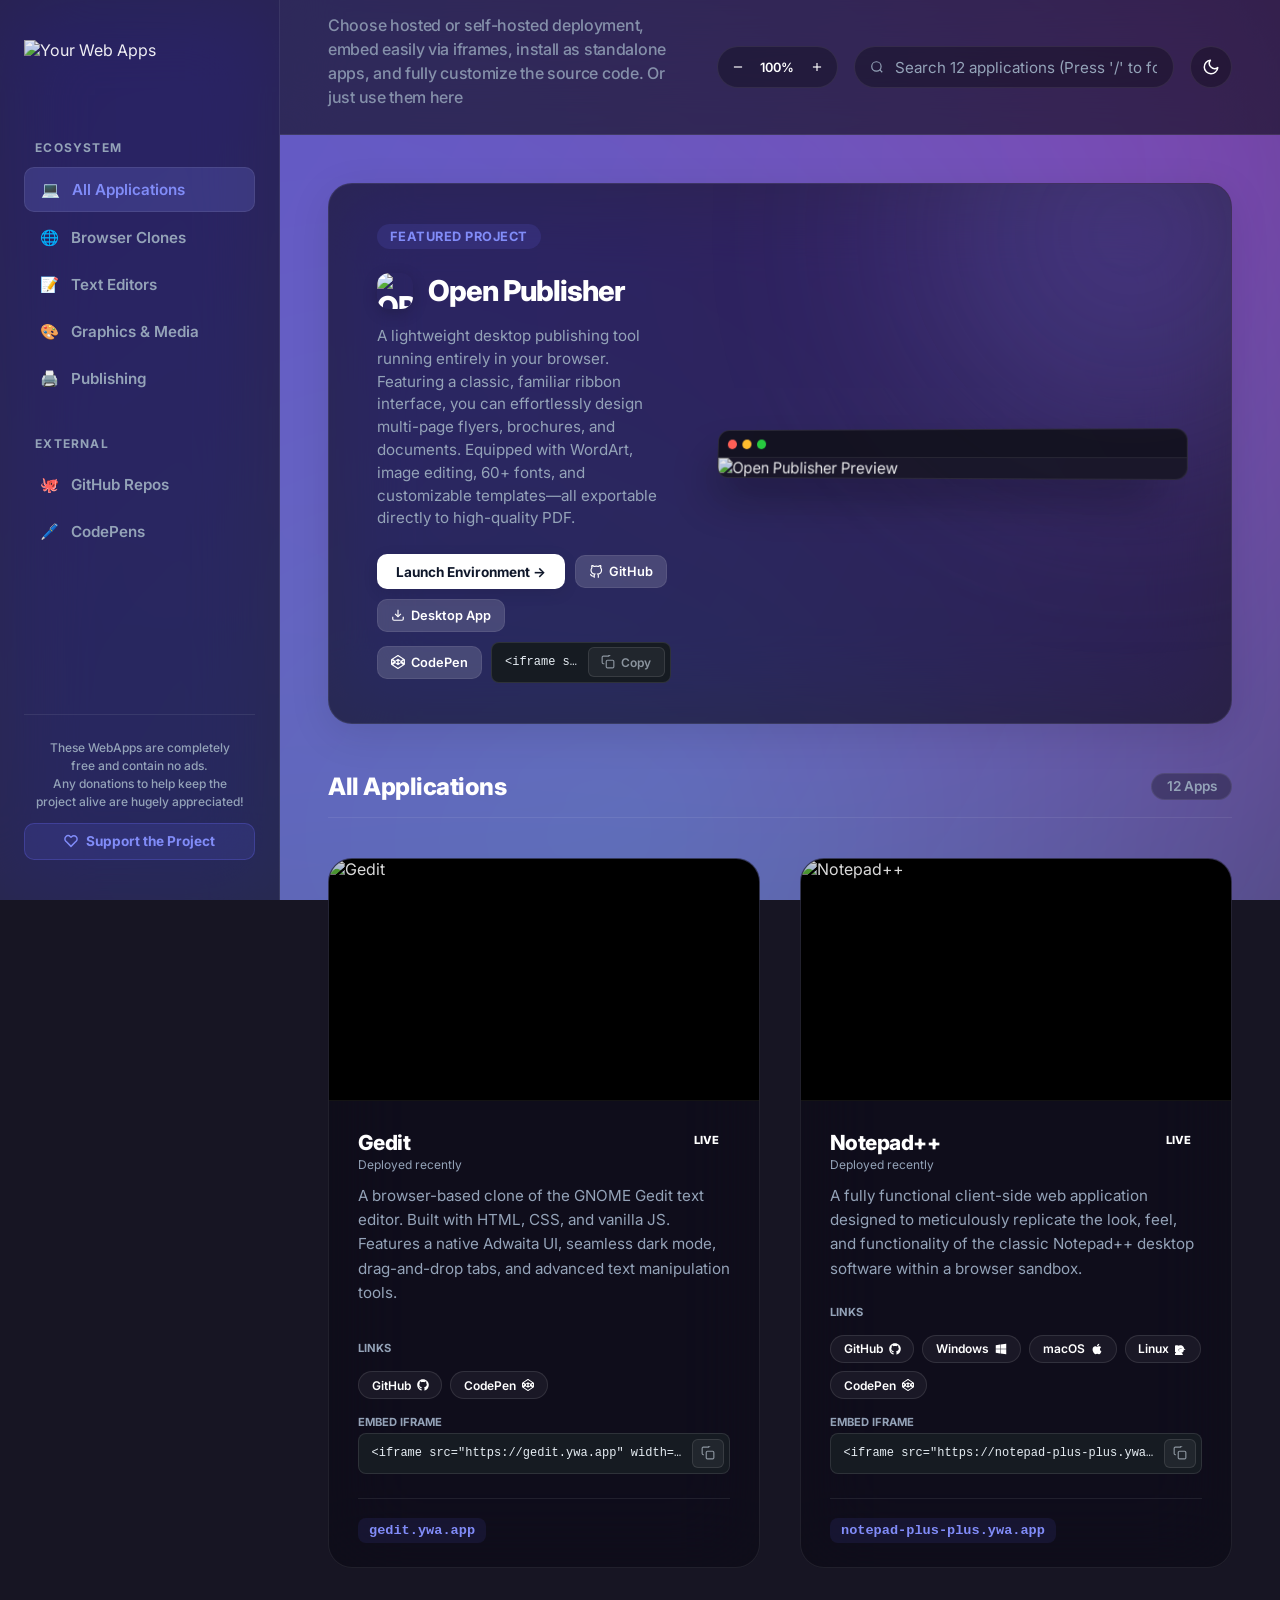
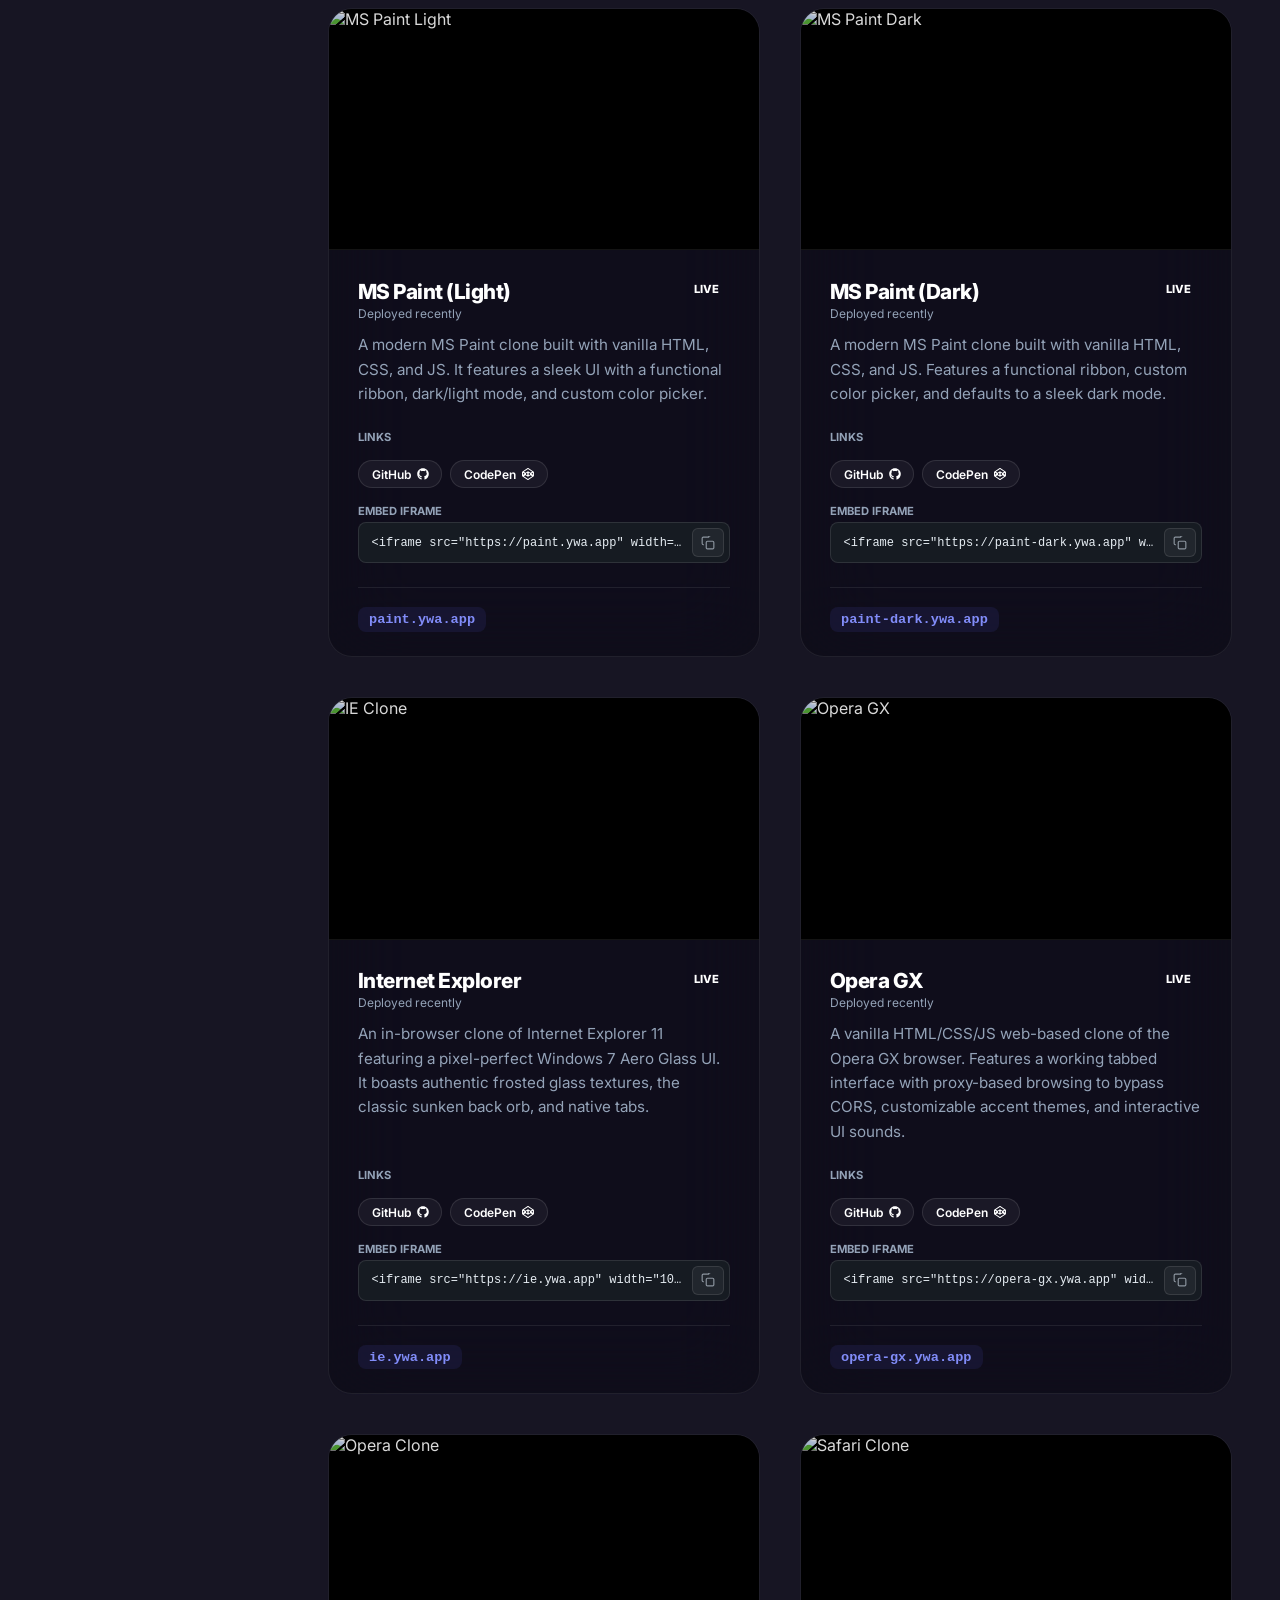
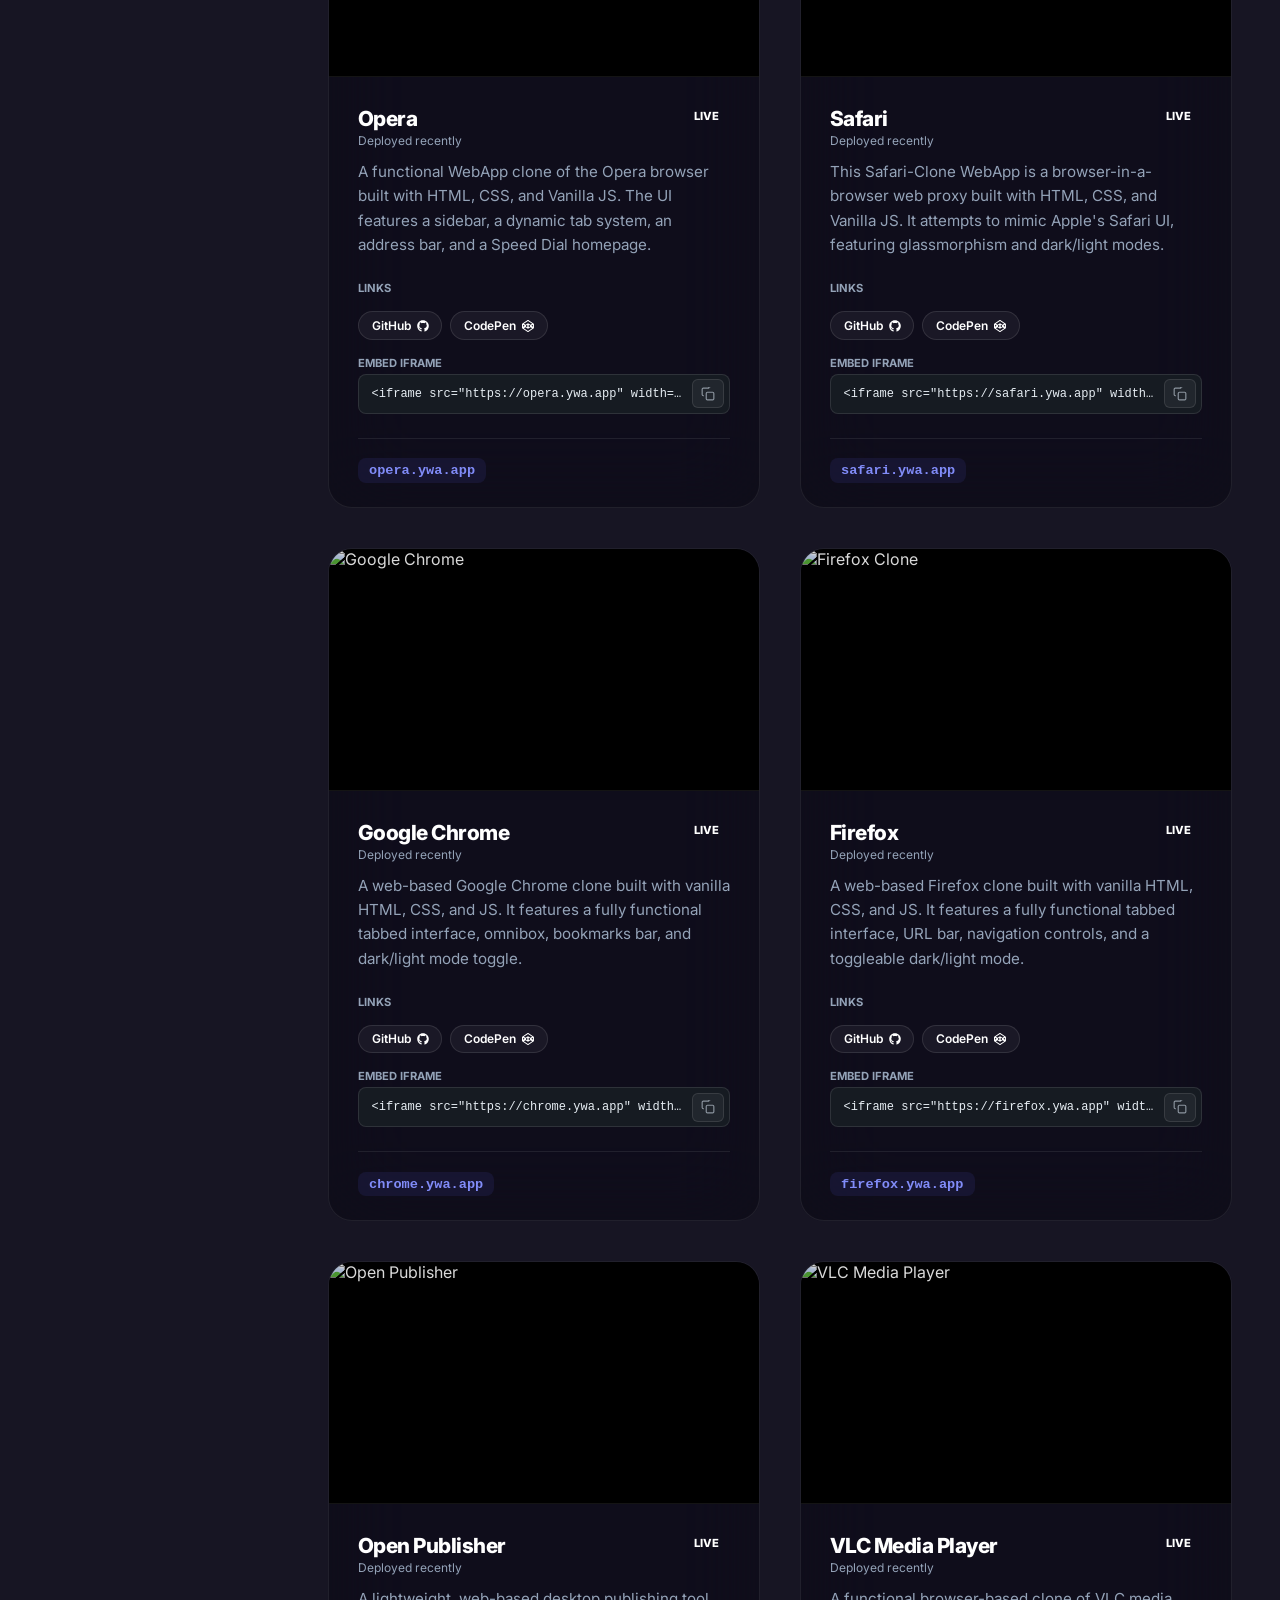
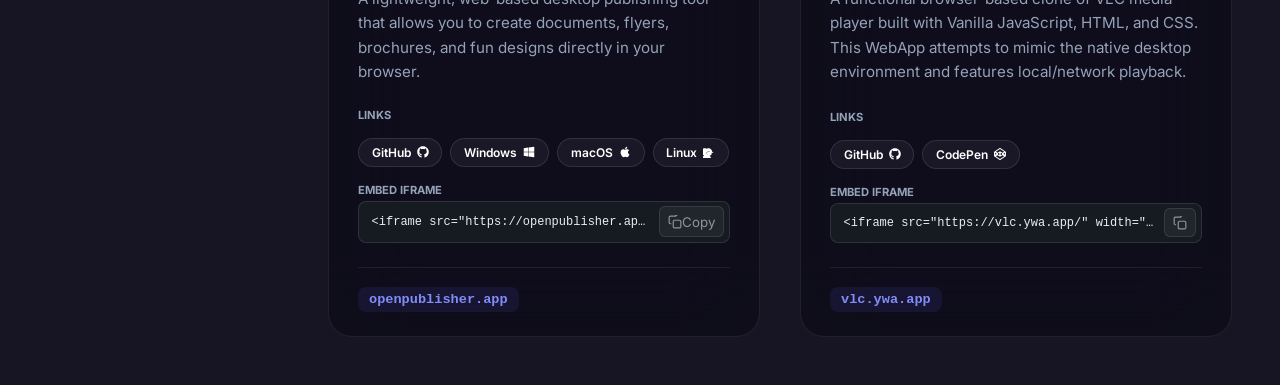
==== index.html @ dc5de3ef "added VLC Added VLC (VideoLAN) Clone and reworded descriptions" ====
<!DOCTYPE html>
<html lang="en">
<head>
    <meta charset="UTF-8">
    <meta name="viewport" content="width=device-width, initial-scale=1.0">
    <meta name="description" content="Free access a ecosystem of browser-based web applications including Open Publisher, Notepad++, text editors, graphics tools, and proxy browsers. Run desktop-grade apps natively in your browser. You can also embed with iframes.">
    
    <title>Your Web Apps | ywa.app</title>
    <meta property="og:image" content="https://ywa.app/og-image.jpg">
    <meta property="og:image:width" content="1200">
    <meta property="og:image:height" content="630">
    <meta property="og:image:alt" content="Free access a ecosystem of browser-based web applications including Open Publisher, Notepad++, text editors, graphics tools, and proxy browsers. Run desktop-grade apps natively in your browser. You can also embed with iframes.">
	
    <link rel="preload" href="https://proxy.duckduckgo.com/iu/?u=https://i.imgur.com/DP6sSZn.png" as="image">
    <link rel="stylesheet" href="style.css">
    <link href="https://fonts.googleapis.com/css2?family=Inter:wght@400;500;600;700;800&display=swap" rel="stylesheet">
	<link rel="icon" type="image/png" href="/favicon-96x96.png" sizes="96x96" />
	<link rel="icon" type="image/svg+xml" href="/favicon.svg" />
	<link rel="shortcut icon" href="/favicon.ico" />
	<link rel="apple-touch-icon" sizes="180x180" href="/apple-touch-icon.png" />
	<meta name="apple-mobile-web-app-title" content="ywa.app" />
	<link rel="manifest" href="/site.webmanifest" />
</head>
<body>
    <div class="mesh-background">
        <div class="mesh-canvas"></div>
    </div>

    <div id="zoomWrapper">
        
        <aside class="sidebar">
            <div class="brand">
                <img id="sidebarLogo" src="https://proxy.duckduckgo.com/iu/?u=https://i.imgur.com/hUjqV40.png" alt="Your Web Apps" class="brand-image" draggable="false" style="max-width: 100%; height: auto; display: block; opacity: 0.92;">
            </div>
            
            <nav class="side-nav" id="sidebarNav">
                <div class="nav-label">Ecosystem</div>
                <a href="#" class="nav-item active" data-filter="all" data-title="All Applications"><span class="icon">💻</span> All Applications</a>
                <a href="#" class="nav-item" data-filter="browser" data-title="Browser Clones"><span class="icon">🌐</span> Browser Clones</a>
                <a href="#" class="nav-item" data-filter="editor" data-title="Text Editors"><span class="icon">📝</span> Text Editors</a>
                <a href="#" class="nav-item" data-filter="graphics" data-title="Graphics & Media"><span class="icon">🎨</span> Graphics & Media</a>
                <a href="#" class="nav-item" data-filter="publishing" data-title="Publishing"><span class="icon">🖨️</span> Publishing</a>
                
                <div class="nav-label">External</div>
                <a href="https://github.com/rmellis?tab=repositories" target="_blank" class="nav-item external"><span class="icon">🐙</span> GitHub Repos</a>
                <a href="https://codepen.io/Mikey-Ellis" target="_blank" class="nav-item external"><span class="icon">🖊️</span> CodePens</a>
            </nav>

            <div class="sidebar-footer">
                <div class="donation-block">
                    <p class="donation-text">These WebApps are completely<br>free and contain no ads.<br>Any donations to help keep the<br>project alive are hugely appreciated!</p>
                    <a href="https://www.paypal.com/cgi-bin/webscr?cmd=_xclick&business=ltait95@yahoo.co.uk&item_name=Support+Your+Web+Apps" target="_blank" class="btn-donate" title="Donate via PayPal">
                        <svg viewBox="0 0 24 24" width="14" height="14" fill="none" stroke="currentColor" stroke-width="2.5" stroke-linecap="round" stroke-linejoin="round"><path d="M20.84 4.61a5.5 5.5 0 0 0-7.78 0L12 5.67l-1.06-1.06a5.5 5.5 0 0 0-7.78 7.78l1.06 1.06L12 21.23l7.78-7.78 1.06-1.06a5.5 5.5 0 0 0 0-7.78z"></path></svg>
                        Support the Project
                    </a>
                </div>
            </div>
        </aside>

        <main class="main-content">
            <header class="topbar">
                
                <div class="topbar-intro">
                    <h2 id="greeting" style="font-size: 1rem; font-weight: 500; line-height: 1.5; color: var(--text-muted); opacity: 0.85; transform: translateY(-6px);">Choose hosted or self-hosted deployment, embed easily via iframes, install as standalone apps, and fully customize the source code. Or just use them here</h2>
                </div>

                <div class="top-controls">
                    
                    <div class="zoom-controls">
                        <button id="zoomOutBtn" title="Zoom Dashboard Out">
                            <svg width="14" height="14" viewBox="0 0 24 24" fill="none" stroke="currentColor" stroke-width="2"><line x1="5" y1="12" x2="19" y2="12"></line></svg>
                        </button>
                        <span id="zoomLevelDisplay" title="Reset Dashboard Zoom">100%</span>
                        <button id="zoomInBtn" title="Zoom Dashboard In">
                            <svg width="14" height="14" viewBox="0 0 24 24" fill="none" stroke="currentColor" stroke-width="2"><line x1="12" y1="5" x2="12" y2="19"></line><line x1="5" y1="12" x2="19" y2="12"></line></svg>
                        </button>
                    </div>

                    <div class="search-container">
                        <span class="search-icon">
                            <svg width="14" height="14" viewBox="0 0 24 24" fill="none" stroke="currentColor" stroke-width="2"><circle cx="11" cy="11" r="8"></circle><line x1="21" y1="21" x2="16.65" y2="16.65"></line></svg>
                        </span>
                        <input type="text" id="searchInput" placeholder="Search 12 applications (Press '/' to focus)...">
                    </div>

                    <button id="themeToggle" class="theme-btn" title="Toggle Theme">
                        <svg id="moonIcon" width="18" height="18" viewBox="0 0 24 24" fill="none" stroke="currentColor" stroke-width="2" stroke-linecap="round" stroke-linejoin="round"><path d="M21 12.79A9 9 0 1 1 11.21 3 7 7 0 0 0 21 12.79z"></path></svg>
                        <svg id="sunIcon" class="hidden" width="18" height="18" viewBox="0 0 24 24" fill="none" stroke="currentColor" stroke-width="2" stroke-linecap="round" stroke-linejoin="round"><circle cx="12" cy="12" r="5"></circle><line x1="12" y1="1" x2="12" y2="3"></line><line x1="12" y1="21" x2="12" y2="23"></line><line x1="4.22" y1="4.22" x2="5.64" y2="5.64"></line><line x1="18.36" y1="18.36" x2="19.78" y2="19.78"></line><line x1="1" y1="12" x2="3" y2="12"></line><line x1="21" y1="12" x2="23" y2="12"></line><line x1="4.22" y1="19.78" x2="5.64" y2="18.36"></line><line x1="18.36" y1="5.64" x2="19.78" y2="4.22"></line></svg>
                    </button>
                </div>
            </header>

            <div class="content-padding">
                
                <section class="hero-section">
                    <div class="hero-glow"></div>
                    <div class="hero-content">
                        
                        <div class="hero-text">
                            <span class="badge">Featured Project</span>
                            <h1 class="hero-title">
                                <img src="https://proxy.duckduckgo.com/iu/?u=https://i.imgur.com/IHlwr0B.png" alt="OP Logo" class="hero-icon">
                                Open Publisher
                            </h1>
                            <p class="hero-desc">A lightweight desktop publishing tool running entirely in your browser. Featuring a classic, familiar ribbon interface, you can effortlessly design multi-page flyers, brochures, and documents. Equipped with WordArt, image editing, 60+ fonts, and customizable templates—all exportable directly to high-quality PDF.</p>
                            
                            <div class="hero-actions">
                                <div class="hero-actions-row">
                                    <a href="https://openpublisher.app" class="btn-primary launch-modal-btn">Launch Environment &rarr;</a>
                                    
                                    <a href="https://github.com/rmellis/open-publisher" target="_blank" class="btn-secondary" title="GitHub Repository">
                                        <svg viewBox="0 0 24 24" width="14" height="14" stroke="currentColor" stroke-width="2" fill="none"><path d="M9 19c-5 1.5-5-2.5-7-3m14 6v-3.87a3.37 3.37 0 0 0-.94-2.61c3.14-.35 6.44-1.54 6.44-7A5.44 5.44 0 0 0 20 4.77 5.07 5.07 0 0 0 19.91 1S18.73.65 16 2.48a13.38 13.38 0 0 0-7 0C6.27.65 5.09 1 5.09 1A5.07 5.07 0 0 0 5 4.77a5.44 5.44 0 0 0-1.5 3.78c0 5.42 3.3 6.61 6.44 7A3.37 3.37 0 0 0 9 18.13V22"></path></svg>
                                        GitHub
                                    </a>
                                    
                                    <a href="https://github.com/rmellis/open-publisher/releases" target="_blank" class="btn-secondary" title="Download Desktop App (Win/Mac/Linux)">
                                        <svg viewBox="0 0 24 24" width="14" height="14" stroke="currentColor" stroke-width="2" fill="none"><path d="M21 15v4a2 2 0 0 1-2 2H5a2 2 0 0 1-2-2v-4"></path><polyline points="7 10 12 15 17 10"></polyline><line x1="12" y1="15" x2="12" y2="3"></line></svg>
                                        Desktop App
                                    </a>
                                </div>

                                <div class="hero-actions-row">
                                    <a href="https://codepen.io/rmellis/pen/bNexPwL" target="_blank" class="btn-secondary" title="View Source on CodePen">
                                        <svg viewBox="0 0 512 512" width="14" height="14" fill="currentColor"><path d="M502.285 159.704l-234-156c-7.987-5.325-18.583-5.325-26.57 0l-234 156C3.014 162.836 0 168.469 0 174.66v162.68c0 6.191 3.014 11.824 7.715 14.956l234 156c3.994 2.663 8.639 3.994 13.285 3.994s9.291-1.331 13.285-3.994l234-156c4.701-3.132 7.715-8.765 7.715-14.956V174.66c0-6.191-3.014-11.824-7.715-14.956zM256 41.666L433.006 159.67 363.31 206.13 256 134.587 148.69 206.13l-69.696-46.46L256 41.666zM46.16 200.74l63.076 42.05-63.076 42.05V200.74zm209.84 269.594L78.994 352.33l69.696-46.46L256 377.413l107.31-71.543 69.696 46.46L256 470.334zm83.234-162.587L256 256.204l-83.234 51.543V204.253L256 255.796l83.234-51.543v103.494zM465.84 284.84l-63.076-42.05 63.076-42.05v84.1z"/></svg>
                                        CodePen
                                    </a>

                                    <div class="code-snippet hero-inline-snippet">
                                        <code>&lt;iframe src="https://openpublisher.app" width="100%" height="600px"&gt;&lt;/iframe&gt;</code>
                                        <button class="btn-copy with-text" onclick="copySnippet('&lt;iframe src=\'https://openpublisher.app\' width=\'100%\' height=\'600px\' frameborder=\'0\' allowfullscreen&gt;&lt;/iframe&gt;', this)" title="Copy Iframe Embed">
                                            <svg width="14" height="14" viewBox="0 0 24 24" fill="none" stroke="currentColor" stroke-width="2" stroke-linecap="round" stroke-linejoin="round"><rect x="9" y="9" width="13" height="13" rx="2" ry="2"></rect><path d="M5 15H4a2 2 0 0 1-2-2V4a2 2 0 0 1 2-2h9a2 2 0 0 1 2-2v1"></path></svg>
                                            <span class="copy-text-span">Copy</span>
                                        </button>
                                    </div>
                                </div>
                            </div>
                        </div>

                        <div class="hero-visual">
                            <div class="hero-browser-frame">
                                <div class="hero-browser-header">
                                    <span></span><span></span><span></span>
                                </div>
                                <img src="https://proxy.duckduckgo.com/iu/?u=https://i.imgur.com/UIVzCFq.png" alt="Open Publisher Preview" class="hero-image">
                                <a href="https://openpublisher.app" class="hero-image-link launch-modal-btn"></a>
                            </div>
                        </div>

                    </div>
                </section>

                <div class="section-header">
                    <h3 id="categoryTitle">All Applications</h3>
                    <span class="app-count">12 Apps</span>
                </div>

                <div class="app-grid" id="appGrid">
                    
                    <article class="app-card" data-category="editor" data-tags="gedit linux editor text clone code" data-icon="https://proxy.duckduckgo.com/iu/?u=https://i.imgur.com/2GCgEVI.png">
                        <div class="card-image-wrapper">
                            <img src="https://proxy.duckduckgo.com/iu/?u=https://i.imgur.com/nvcIiqu.png" alt="Gedit" class="card-image" loading="lazy">
                            <div class="card-overlay"><a href="https://gedit.ywa.app" class="btn-glass launch-modal-btn">Open WebApp</a></div>
                        </div>
                        <div class="card-info">
                            <div class="card-header">
                                <div><h3 class="card-title">Gedit</h3><span class="deploy-time">Deployed recently</span></div>
                                <span class="status-pill">Live</span>
                            </div>
                            <p class="card-desc">A browser-based clone of the GNOME Gedit text editor. Built with HTML, CSS, and vanilla JS. Features a native Adwaita UI, seamless dark mode, drag-and-drop tabs, and advanced text manipulation tools.</p>
                            <div class="distribution-row">
                                <span class="dist-label">Links</span>
                                <div class="dist-icons">
                                    <a href="https://github.com/rmellis/gedit-WebClone" target="_blank" class="dist-btn" title="GitHub Repository">
                                        <span>GitHub</span>
                                        <svg viewBox="0 0 496 512"><path d="M165.9 397.4c0 2-2.3 3.6-5.2 3.6-3.3.3-5.6-1.3-5.6-3.6 0-2 2.3-3.6 5.2-3.6 3-.3 5.6 1.3 5.6 3.6zm-31.1-4.5c-.7 2 1.3 4.3 4.3 4.9 2.6 1 5.6 0 6.2-2s-1.3-4.3-4.3-5.2c-2.6-.7-5.5.3-6.2 2.3zm44.2-1.7c-2.9.7-4.9 2.6-4.6 4.9.3 2 2.9 3.3 5.9 2.6 2.9-.7 4.9-2.6 4.6-4.6-.3-1.9-3-3.2-5.9-2.9zM244.8 8C106.1 8 0 113.3 0 252c0 110.9 69.8 205.8 169.5 239.2 12.8 2.3 17.3-5.6 17.3-12.1 0-6.2-.3-40.4-.3-61.4 0 0-70 15-84.7-29.8 0 0-11.4-29.1-27.8-36.6 0 0-22.9-15.7 1.6-15.4 0 0 24.9 2 38.6 25.8 21.9 38.6 58.6 27.5 72.9 20.9 2.3-16 8.8-27.1 16-33.7-55.9-6.2-112.3-14.3-112.3-110.5 0-27.5 7.6-41.3 23.6-58.9-2.6-6.5-11.1-33.3 2.6-67.9 20.9-6.5 69 27 69 27 20-5.6 41.5-8.5 62.8-8.5s42.8 2.9 62.8 8.5c0 0 48.1-33.6 69-27 13.7 34.7 5.2 61.4 2.6 67.9 16 17.7 25.8 31.5 25.8 58.9 0 96.5-58.9 104.2-114.8 110.5 9.2 7.9 17 22.9 17 46.4 0 33.7-.3 75.4-.3 83.6 0 6.5 4.6 14.4 17.3 12.1C428.2 457.8 496 362.9 496 252 496 113.3 383.5 8 244.8 8zM97.2 352.9c-1.3 1-1 3.3.7 5.2 1.6 1.6 3.9 2.3 5.2 1 1.3-1 1-3.3-.7-5.2-1.6-1.6-3.9-2.3-5.2-1zm-10.8-8.1c-.7 1.3.3 2.9 2.3 3.9 1.6 1 3.6.7 4.3-.7.7-1.3-.3-2.9-2.3-3.9-2-.6-3.6-.3-4.3.7zm32.4 35.6c-1.6 1.3-1 4.3 1.3 6.2 2.3 2.3 5.2 2.6 6.5 1 1.3-1.3.7-4.3-1.3-6.2-2.2-2.3-5.2-2.6-6.5-1zm-11.4-14.7c-1.6 1-1.6 3.6 0 5.9 1.6 2.3 4.3 3.3 5.6 2.3 1.6-1.3 1.6-3.9 0-6.2-1.4-2.3-4-3.3-5.6-2z"/></svg>
                                    </a>
                                    <a href="https://codepen.io/rmellis/pen/WbGvVYK" target="_blank" class="dist-btn" title="View Source on CodePen">
                                        <span>CodePen</span>
                                        <svg viewBox="0 0 512 512"><path d="M502.285 159.704l-234-156c-7.987-5.325-18.583-5.325-26.57 0l-234 156C3.014 162.836 0 168.469 0 174.66v162.68c0 6.191 3.014 11.824 7.715 14.956l234 156c3.994 2.663 8.639 3.994 13.285 3.994s9.291-1.331 13.285-3.994l234-156c4.701-3.132 7.715-8.765 7.715-14.956V174.66c0-6.191-3.014-11.824-7.715-14.956zM256 41.666L433.006 159.67 363.31 206.13 256 134.587 148.69 206.13l-69.696-46.46L256 41.666zM46.16 200.74l63.076 42.05-63.076 42.05V200.74zm209.84 269.594L78.994 352.33l69.696-46.46L256 377.413l107.31-71.543 69.696 46.46L256 470.334zm83.234-162.587L256 256.204l-83.234 51.543V204.253L256 255.796l83.234-51.543v103.494zM465.84 284.84l-63.076-42.05 63.076-42.05v84.1z"/></svg>
                                    </a>
                                </div>
                            </div>
                            <div class="embed-block">
                                <span class="dist-label">Embed Iframe</span>
                                <div class="code-snippet">
                                    <code>&lt;iframe src="https://gedit.ywa.app" width="100%" height="600px"&gt;&lt;/iframe&gt;</code>
                                    <button class="btn-copy" onclick="copySnippet('&lt;iframe src=\'https://gedit.ywa.app\' width=\'100%\' height=\'600px\' frameborder=\'0\' allowfullscreen&gt;&lt;/iframe&gt;', this)" title="Copy to clipboard"><svg width="14" height="14" viewBox="0 0 24 24" fill="none" stroke="currentColor" stroke-width="2"><rect x="9" y="9" width="13" height="13" rx="2" ry="2"></rect><path d="M5 15H4a2 2 0 0 1-2-2V4a2 2 0 0 1 2-2h9a2 2 0 0 1 2-2v1"></path></svg></button>
                                </div>
                            </div>
                            <div class="card-footer"><span class="domain-tag">gedit.ywa.app</span></div>
                        </div>
                    </article>

                    <article class="app-card" data-category="editor" data-tags="notepad++ editor text clone code windows" data-icon="https://proxy.duckduckgo.com/iu/?u=https://i.imgur.com/YRmQM2Q.png">
                        <div class="card-image-wrapper">
                            <img src="https://proxy.duckduckgo.com/iu/?u=https://i.imgur.com/8VPwNBU.png" alt="Notepad++" class="card-image" loading="lazy">
                            <div class="card-overlay"><a href="https://notepad-plus-plus.ywa.app" class="btn-glass launch-modal-btn">Open WebApp</a></div>
                        </div>
                        <div class="card-info">
                            <div class="card-header">
                                <div><h3 class="card-title">Notepad++</h3><span class="deploy-time">Deployed recently</span></div>
                                <span class="status-pill">Live</span>
                            </div>
                            <p class="card-desc">A fully functional client-side web application designed to meticulously replicate the look, feel, and functionality of the classic Notepad++ desktop software within a browser sandbox.</p>
                            <div class="distribution-row">
                                <span class="dist-label">Links</span>
                                <div class="dist-icons">
                                    <a href="https://github.com/rmellis/NotepadPlusPlus-WebClone" target="_blank" class="dist-btn" title="GitHub Repository">
                                        <span>GitHub</span>
                                        <svg viewBox="0 0 496 512"><path d="M165.9 397.4c0 2-2.3 3.6-5.2 3.6-3.3.3-5.6-1.3-5.6-3.6 0-2 2.3-3.6 5.2-3.6 3-.3 5.6 1.3 5.6 3.6zm-31.1-4.5c-.7 2 1.3 4.3 4.3 4.9 2.6 1 5.6 0 6.2-2s-1.3-4.3-4.3-5.2c-2.6-.7-5.5.3-6.2 2.3zm44.2-1.7c-2.9.7-4.9 2.6-4.6 4.9.3 2 2.9 3.3 5.9 2.6 2.9-.7 4.9-2.6 4.6-4.6-.3-1.9-3-3.2-5.9-2.9zM244.8 8C106.1 8 0 113.3 0 252c0 110.9 69.8 205.8 169.5 239.2 12.8 2.3 17.3-5.6 17.3-12.1 0-6.2-.3-40.4-.3-61.4 0 0-70 15-84.7-29.8 0 0-11.4-29.1-27.8-36.6 0 0-22.9-15.7 1.6-15.4 0 0 24.9 2 38.6 25.8 21.9 38.6 58.6 27.5 72.9 20.9 2.3-16 8.8-27.1 16-33.7-55.9-6.2-112.3-14.3-112.3-110.5 0-27.5 7.6-41.3 23.6-58.9-2.6-6.5-11.1-33.3 2.6-67.9 20.9-6.5 69 27 69 27 20-5.6 41.5-8.5 62.8-8.5s42.8 2.9 62.8 8.5c0 0 48.1-33.6 69-27 13.7 34.7 5.2 61.4 2.6 67.9 16 17.7 25.8 31.5 25.8 58.9 0 96.5-58.9 104.2-114.8 110.5 9.2 7.9 17 22.9 17 46.4 0 33.7-.3 75.4-.3 83.6 0 6.5 4.6 14.4 17.3 12.1C428.2 457.8 496 362.9 496 252 496 113.3 383.5 8 244.8 8zM97.2 352.9c-1.3 1-1 3.3.7 5.2 1.6 1.6 3.9 2.3 5.2 1 1.3-1 1-3.3-.7-5.2-1.6-1.6-3.9-2.3-5.2-1zm-10.8-8.1c-.7 1.3.3 2.9 2.3 3.9 1.6 1 3.6.7 4.3-.7.7-1.3-.3-2.9-2.3-3.9-2-.6-3.6-.3-4.3.7zm32.4 35.6c-1.6 1.3-1 4.3 1.3 6.2 2.3 2.3 5.2 2.6 6.5 1 1.3-1.3.7-4.3-1.3-6.2-2.2-2.3-5.2-2.6-6.5-1zm-11.4-14.7c-1.6 1-1.6 3.6 0 5.9 1.6 2.3 4.3 3.3 5.6 2.3 1.6-1.3 1.6-3.9 0-6.2-1.4-2.3-4-3.3-5.6-2z"/></svg>
                                    </a>
                                    
                                    <a href="https://github.com/rmellis/NotepadPlusPlus-WebClone/releases" target="_blank" class="dist-btn" title="Windows Download">
                                        <span>Windows</span>
                                        <svg viewBox="0 0 448 512"><path d="M0 93.7l183.6-25.3v177.4H0V93.7zm0 324.6l183.6 25.3V268.4H0v149.9zm203.8 28L448 480V268.4H203.8v177.9zm0-380.6v180.1H448V32L203.8 65.7z"/></svg>
                                    </a>
                                    <a href="https://github.com/rmellis/NotepadPlusPlus-WebClone/releases" target="_blank" class="dist-btn" title="macOS Download">
                                        <span>macOS</span>
                                        <svg viewBox="0 0 384 512"><path d="M318.7 268.7c-.2-36.7 16.4-64.4 50-84.8-18.8-26.9-47.2-41.7-84.7-44.6-35.5-2.8-74.3 20.7-88.5 20.7-15 0-49.4-19.7-76.4-19.7C63.3 141.2 4 184.8 4 273.5q0 39.3 14.4 81.2c12.8 36.7 59 126.7 107.2 125.2 25.2-.6 43-17.9 75.8-17.9 31.8 0 48.3 17.9 76.4 17.9 48.6-.7 90.4-82.5 102.6-119.3-65.2-30.7-61.7-90-61.7-91.9zm-56.6-164.2c27.3-32.4 24.8-61.9 24-72.5-24.1 1.4-52 16.4-67.9 34.9-17.5 19.8-27.8 44.3-25.6 71.9 26.1 2 49.9-11.4 69.5-34.3z"/></svg>
                                    </a>
                                    <a href="https://github.com/rmellis/NotepadPlusPlus-WebClone/releases" target="_blank" class="dist-btn" title="Linux Download">
                                        <span>Linux</span>
                                        <svg viewBox="0 0 448 512"><path d="M220.8 123.3c1 .5 1.8 1.7 3 1.7 1.1 0 2.8-.4 2.9-1.5.2-1.4-1.9-2.3-3.2-2.9-1.7-.7-3.9-1-5.5-.1-.4.2-.8.7-.6 1.1.3 1.3 2.3 1.1 3.4 1.7zm-21.9 1.7c1.2 0 2-1.2 3-1.7 1.1-.6 3.1-.4 3.5-1.7.3-.9-.4-1.4-1-1.7-1.4-.8-3.9-1-5.3 0-1 .6-.9 1.9-.9 2.9-.2 1.2 1 2.2 2.2 2.2zM421.4 300.5c-4-5.6-12.4-7.4-18.7-10.3-27.6-12.7-36.9-39.2-46.7-65.5-8.2-22.1-16-43.9-30-61.5-19.1-24.1-41.9-40.4-65-51.4-38.3-18.2-76.3-15-112.5-4.4-23.7 6.9-46.6 18.5-66.2 35.8-21 18.6-36.5 41.5-48.4 66.8-13 27.6-19.8 56.4-18.9 86.8.5 17.5 5 34.8 10.9 51.5-1.5 4.5-3.3 8.9-5.1 13.2-4.1 10.3-8.8 20.2-13.8 29.8-10.8 20.8-24.3 40.2-39.7 58.2-7.2 8.3-13.4 18-18.3 28.2-3.1 6.5-6.1 13.5-6 20.9 0 7.5 2.4 14.5 6.2 20.9 9.3 15.6 24.5 25.6 42.6 28 17.6 2.3 35.1-.3 52-4.5 16.5-4.1 32.3-10.4 47.5-17.6 10.7-5.1 21.2-10.6 31.9-15.6 10.7 5 21.2 10.5 31.9 15.6 15.2 7.2 31 13.5 47.5 17.6 16.9 4.2 34.4 6.8 52 4.5 18.1-2.4 33.3-12.4 42.6-28 3.8-6.4 6.2-13.4 6.2-20.9.1-7.4-2.9-14.4-6-20.9-4.9-10.2-11.1-19.9-18.3-28.2-15.4-18-28.9-37.4-39.7-58.2-5-9.6-9.7-19.5-13.8-29.8-1.8-4.3-3.6-8.7-5.1-13.2 5.9-16.7 10.4-34 10.9-51.5.9-30.4-5.9-59.2-18.9-86.8-11.9-25.3-27.4-48.2-48.4-66.8-19.6-17.3-42.5-28.9-66.2-35.8-36.2-10.6-74.2-13.8-112.5-4.4-23.1 11-45.9 27.3-65 51.4-14 17.6-21.8 39.4-30 61.5-9.8 26.3-19.1 52.8-46.7 65.5-6.3 2.9-14.7 4.7-18.7 10.3-4.1 5.8-3.4 13.6-2 20.3 2.1 10.4 8.7 19.3 16.1 26.7 16.8 17 38.6 28 61.4 35.7 21.6 7.3 44 11.2 66.8 12.3 22.1 1 44.5-.4 66.1-4.7 20.7-4.1 40.6-10.8 59-20.2 16.3-8.3 31.4-18.9 44.6-31.8 7.4-7.4 14-16.3 16.1-26.7 1.4-6.7 2.1-14.5-2-20.3zM250 359.8c-10.1 2-20.5 2.5-30.8 1.9-10.4-.5-20.7-2-30.8-4.5-9.7-2.4-19-5.9-27.6-10.2-8.3-4.2-15.9-9.5-22.5-15.6-6.6-6-12-13.1-15.8-21.1-3.6-7.8-5.3-16.4-5-25 .3-8.7 2.6-17.2 6.6-24.9 4-7.6 9.4-14.4 15.9-20.1 6.5-5.7 14-10.3 22-13.8 8.2-3.6 16.9-6 25.8-7.3 9.1-1.3 18.3-1.6 27.5-1 9.1.6 18.2 2.2 27 4.7 8.7 2.5 17 6 24.6 10.4 7.5 4.3 14.3 9.7 20 16 5.7 6.3 10.2 13.5 13.4 21.4 3.2 7.9 4.9 16.5 4.9 25.2 0 8.7-1.7 17.3-4.9 25.2-3.2 7.9-7.7 15.1-13.4 21.4-5.7 6.3-12.5 11.7-20 16-7.6 4.4-15.9 7.9-24.6 10.4-8.8 2.5-17.9 4.1-27 4.7-9.2.6-18.4.3-27.5-1-8.9-1.3-17.6-3.7-25.8-7.3-8-3.5-15.5-8.1-22-13.8-6.5-5.7-11.9-12.5-15.9-20.1-4-7.7-6.3-16.2-6.6-24.9-.3-8.6 1.4-17.2 5-25 3.8-8 9.2-15.1 15.8-21.1 6.6-6.1 14.2-11.4 22.5-15.6 8.6-4.3 17.9-7.8 27.6-10.2 10.1-2.5 20.4-4 30.8-4.5 10.3-.6 20.7-.1 30.8 1.9 10.1 2 19.9 4.9 29.2 8.7 9.1 3.8 17.6 8.7 25.2 14.5 7.6 5.8 14.2 12.6 19.6 20.3 5.4 7.6 9.4 16 11.9 24.9 2.5 8.9 3.5 18.2 2.8 27.4-.7 9.2-2.9 18.2-6.6 26.6-3.8 8.4-9 16-15.4 22.5-6.4 6.5-14 11.9-22.3 16.1-8.4 4.2-17.3 7.3-26.6 9.3-9.3 2-18.9 2.9-28.5 2.6-9.6-.3-19.1-1.7-28.3-4-9.1-2.3-17.9-5.7-26-10.1-8.1-4.3-15.6-9.7-22.1-15.9-6.5-6.2-11.9-13.3-15.9-21.2-4.1-7.8-6.6-16.3-7.4-25-.8-8.8-.1-17.7 2.1-26.2 2.2-8.5 5.9-16.6 10.9-23.8 5-7.3 11.3-13.7 18.6-19 7.3-5.3 15.4-9.6 24-12.7 8.7-3.1 17.8-5.1 27.1-5.9 9.3-.8 18.7-.4 27.9 1 9.1 1.4 18 3.9 26.3 7.4 8.3 3.5 16 8.1 22.9 13.6 6.8 5.5 12.8 11.9 17.7 19.2 4.9 7.2 8.7 15.1 11.1 23.6 2.4 8.4 3.4 17.3 2.9 26-.5 8.8-2.5 17.4-6 25.4-3.6 8-8.5 15.3-14.6 21.6-6 6.2-13.2 11.4-21 15.5-8 4.1-16.5 7-25.3 8.8-8.9 1.8-18 2.5-27.1 2-9-.4-18-2-26.6-4.5-8.5-2.5-16.7-6.1-24.1-10.7-7.4-4.6-14.2-10.1-20.1-16.4-5.9-6.3-10.7-13.5-14.2-21.3-3.6-7.8-5.8-16.2-6.5-24.8-.8-8.7-.1-17.5 2.1-26 2.2-8.4 5.9-16.4 10.9-23.6 5-7.1 11.2-13.5 18.3-18.7 7.2-5.2 15.2-9.4 23.7-12.4 8.5-3 17.4-4.9 26.5-5.6 9-.6 18.2-.1 27.1 1.4 8.9 1.5 17.6 4.1 25.8 7.7 8.1 3.6 15.7 8.4 22.4 14 6.7 5.6 12.5 12.2 17.2 19.6 4.7 7.3 8.3 15.4 10.5 23.9 2.2 8.5 3 17.4 2.3 26.1-.7 8.7-2.9 17.2-6.5 25.1-3.6 7.9-8.7 15-14.8 21.2-6.2 6.1-13.5 11.2-21.5 15.2-8.1 4-16.7 6.8-25.5 8.4-8.9 1.6-18 2-27.1 1.2-9.1-.8-18-2.6-26.6-5.4z"/></svg>
                                    </a>

                                    <a href="https://codepen.io/rmellis/pen/GgqVQpR" target="_blank" class="dist-btn" title="View Source on CodePen">
                                        <span>CodePen</span>
                                        <svg viewBox="0 0 512 512"><path d="M502.285 159.704l-234-156c-7.987-5.325-18.583-5.325-26.57 0l-234 156C3.014 162.836 0 168.469 0 174.66v162.68c0 6.191 3.014 11.824 7.715 14.956l234 156c3.994 2.663 8.639 3.994 13.285 3.994s9.291-1.331 13.285-3.994l234-156c4.701-3.132 7.715-8.765 7.715-14.956V174.66c0-6.191-3.014-11.824-7.715-14.956zM256 41.666L433.006 159.67 363.31 206.13 256 134.587 148.69 206.13l-69.696-46.46L256 41.666zM46.16 200.74l63.076 42.05-63.076 42.05V200.74zm209.84 269.594L78.994 352.33l69.696-46.46L256 377.413l107.31-71.543 69.696 46.46L256 470.334zm83.234-162.587L256 256.204l-83.234 51.543V204.253L256 255.796l83.234-51.543v103.494zM465.84 284.84l-63.076-42.05 63.076-42.05v84.1z"/></svg>
                                    </a>
                                </div>
                            </div>
                            <div class="embed-block">
                                <span class="dist-label">Embed Iframe</span>
                                <div class="code-snippet">
                                    <code>&lt;iframe src="https://notepad-plus-plus.ywa.app" width="100%" height="600px"&gt;&lt;/iframe&gt;</code>
                                    <button class="btn-copy" onclick="copySnippet('&lt;iframe src=\'https://notepad-plus-plus.ywa.app\' width=\'100%\' height=\'600px\' frameborder=\'0\' allowfullscreen&gt;&lt;/iframe&gt;', this)" title="Copy to clipboard"><svg width="14" height="14" viewBox="0 0 24 24" fill="none" stroke="currentColor" stroke-width="2"><rect x="9" y="9" width="13" height="13" rx="2" ry="2"></rect><path d="M5 15H4a2 2 0 0 1-2-2V4a2 2 0 0 1 2-2h9a2 2 0 0 1 2-2v1"></path></svg></button>
                                </div>
                            </div>
                            <div class="card-footer"><span class="domain-tag">notepad-plus-plus.ywa.app</span></div>
                        </div>
                    </article>

                    <article class="app-card" data-category="graphics" data-tags="paint microsoft clone drawing image light" data-icon="https://proxy.duckduckgo.com/iu/?u=https://i.imgur.com/2QIJ2GV.png">
                        <div class="card-image-wrapper">
                            <img src="https://proxy.duckduckgo.com/iu/?u=https://i.imgur.com/E6zUkbG.png" alt="MS Paint Light" class="card-image" loading="lazy">
                            <div class="card-overlay"><a href="https://paint.ywa.app" class="btn-glass launch-modal-btn">Open WebApp</a></div>
                        </div>
                        <div class="card-info">
                            <div class="card-header">
                                <div><h3 class="card-title">MS Paint (Light)</h3><span class="deploy-time">Deployed recently</span></div>
                                <span class="status-pill">Live</span>
                            </div>
                            <p class="card-desc">A modern MS Paint clone built with vanilla HTML, CSS, and JS. It features a sleek UI with a functional ribbon, dark/light mode, and custom color picker.</p>
                            <div class="distribution-row">
                                <span class="dist-label">Links</span>
                                <div class="dist-icons">
                                    <a href="https://github.com/rmellis/MSPaint-WebApp-Clone-light" target="_blank" class="dist-btn" title="GitHub Repository">
                                        <span>GitHub</span>
                                        <svg viewBox="0 0 496 512"><path d="M165.9 397.4c0 2-2.3 3.6-5.2 3.6-3.3.3-5.6-1.3-5.6-3.6 0-2 2.3-3.6 5.2-3.6 3-.3 5.6 1.3 5.6 3.6zm-31.1-4.5c-.7 2 1.3 4.3 4.3 4.9 2.6 1 5.6 0 6.2-2s-1.3-4.3-4.3-5.2c-2.6-.7-5.5.3-6.2 2.3zm44.2-1.7c-2.9.7-4.9 2.6-4.6 4.9.3 2 2.9 3.3 5.9 2.6 2.9-.7 4.9-2.6 4.6-4.6-.3-1.9-3-3.2-5.9-2.9zM244.8 8C106.1 8 0 113.3 0 252c0 110.9 69.8 205.8 169.5 239.2 12.8 2.3 17.3-5.6 17.3-12.1 0-6.2-.3-40.4-.3-61.4 0 0-70 15-84.7-29.8 0 0-11.4-29.1-27.8-36.6 0 0-22.9-15.7 1.6-15.4 0 0 24.9 2 38.6 25.8 21.9 38.6 58.6 27.5 72.9 20.9 2.3-16 8.8-27.1 16-33.7-55.9-6.2-112.3-14.3-112.3-110.5 0-27.5 7.6-41.3 23.6-58.9-2.6-6.5-11.1-33.3 2.6-67.9 20.9-6.5 69 27 69 27 20-5.6 41.5-8.5 62.8-8.5s42.8 2.9 62.8 8.5c0 0 48.1-33.6 69-27 13.7 34.7 5.2 61.4 2.6 67.9 16 17.7 25.8 31.5 25.8 58.9 0 96.5-58.9 104.2-114.8 110.5 9.2 7.9 17 22.9 17 46.4 0 33.7-.3 75.4-.3 83.6 0 6.5 4.6 14.4 17.3 12.1C428.2 457.8 496 362.9 496 252 496 113.3 383.5 8 244.8 8zM97.2 352.9c-1.3 1-1 3.3.7 5.2 1.6 1.6 3.9 2.3 5.2 1 1.3-1 1-3.3-.7-5.2-1.6-1.6-3.9-2.3-5.2-1zm-10.8-8.1c-.7 1.3.3 2.9 2.3 3.9 1.6 1 3.6.7 4.3-.7.7-1.3-.3-2.9-2.3-3.9-2-.6-3.6-.3-4.3.7zm32.4 35.6c-1.6 1.3-1 4.3 1.3 6.2 2.3 2.3 5.2 2.6 6.5 1 1.3-1.3.7-4.3-1.3-6.2-2.2-2.3-5.2-2.6-6.5-1zm-11.4-14.7c-1.6 1-1.6 3.6 0 5.9 1.6 2.3 4.3 3.3 5.6 2.3 1.6-1.3 1.6-3.9 0-6.2-1.4-2.3-4-3.3-5.6-2z"/></svg>
                                    </a>
                                    <a href="https://codepen.io/rmellis/pen/YPWMgRR" target="_blank" class="dist-btn" title="View Source on CodePen">
                                        <span>CodePen</span>
                                        <svg viewBox="0 0 512 512"><path d="M502.285 159.704l-234-156c-7.987-5.325-18.583-5.325-26.57 0l-234 156C3.014 162.836 0 168.469 0 174.66v162.68c0 6.191 3.014 11.824 7.715 14.956l234 156c3.994 2.663 8.639 3.994 13.285 3.994s9.291-1.331 13.285-3.994l234-156c4.701-3.132 7.715-8.765 7.715-14.956V174.66c0-6.191-3.014-11.824-7.715-14.956zM256 41.666L433.006 159.67 363.31 206.13 256 134.587 148.69 206.13l-69.696-46.46L256 41.666zM46.16 200.74l63.076 42.05-63.076 42.05V200.74zm209.84 269.594L78.994 352.33l69.696-46.46L256 377.413l107.31-71.543 69.696 46.46L256 470.334zm83.234-162.587L256 256.204l-83.234 51.543V204.253L256 255.796l83.234-51.543v103.494zM465.84 284.84l-63.076-42.05 63.076-42.05v84.1z"/></svg>
                                    </a>
                                </div>
                            </div>
                            <div class="embed-block">
                                <span class="dist-label">Embed Iframe</span>
                                <div class="code-snippet">
                                    <code>&lt;iframe src="https://paint.ywa.app" width="100%" height="600px"&gt;&lt;/iframe&gt;</code>
                                    <button class="btn-copy" onclick="copySnippet('&lt;iframe src=\'https://paint.ywa.app\' width=\'100%\' height=\'600px\' frameborder=\'0\' allowfullscreen&gt;&lt;/iframe&gt;', this)" title="Copy to clipboard"><svg width="14" height="14" viewBox="0 0 24 24" fill="none" stroke="currentColor" stroke-width="2"><rect x="9" y="9" width="13" height="13" rx="2" ry="2"></rect><path d="M5 15H4a2 2 0 0 1-2-2V4a2 2 0 0 1 2-2h9a2 2 0 0 1 2-2v1"></path></svg></button>
                                </div>
                            </div>
                            <div class="card-footer"><span class="domain-tag">paint.ywa.app</span></div>
                        </div>
                    </article>

                    <article class="app-card" data-category="graphics" data-tags="paint microsoft clone drawing image dark" data-icon="https://proxy.duckduckgo.com/iu/?u=https://i.imgur.com/2QIJ2GV.png">
                        <div class="card-image-wrapper">
                            <img src="https://proxy.duckduckgo.com/iu/?u=https://i.imgur.com/KNzI7PD.png" alt="MS Paint Dark" class="card-image" loading="lazy">
                            <div class="card-overlay"><a href="https://paint-dark.ywa.app" class="btn-glass launch-modal-btn">Open WebApp</a></div>
                        </div>
                        <div class="card-info">
                            <div class="card-header">
                                <div><h3 class="card-title">MS Paint (Dark)</h3><span class="deploy-time">Deployed recently</span></div>
                                <span class="status-pill">Live</span>
                            </div>
                            <p class="card-desc">A modern MS Paint clone built with vanilla HTML, CSS, and JS. Features a functional ribbon, custom color picker, and defaults to a sleek dark mode.</p>
                            <div class="distribution-row">
                                <span class="dist-label">Links</span>
                                <div class="dist-icons">
                                    <a href="https://github.com/rmellis/MSPaint-WebApp-Clone-light" target="_blank" class="dist-btn" title="GitHub Repository">
                                        <span>GitHub</span>
                                        <svg viewBox="0 0 496 512"><path d="M165.9 397.4c0 2-2.3 3.6-5.2 3.6-3.3.3-5.6-1.3-5.6-3.6 0-2 2.3-3.6 5.2-3.6 3-.3 5.6 1.3 5.6 3.6zm-31.1-4.5c-.7 2 1.3 4.3 4.3 4.9 2.6 1 5.6 0 6.2-2s-1.3-4.3-4.3-5.2c-2.6-.7-5.5.3-6.2 2.3zm44.2-1.7c-2.9.7-4.9 2.6-4.6 4.9.3 2 2.9 3.3 5.9 2.6 2.9-.7 4.9-2.6 4.6-4.6-.3-1.9-3-3.2-5.9-2.9zM244.8 8C106.1 8 0 113.3 0 252c0 110.9 69.8 205.8 169.5 239.2 12.8 2.3 17.3-5.6 17.3-12.1 0-6.2-.3-40.4-.3-61.4 0 0-70 15-84.7-29.8 0 0-11.4-29.1-27.8-36.6 0 0-22.9-15.7 1.6-15.4 0 0 24.9 2 38.6 25.8 21.9 38.6 58.6 27.5 72.9 20.9 2.3-16 8.8-27.1 16-33.7-55.9-6.2-112.3-14.3-112.3-110.5 0-27.5 7.6-41.3 23.6-58.9-2.6-6.5-11.1-33.3 2.6-67.9 20.9-6.5 69 27 69 27 20-5.6 41.5-8.5 62.8-8.5s42.8 2.9 62.8 8.5c0 0 48.1-33.6 69-27 13.7 34.7 5.2 61.4 2.6 67.9 16 17.7 25.8 31.5 25.8 58.9 0 96.5-58.9 104.2-114.8 110.5 9.2 7.9 17 22.9 17 46.4 0 33.7-.3 75.4-.3 83.6 0 6.5 4.6 14.4 17.3 12.1C428.2 457.8 496 362.9 496 252 496 113.3 383.5 8 244.8 8zM97.2 352.9c-1.3 1-1 3.3.7 5.2 1.6 1.6 3.9 2.3 5.2 1 1.3-1 1-3.3-.7-5.2-1.6-1.6-3.9-2.3-5.2-1zm-10.8-8.1c-.7 1.3.3 2.9 2.3 3.9 1.6 1 3.6.7 4.3-.7.7-1.3-.3-2.9-2.3-3.9-2-.6-3.6-.3-4.3.7zm32.4 35.6c-1.6 1.3-1 4.3 1.3 6.2 2.3 2.3 5.2 2.6 6.5 1 1.3-1.3.7-4.3-1.3-6.2-2.2-2.3-5.2-2.6-6.5-1zm-11.4-14.7c-1.6 1-1.6 3.6 0 5.9 1.6 2.3 4.3 3.3 5.6 2.3 1.6-1.3 1.6-3.9 0-6.2-1.4-2.3-4-3.3-5.6-2z"/></svg>
                                    </a>
                                    <a href="https://codepen.io/rmellis/pen/WbxWmzb" target="_blank" class="dist-btn" title="View Source on CodePen">
                                        <span>CodePen</span>
                                        <svg viewBox="0 0 512 512"><path d="M502.285 159.704l-234-156c-7.987-5.325-18.583-5.325-26.57 0l-234 156C3.014 162.836 0 168.469 0 174.66v162.68c0 6.191 3.014 11.824 7.715 14.956l234 156c3.994 2.663 8.639 3.994 13.285 3.994s9.291-1.331 13.285-3.994l234-156c4.701-3.132 7.715-8.765 7.715-14.956V174.66c0-6.191-3.014-11.824-7.715-14.956zM256 41.666L433.006 159.67 363.31 206.13 256 134.587 148.69 206.13l-69.696-46.46L256 41.666zM46.16 200.74l63.076 42.05-63.076 42.05V200.74zm209.84 269.594L78.994 352.33l69.696-46.46L256 377.413l107.31-71.543 69.696 46.46L256 470.334zm83.234-162.587L256 256.204l-83.234 51.543V204.253L256 255.796l83.234-51.543v103.494zM465.84 284.84l-63.076-42.05 63.076-42.05v84.1z"/></svg>
                                    </a>
                                </div>
                            </div>
                            <div class="embed-block">
                                <span class="dist-label">Embed Iframe</span>
                                <div class="code-snippet">
                                    <code>&lt;iframe src="https://paint-dark.ywa.app" width="100%" height="600px"&gt;&lt;/iframe&gt;</code>
                                    <button class="btn-copy" onclick="copySnippet('&lt;iframe src=\'https://paint-dark.ywa.app\' width=\'100%\' height=\'600px\' frameborder=\'0\' allowfullscreen&gt;&lt;/iframe&gt;', this)" title="Copy to clipboard"><svg width="14" height="14" viewBox="0 0 24 24" fill="none" stroke="currentColor" stroke-width="2"><rect x="9" y="9" width="13" height="13" rx="2" ry="2"></rect><path d="M5 15H4a2 2 0 0 1-2-2V4a2 2 0 0 1 2-2h9a2 2 0 0 1 2-2v1"></path></svg></button>
                                </div>
                            </div>
                            <div class="card-footer"><span class="domain-tag">paint-dark.ywa.app</span></div>
                        </div>
                    </article>

                    <article class="app-card" data-category="browser" data-tags="internet explorer ie browser clone proxy" data-icon="https://proxy.duckduckgo.com/iu/?u=https://i.imgur.com/QuyVuEb.png">
                        <div class="card-image-wrapper">
                            <img src="https://proxy.duckduckgo.com/iu/?u=https://i.imgur.com/qZCO2os.png" alt="IE Clone" class="card-image" loading="lazy">
                            <div class="card-overlay"><a href="https://ie.ywa.app" class="btn-glass launch-modal-btn">Open WebApp</a></div>
                        </div>
                        <div class="card-info">
                            <div class="card-header">
                                <div><h3 class="card-title">Internet Explorer</h3><span class="deploy-time">Deployed recently</span></div>
                                <span class="status-pill">Live</span>
                            </div>
                            <p class="card-desc">An in-browser clone of Internet Explorer 11 featuring a pixel-perfect Windows 7 Aero Glass UI. It boasts authentic frosted glass textures, the classic sunken back orb, and native tabs.</p>
                            <div class="distribution-row">
                                <span class="dist-label">Links</span>
                                <div class="dist-icons">
                                    <a href="https://github.com/rmellis/InternetExplorer-Proxy-WebClone" target="_blank" class="dist-btn" title="GitHub Repository">
                                        <span>GitHub</span>
                                        <svg viewBox="0 0 496 512"><path d="M165.9 397.4c0 2-2.3 3.6-5.2 3.6-3.3.3-5.6-1.3-5.6-3.6 0-2 2.3-3.6 5.2-3.6 3-.3 5.6 1.3 5.6 3.6zm-31.1-4.5c-.7 2 1.3 4.3 4.3 4.9 2.6 1 5.6 0 6.2-2s-1.3-4.3-4.3-5.2c-2.6-.7-5.5.3-6.2 2.3zm44.2-1.7c-2.9.7-4.9 2.6-4.6 4.9.3 2 2.9 3.3 5.9 2.6 2.9-.7 4.9-2.6 4.6-4.6-.3-1.9-3-3.2-5.9-2.9zM244.8 8C106.1 8 0 113.3 0 252c0 110.9 69.8 205.8 169.5 239.2 12.8 2.3 17.3-5.6 17.3-12.1 0-6.2-.3-40.4-.3-61.4 0 0-70 15-84.7-29.8 0 0-11.4-29.1-27.8-36.6 0 0-22.9-15.7 1.6-15.4 0 0 24.9 2 38.6 25.8 21.9 38.6 58.6 27.5 72.9 20.9 2.3-16 8.8-27.1 16-33.7-55.9-6.2-112.3-14.3-112.3-110.5 0-27.5 7.6-41.3 23.6-58.9-2.6-6.5-11.1-33.3 2.6-67.9 20.9-6.5 69 27 69 27 20-5.6 41.5-8.5 62.8-8.5s42.8 2.9 62.8 8.5c0 0 48.1-33.6 69-27 13.7 34.7 5.2 61.4 2.6 67.9 16 17.7 25.8 31.5 25.8 58.9 0 96.5-58.9 104.2-114.8 110.5 9.2 7.9 17 22.9 17 46.4 0 33.7-.3 75.4-.3 83.6 0 6.5 4.6 14.4 17.3 12.1C428.2 457.8 496 362.9 496 252 496 113.3 383.5 8 244.8 8zM97.2 352.9c-1.3 1-1 3.3.7 5.2 1.6 1.6 3.9 2.3 5.2 1 1.3-1 1-3.3-.7-5.2-1.6-1.6-3.9-2.3-5.2-1zm-10.8-8.1c-.7 1.3.3 2.9 2.3 3.9 1.6 1 3.6.7 4.3-.7.7-1.3-.3-2.9-2.3-3.9-2-.6-3.6-.3-4.3.7zm32.4 35.6c-1.6 1.3-1 4.3 1.3 6.2 2.3 2.3 5.2 2.6 6.5 1 1.3-1.3.7-4.3-1.3-6.2-2.2-2.3-5.2-2.6-6.5-1zm-11.4-14.7c-1.6 1-1.6 3.6 0 5.9 1.6 2.3 4.3 3.3 5.6 2.3 1.6-1.3 1.6-3.9 0-6.2-1.4-2.3-4-3.3-5.6-2z"/></svg>
                                    </a>
                                    <a href="https://codepen.io/rmellis/pen/raLEzem" target="_blank" class="dist-btn" title="View Source on CodePen">
                                        <span>CodePen</span>
                                        <svg viewBox="0 0 512 512"><path d="M502.285 159.704l-234-156c-7.987-5.325-18.583-5.325-26.57 0l-234 156C3.014 162.836 0 168.469 0 174.66v162.68c0 6.191 3.014 11.824 7.715 14.956l234 156c3.994 2.663 8.639 3.994 13.285 3.994s9.291-1.331 13.285-3.994l234-156c4.701-3.132 7.715-8.765 7.715-14.956V174.66c0-6.191-3.014-11.824-7.715-14.956zM256 41.666L433.006 159.67 363.31 206.13 256 134.587 148.69 206.13l-69.696-46.46L256 41.666zM46.16 200.74l63.076 42.05-63.076 42.05V200.74zm209.84 269.594L78.994 352.33l69.696-46.46L256 377.413l107.31-71.543 69.696 46.46L256 470.334zm83.234-162.587L256 256.204l-83.234 51.543V204.253L256 255.796l83.234-51.543v103.494zM465.84 284.84l-63.076-42.05 63.076-42.05v84.1z"/></svg>
                                    </a>
                                </div>
                            </div>
                            <div class="embed-block">
                                <span class="dist-label">Embed Iframe</span>
                                <div class="code-snippet">
                                    <code>&lt;iframe src="https://ie.ywa.app" width="100%" height="600px"&gt;&lt;/iframe&gt;</code>
                                    <button class="btn-copy" onclick="copySnippet('&lt;iframe src=\'https://ie.ywa.app\' width=\'100%\' height=\'600px\' frameborder=\'0\' allowfullscreen&gt;&lt;/iframe&gt;', this)" title="Copy to clipboard"><svg width="14" height="14" viewBox="0 0 24 24" fill="none" stroke="currentColor" stroke-width="2"><rect x="9" y="9" width="13" height="13" rx="2" ry="2"></rect><path d="M5 15H4a2 2 0 0 1-2-2V4a2 2 0 0 1 2-2h9a2 2 0 0 1 2-2v1"></path></svg></button>
                                </div>
                            </div>
                            <div class="card-footer"><span class="domain-tag">ie.ywa.app</span></div>
                        </div>
                    </article>

                    <article class="app-card" data-category="browser" data-tags="opera gx gaming browser clone proxy" data-icon="https://proxy.duckduckgo.com/iu/?u=https://i.imgur.com/Yfq2LLA.png">
                        <div class="card-image-wrapper">
                            <img src="https://proxy.duckduckgo.com/iu/?u=https://i.imgur.com/LQ1LfNf.png" alt="Opera GX" class="card-image" loading="lazy">
                            <div class="card-overlay"><a href="https://opera-gx.ywa.app" class="btn-glass launch-modal-btn">Open WebApp</a></div>
                        </div>
                        <div class="card-info">
                            <div class="card-header">
                                <div><h3 class="card-title">Opera GX</h3><span class="deploy-time">Deployed recently</span></div>
                                <span class="status-pill">Live</span>
                            </div>
                            <p class="card-desc">A vanilla HTML/CSS/JS web-based clone of the Opera GX browser. Features a working tabbed interface with proxy-based browsing to bypass CORS, customizable accent themes, and interactive UI sounds.</p>
                            <div class="distribution-row">
                                <span class="dist-label">Links</span>
                                <div class="dist-icons">
                                    <a href="https://github.com/rmellis/Opera-GX-Proxy-WebClone" target="_blank" class="dist-btn" title="GitHub Repository">
                                        <span>GitHub</span>
                                        <svg viewBox="0 0 496 512"><path d="M165.9 397.4c0 2-2.3 3.6-5.2 3.6-3.3.3-5.6-1.3-5.6-3.6 0-2 2.3-3.6 5.2-3.6 3-.3 5.6 1.3 5.6 3.6zm-31.1-4.5c-.7 2 1.3 4.3 4.3 4.9 2.6 1 5.6 0 6.2-2s-1.3-4.3-4.3-5.2c-2.6-.7-5.5.3-6.2 2.3zm44.2-1.7c-2.9.7-4.9 2.6-4.6 4.9.3 2 2.9 3.3 5.9 2.6 2.9-.7 4.9-2.6 4.6-4.6-.3-1.9-3-3.2-5.9-2.9zM244.8 8C106.1 8 0 113.3 0 252c0 110.9 69.8 205.8 169.5 239.2 12.8 2.3 17.3-5.6 17.3-12.1 0-6.2-.3-40.4-.3-61.4 0 0-70 15-84.7-29.8 0 0-11.4-29.1-27.8-36.6 0 0-22.9-15.7 1.6-15.4 0 0 24.9 2 38.6 25.8 21.9 38.6 58.6 27.5 72.9 20.9 2.3-16 8.8-27.1 16-33.7-55.9-6.2-112.3-14.3-112.3-110.5 0-27.5 7.6-41.3 23.6-58.9-2.6-6.5-11.1-33.3 2.6-67.9 20.9-6.5 69 27 69 27 20-5.6 41.5-8.5 62.8-8.5s42.8 2.9 62.8 8.5c0 0 48.1-33.6 69-27 13.7 34.7 5.2 61.4 2.6 67.9 16 17.7 25.8 31.5 25.8 58.9 0 96.5-58.9 104.2-114.8 110.5 9.2 7.9 17 22.9 17 46.4 0 33.7-.3 75.4-.3 83.6 0 6.5 4.6 14.4 17.3 12.1C428.2 457.8 496 362.9 496 252 496 113.3 383.5 8 244.8 8zM97.2 352.9c-1.3 1-1 3.3.7 5.2 1.6 1.6 3.9 2.3 5.2 1 1.3-1 1-3.3-.7-5.2-1.6-1.6-3.9-2.3-5.2-1zm-10.8-8.1c-.7 1.3.3 2.9 2.3 3.9 1.6 1 3.6.7 4.3-.7.7-1.3-.3-2.9-2.3-3.9-2-.6-3.6-.3-4.3.7zm32.4 35.6c-1.6 1.3-1 4.3 1.3 6.2 2.3 2.3 5.2 2.6 6.5 1 1.3-1.3.7-4.3-1.3-6.2-2.2-2.3-5.2-2.6-6.5-1zm-11.4-14.7c-1.6 1-1.6 3.6 0 5.9 1.6 2.3 4.3 3.3 5.6 2.3 1.6-1.3 1.6-3.9 0-6.2-1.4-2.3-4-3.3-5.6-2z"/></svg>
                                    </a>
                                    <a href="https://codepen.io/rmellis/pen/yyJrZZm" target="_blank" class="dist-btn" title="View Source on CodePen">
                                        <span>CodePen</span>
                                        <svg viewBox="0 0 512 512"><path d="M502.285 159.704l-234-156c-7.987-5.325-18.583-5.325-26.57 0l-234 156C3.014 162.836 0 168.469 0 174.66v162.68c0 6.191 3.014 11.824 7.715 14.956l234 156c3.994 2.663 8.639 3.994 13.285 3.994s9.291-1.331 13.285-3.994l234-156c4.701-3.132 7.715-8.765 7.715-14.956V174.66c0-6.191-3.014-11.824-7.715-14.956zM256 41.666L433.006 159.67 363.31 206.13 256 134.587 148.69 206.13l-69.696-46.46L256 41.666zM46.16 200.74l63.076 42.05-63.076 42.05V200.74zm209.84 269.594L78.994 352.33l69.696-46.46L256 377.413l107.31-71.543 69.696 46.46L256 470.334zm83.234-162.587L256 256.204l-83.234 51.543V204.253L256 255.796l83.234-51.543v103.494zM465.84 284.84l-63.076-42.05 63.076-42.05v84.1z"/></svg>
                                    </a>
                                </div>
                            </div>
                            <div class="embed-block">
                                <span class="dist-label">Embed Iframe</span>
                                <div class="code-snippet">
                                    <code>&lt;iframe src="https://opera-gx.ywa.app" width="100%" height="600px"&gt;&lt;/iframe&gt;</code>
                                    <button class="btn-copy" onclick="copySnippet('&lt;iframe src=\'https://opera-gx.ywa.app\' width=\'100%\' height=\'600px\' frameborder=\'0\' allowfullscreen&gt;&lt;/iframe&gt;', this)" title="Copy to clipboard"><svg width="14" height="14" viewBox="0 0 24 24" fill="none" stroke="currentColor" stroke-width="2"><rect x="9" y="9" width="13" height="13" rx="2" ry="2"></rect><path d="M5 15H4a2 2 0 0 1-2-2V4a2 2 0 0 1 2-2h9a2 2 0 0 1 2-2v1"></path></svg></button>
                                </div>
                            </div>
                            <div class="card-footer"><span class="domain-tag">opera-gx.ywa.app</span></div>
                        </div>
                    </article>

                    <article class="app-card" data-category="browser" data-tags="opera browser clone proxy" data-icon="https://proxy.duckduckgo.com/iu/?u=https://i.imgur.com/S9EEVVz.png">
                        <div class="card-image-wrapper">
                            <img src="https://proxy.duckduckgo.com/iu/?u=https://i.imgur.com/ISwVC1q.png" alt="Opera Clone" class="card-image" loading="lazy">
                            <div class="card-overlay"><a href="https://opera.ywa.app" class="btn-glass launch-modal-btn">Open WebApp</a></div>
                        </div>
                        <div class="card-info">
                            <div class="card-header">
                                <div><h3 class="card-title">Opera</h3><span class="deploy-time">Deployed recently</span></div>
                                <span class="status-pill">Live</span>
                            </div>
                            <p class="card-desc">A functional WebApp clone of the Opera browser built with HTML, CSS, and Vanilla JS. The UI features a sidebar, a dynamic tab system, an address bar, and a Speed Dial homepage.</p>
                            <div class="distribution-row">
                                <span class="dist-label">Links</span>
                                <div class="dist-icons">
                                    <a href="https://github.com/rmellis/Opera-Proxy-WebClone" target="_blank" class="dist-btn" title="GitHub Repository">
                                        <span>GitHub</span>
                                        <svg viewBox="0 0 496 512"><path d="M165.9 397.4c0 2-2.3 3.6-5.2 3.6-3.3.3-5.6-1.3-5.6-3.6 0-2 2.3-3.6 5.2-3.6 3-.3 5.6 1.3 5.6 3.6zm-31.1-4.5c-.7 2 1.3 4.3 4.3 4.9 2.6 1 5.6 0 6.2-2s-1.3-4.3-4.3-5.2c-2.6-.7-5.5.3-6.2 2.3zm44.2-1.7c-2.9.7-4.9 2.6-4.6 4.9.3 2 2.9 3.3 5.9 2.6 2.9-.7 4.9-2.6 4.6-4.6-.3-1.9-3-3.2-5.9-2.9zM244.8 8C106.1 8 0 113.3 0 252c0 110.9 69.8 205.8 169.5 239.2 12.8 2.3 17.3-5.6 17.3-12.1 0-6.2-.3-40.4-.3-61.4 0 0-70 15-84.7-29.8 0 0-11.4-29.1-27.8-36.6 0 0-22.9-15.7 1.6-15.4 0 0 24.9 2 38.6 25.8 21.9 38.6 58.6 27.5 72.9 20.9 2.3-16 8.8-27.1 16-33.7-55.9-6.2-112.3-14.3-112.3-110.5 0-27.5 7.6-41.3 23.6-58.9-2.6-6.5-11.1-33.3 2.6-67.9 20.9-6.5 69 27 69 27 20-5.6 41.5-8.5 62.8-8.5s42.8 2.9 62.8 8.5c0 0 48.1-33.6 69-27 13.7 34.7 5.2 61.4 2.6 67.9 16 17.7 25.8 31.5 25.8 58.9 0 96.5-58.9 104.2-114.8 110.5 9.2 7.9 17 22.9 17 46.4 0 33.7-.3 75.4-.3 83.6 0 6.5 4.6 14.4 17.3 12.1C428.2 457.8 496 362.9 496 252 496 113.3 383.5 8 244.8 8zM97.2 352.9c-1.3 1-1 3.3.7 5.2 1.6 1.6 3.9 2.3 5.2 1 1.3-1 1-3.3-.7-5.2-1.6-1.6-3.9-2.3-5.2-1zm-10.8-8.1c-.7 1.3.3 2.9 2.3 3.9 1.6 1 3.6.7 4.3-.7.7-1.3-.3-2.9-2.3-3.9-2-.6-3.6-.3-4.3.7zm32.4 35.6c-1.6 1.3-1 4.3 1.3 6.2 2.3 2.3 5.2 2.6 6.5 1 1.3-1.3.7-4.3-1.3-6.2-2.2-2.3-5.2-2.6-6.5-1zm-11.4-14.7c-1.6 1-1.6 3.6 0 5.9 1.6 2.3 4.3 3.3 5.6 2.3 1.6-1.3 1.6-3.9 0-6.2-1.4-2.3-4-3.3-5.6-2z"/></svg>
                                    </a>
                                    <a href="https://codepen.io/rmellis/pen/vEKMQoM" target="_blank" class="dist-btn" title="View Source on CodePen">
                                        <span>CodePen</span>
                                        <svg viewBox="0 0 512 512"><path d="M502.285 159.704l-234-156c-7.987-5.325-18.583-5.325-26.57 0l-234 156C3.014 162.836 0 168.469 0 174.66v162.68c0 6.191 3.014 11.824 7.715 14.956l234 156c3.994 2.663 8.639 3.994 13.285 3.994s9.291-1.331 13.285-3.994l234-156c4.701-3.132 7.715-8.765 7.715-14.956V174.66c0-6.191-3.014-11.824-7.715-14.956zM256 41.666L433.006 159.67 363.31 206.13 256 134.587 148.69 206.13l-69.696-46.46L256 41.666zM46.16 200.74l63.076 42.05-63.076 42.05V200.74zm209.84 269.594L78.994 352.33l69.696-46.46L256 377.413l107.31-71.543 69.696 46.46L256 470.334zm83.234-162.587L256 256.204l-83.234 51.543V204.253L256 255.796l83.234-51.543v103.494zM465.84 284.84l-63.076-42.05 63.076-42.05v84.1z"/></svg>
                                    </a>
                                </div>
                            </div>
                            <div class="embed-block">
                                <span class="dist-label">Embed Iframe</span>
                                <div class="code-snippet">
                                    <code>&lt;iframe src="https://opera.ywa.app" width="100%" height="600px"&gt;&lt;/iframe&gt;</code>
                                    <button class="btn-copy" onclick="copySnippet('&lt;iframe src=\'https://opera.ywa.app\' width=\'100%\' height=\'600px\' frameborder=\'0\' allowfullscreen&gt;&lt;/iframe&gt;', this)" title="Copy to clipboard"><svg width="14" height="14" viewBox="0 0 24 24" fill="none" stroke="currentColor" stroke-width="2"><rect x="9" y="9" width="13" height="13" rx="2" ry="2"></rect><path d="M5 15H4a2 2 0 0 1-2-2V4a2 2 0 0 1 2-2h9a2 2 0 0 1 2-2v1"></path></svg></button>
                                </div>
                            </div>
                            <div class="card-footer"><span class="domain-tag">opera.ywa.app</span></div>
                        </div>
                    </article>

                    <article class="app-card" data-category="browser" data-tags="safari apple macos browser clone proxy" data-icon="https://proxy.duckduckgo.com/iu/?u=https://i.imgur.com/k9VKDVZ.png">
                        <div class="card-image-wrapper">
                            <img src="https://proxy.duckduckgo.com/iu/?u=https://i.imgur.com/9OmBQRF.png" alt="Safari Clone" class="card-image" loading="lazy">
                            <div class="card-overlay"><a href="https://safari.ywa.app" class="btn-glass launch-modal-btn">Open WebApp</a></div>
                        </div>
                        <div class="card-info">
                            <div class="card-header">
                                <div><h3 class="card-title">Safari</h3><span class="deploy-time">Deployed recently</span></div>
                                <span class="status-pill">Live</span>
                            </div>
                            <p class="card-desc">This Safari-Clone WebApp is a browser-in-a-browser web proxy built with HTML, CSS, and Vanilla JS. It attempts to mimic Apple's Safari UI, featuring glassmorphism and dark/light modes.</p>
                            <div class="distribution-row">
                                <span class="dist-label">Links</span>
                                <div class="dist-icons">
                                    <a href="https://github.com/rmellis/Safari-Proxy-WebClone" target="_blank" class="dist-btn" title="GitHub Repository">
                                        <span>GitHub</span>
                                        <svg viewBox="0 0 496 512"><path d="M165.9 397.4c0 2-2.3 3.6-5.2 3.6-3.3.3-5.6-1.3-5.6-3.6 0-2 2.3-3.6 5.2-3.6 3-.3 5.6 1.3 5.6 3.6zm-31.1-4.5c-.7 2 1.3 4.3 4.3 4.9 2.6 1 5.6 0 6.2-2s-1.3-4.3-4.3-5.2c-2.6-.7-5.5.3-6.2 2.3zm44.2-1.7c-2.9.7-4.9 2.6-4.6 4.9.3 2 2.9 3.3 5.9 2.6 2.9-.7 4.9-2.6 4.6-4.6-.3-1.9-3-3.2-5.9-2.9zM244.8 8C106.1 8 0 113.3 0 252c0 110.9 69.8 205.8 169.5 239.2 12.8 2.3 17.3-5.6 17.3-12.1 0-6.2-.3-40.4-.3-61.4 0 0-70 15-84.7-29.8 0 0-11.4-29.1-27.8-36.6 0 0-22.9-15.7 1.6-15.4 0 0 24.9 2 38.6 25.8 21.9 38.6 58.6 27.5 72.9 20.9 2.3-16 8.8-27.1 16-33.7-55.9-6.2-112.3-14.3-112.3-110.5 0-27.5 7.6-41.3 23.6-58.9-2.6-6.5-11.1-33.3 2.6-67.9 20.9-6.5 69 27 69 27 20-5.6 41.5-8.5 62.8-8.5s42.8 2.9 62.8 8.5c0 0 48.1-33.6 69-27 13.7 34.7 5.2 61.4 2.6 67.9 16 17.7 25.8 31.5 25.8 58.9 0 96.5-58.9 104.2-114.8 110.5 9.2 7.9 17 22.9 17 46.4 0 33.7-.3 75.4-.3 83.6 0 6.5 4.6 14.4 17.3 12.1C428.2 457.8 496 362.9 496 252 496 113.3 383.5 8 244.8 8zM97.2 352.9c-1.3 1-1 3.3.7 5.2 1.6 1.6 3.9 2.3 5.2 1 1.3-1 1-3.3-.7-5.2-1.6-1.6-3.9-2.3-5.2-1zm-10.8-8.1c-.7 1.3.3 2.9 2.3 3.9 1.6 1 3.6.7 4.3-.7.7-1.3-.3-2.9-2.3-3.9-2-.6-3.6-.3-4.3.7zm32.4 35.6c-1.6 1.3-1 4.3 1.3 6.2 2.3 2.3 5.2 2.6 6.5 1 1.3-1.3.7-4.3-1.3-6.2-2.2-2.3-5.2-2.6-6.5-1zm-11.4-14.7c-1.6 1-1.6 3.6 0 5.9 1.6 2.3 4.3 3.3 5.6 2.3 1.6-1.3 1.6-3.9 0-6.2-1.4-2.3-4-3.3-5.6-2z"/></svg>
                                    </a>
                                    <a href="https://codepen.io/rmellis/pen/dPXLgmN" target="_blank" class="dist-btn" title="View Source on CodePen">
                                        <span>CodePen</span>
                                        <svg viewBox="0 0 512 512"><path d="M502.285 159.704l-234-156c-7.987-5.325-18.583-5.325-26.57 0l-234 156C3.014 162.836 0 168.469 0 174.66v162.68c0 6.191 3.014 11.824 7.715 14.956l234 156c3.994 2.663 8.639 3.994 13.285 3.994s9.291-1.331 13.285-3.994l234-156c4.701-3.132 7.715-8.765 7.715-14.956V174.66c0-6.191-3.014-11.824-7.715-14.956zM256 41.666L433.006 159.67 363.31 206.13 256 134.587 148.69 206.13l-69.696-46.46L256 41.666zM46.16 200.74l63.076 42.05-63.076 42.05V200.74zm209.84 269.594L78.994 352.33l69.696-46.46L256 377.413l107.31-71.543 69.696 46.46L256 470.334zm83.234-162.587L256 256.204l-83.234 51.543V204.253L256 255.796l83.234-51.543v103.494zM465.84 284.84l-63.076-42.05 63.076-42.05v84.1z"/></svg>
                                    </a>
                                </div>
                            </div>
                            <div class="embed-block">
                                <span class="dist-label">Embed Iframe</span>
                                <div class="code-snippet">
                                    <code>&lt;iframe src="https://safari.ywa.app" width="100%" height="600px"&gt;&lt;/iframe&gt;</code>
                                    <button class="btn-copy" onclick="copySnippet('&lt;iframe src=\'https://safari.ywa.app\' width=\'100%\' height=\'600px\' frameborder=\'0\' allowfullscreen&gt;&lt;/iframe&gt;', this)" title="Copy to clipboard"><svg width="14" height="14" viewBox="0 0 24 24" fill="none" stroke="currentColor" stroke-width="2"><rect x="9" y="9" width="13" height="13" rx="2" ry="2"></rect><path d="M5 15H4a2 2 0 0 1-2-2V4a2 2 0 0 1 2-2h9a2 2 0 0 1 2-2v1"></path></svg></button>
                                </div>
                            </div>
                            <div class="card-footer"><span class="domain-tag">safari.ywa.app</span></div>
                        </div>
                    </article>

                    <article class="app-card" data-category="browser" data-tags="chrome google browser clone proxy" data-icon="https://proxy.duckduckgo.com/iu/?u=https://i.imgur.com/0jJH2Oa.png">
                        <div class="card-image-wrapper">
                            <img src="https://proxy.duckduckgo.com/iu/?u=https://i.imgur.com/ApSPb7O.png" alt="Google Chrome" class="card-image" loading="lazy">
                            <div class="card-overlay"><a href="https://chrome.ywa.app" class="btn-glass launch-modal-btn">Open WebApp</a></div>
                        </div>
                        <div class="card-info">
                            <div class="card-header">
                                <div><h3 class="card-title">Google Chrome</h3><span class="deploy-time">Deployed recently</span></div>
                                <span class="status-pill">Live</span>
                            </div>
                            <p class="card-desc">A web-based Google Chrome clone built with vanilla HTML, CSS, and JS. It features a fully functional tabbed interface, omnibox, bookmarks bar, and dark/light mode toggle.</p>
                            <div class="distribution-row">
                                <span class="dist-label">Links</span>
                                <div class="dist-icons">
                                    <a href="https://github.com/rmellis/Chrome-Proxy-WebClone" target="_blank" class="dist-btn" title="GitHub Repository">
                                        <span>GitHub</span>
                                        <svg viewBox="0 0 496 512"><path d="M165.9 397.4c0 2-2.3 3.6-5.2 3.6-3.3.3-5.6-1.3-5.6-3.6 0-2 2.3-3.6 5.2-3.6 3-.3 5.6 1.3 5.6 3.6zm-31.1-4.5c-.7 2 1.3 4.3 4.3 4.9 2.6 1 5.6 0 6.2-2s-1.3-4.3-4.3-5.2c-2.6-.7-5.5.3-6.2 2.3zm44.2-1.7c-2.9.7-4.9 2.6-4.6 4.9.3 2 2.9 3.3 5.9 2.6 2.9-.7 4.9-2.6 4.6-4.6-.3-1.9-3-3.2-5.9-2.9zM244.8 8C106.1 8 0 113.3 0 252c0 110.9 69.8 205.8 169.5 239.2 12.8 2.3 17.3-5.6 17.3-12.1 0-6.2-.3-40.4-.3-61.4 0 0-70 15-84.7-29.8 0 0-11.4-29.1-27.8-36.6 0 0-22.9-15.7 1.6-15.4 0 0 24.9 2 38.6 25.8 21.9 38.6 58.6 27.5 72.9 20.9 2.3-16 8.8-27.1 16-33.7-55.9-6.2-112.3-14.3-112.3-110.5 0-27.5 7.6-41.3 23.6-58.9-2.6-6.5-11.1-33.3 2.6-67.9 20.9-6.5 69 27 69 27 20-5.6 41.5-8.5 62.8-8.5s42.8 2.9 62.8 8.5c0 0 48.1-33.6 69-27 13.7 34.7 5.2 61.4 2.6 67.9 16 17.7 25.8 31.5 25.8 58.9 0 96.5-58.9 104.2-114.8 110.5 9.2 7.9 17 22.9 17 46.4 0 33.7-.3 75.4-.3 83.6 0 6.5 4.6 14.4 17.3 12.1C428.2 457.8 496 362.9 496 252 496 113.3 383.5 8 244.8 8zM97.2 352.9c-1.3 1-1 3.3.7 5.2 1.6 1.6 3.9 2.3 5.2 1 1.3-1 1-3.3-.7-5.2-1.6-1.6-3.9-2.3-5.2-1zm-10.8-8.1c-.7 1.3.3 2.9 2.3 3.9 1.6 1 3.6.7 4.3-.7.7-1.3-.3-2.9-2.3-3.9-2-.6-3.6-.3-4.3.7zm32.4 35.6c-1.6 1.3-1 4.3 1.3 6.2 2.3 2.3 5.2 2.6 6.5 1 1.3-1.3.7-4.3-1.3-6.2-2.2-2.3-5.2-2.6-6.5-1zm-11.4-14.7c-1.6 1-1.6 3.6 0 5.9 1.6 2.3 4.3 3.3 5.6 2.3 1.6-1.3 1.6-3.9 0-6.2-1.4-2.3-4-3.3-5.6-2z"/></svg>
                                    </a>
                                    <a href="https://codepen.io/rmellis/pen/raLbqMg" target="_blank" class="dist-btn" title="View Source on CodePen">
                                        <span>CodePen</span>
                                        <svg viewBox="0 0 512 512"><path d="M502.285 159.704l-234-156c-7.987-5.325-18.583-5.325-26.57 0l-234 156C3.014 162.836 0 168.469 0 174.66v162.68c0 6.191 3.014 11.824 7.715 14.956l234 156c3.994 2.663 8.639 3.994 13.285 3.994s9.291-1.331 13.285-3.994l234-156c4.701-3.132 7.715-8.765 7.715-14.956V174.66c0-6.191-3.014-11.824-7.715-14.956zM256 41.666L433.006 159.67 363.31 206.13 256 134.587 148.69 206.13l-69.696-46.46L256 41.666zM46.16 200.74l63.076 42.05-63.076 42.05V200.74zm209.84 269.594L78.994 352.33l69.696-46.46L256 377.413l107.31-71.543 69.696 46.46L256 470.334zm83.234-162.587L256 256.204l-83.234 51.543V204.253L256 255.796l83.234-51.543v103.494zM465.84 284.84l-63.076-42.05 63.076-42.05v84.1z"/></svg>
                                    </a>
                                </div>
                            </div>
                            <div class="embed-block">
                                <span class="dist-label">Embed Iframe</span>
                                <div class="code-snippet">
                                    <code>&lt;iframe src="https://chrome.ywa.app" width="100%" height="600px"&gt;&lt;/iframe&gt;</code>
                                    <button class="btn-copy" onclick="copySnippet('&lt;iframe src=\'https://chrome.ywa.app\' width=\'100%\' height=\'600px\' frameborder=\'0\' allowfullscreen&gt;&lt;/iframe&gt;', this)" title="Copy to clipboard"><svg width="14" height="14" viewBox="0 0 24 24" fill="none" stroke="currentColor" stroke-width="2"><rect x="9" y="9" width="13" height="13" rx="2" ry="2"></rect><path d="M5 15H4a2 2 0 0 1-2-2V4a2 2 0 0 1 2-2h9a2 2 0 0 1 2-2v1"></path></svg></button>
                                </div>
                            </div>
                            <div class="card-footer"><span class="domain-tag">chrome.ywa.app</span></div>
                        </div>
                    </article>

                    <article class="app-card" data-category="browser" data-tags="firefox mozilla browser clone proxy" data-icon="https://proxy.duckduckgo.com/iu/?u=https://i.imgur.com/ou76yZF.png">
                        <div class="card-image-wrapper">
                            <img src="https://proxy.duckduckgo.com/iu/?u=https://i.imgur.com/rl2BJae.png" alt="Firefox Clone" class="card-image" loading="lazy">
                            <div class="card-overlay"><a href="https://firefox.ywa.app" class="btn-glass launch-modal-btn">Open WebApp</a></div>
                        </div>
                        <div class="card-info">
                            <div class="card-header">
                                <div><h3 class="card-title">Firefox</h3><span class="deploy-time">Deployed recently</span></div>
                                <span class="status-pill">Live</span>
                            </div>
                            <p class="card-desc">A web-based Firefox clone built with vanilla HTML, CSS, and JS. It features a fully functional tabbed interface, URL bar, navigation controls, and a toggleable dark/light mode.</p>
                            <div class="distribution-row">
                                <span class="dist-label">Links</span>
                                <div class="dist-icons">
                                    <a href="https://github.com/rmellis/Firefox-Proxy-WebClone" target="_blank" class="dist-btn" title="GitHub Repository">
                                        <span>GitHub</span>
                                        <svg viewBox="0 0 496 512"><path d="M165.9 397.4c0 2-2.3 3.6-5.2 3.6-3.3.3-5.6-1.3-5.6-3.6 0-2 2.3-3.6 5.2-3.6 3-.3 5.6 1.3 5.6 3.6zm-31.1-4.5c-.7 2 1.3 4.3 4.3 4.9 2.6 1 5.6 0 6.2-2s-1.3-4.3-4.3-5.2c-2.6-.7-5.5.3-6.2 2.3zm44.2-1.7c-2.9.7-4.9 2.6-4.6 4.9.3 2 2.9 3.3 5.9 2.6 2.9-.7 4.9-2.6 4.6-4.6-.3-1.9-3-3.2-5.9-2.9zM244.8 8C106.1 8 0 113.3 0 252c0 110.9 69.8 205.8 169.5 239.2 12.8 2.3 17.3-5.6 17.3-12.1 0-6.2-.3-40.4-.3-61.4 0 0-70 15-84.7-29.8 0 0-11.4-29.1-27.8-36.6 0 0-22.9-15.7 1.6-15.4 0 0 24.9 2 38.6 25.8 21.9 38.6 58.6 27.5 72.9 20.9 2.3-16 8.8-27.1 16-33.7-55.9-6.2-112.3-14.3-112.3-110.5 0-27.5 7.6-41.3 23.6-58.9-2.6-6.5-11.1-33.3 2.6-67.9 20.9-6.5 69 27 69 27 20-5.6 41.5-8.5 62.8-8.5s42.8 2.9 62.8 8.5c0 0 48.1-33.6 69-27 13.7 34.7 5.2 61.4 2.6 67.9 16 17.7 25.8 31.5 25.8 58.9 0 96.5-58.9 104.2-114.8 110.5 9.2 7.9 17 22.9 17 46.4 0 33.7-.3 75.4-.3 83.6 0 6.5 4.6 14.4 17.3 12.1C428.2 457.8 496 362.9 496 252 496 113.3 383.5 8 244.8 8zM97.2 352.9c-1.3 1-1 3.3.7 5.2 1.6 1.6 3.9 2.3 5.2 1 1.3-1 1-3.3-.7-5.2-1.6-1.6-3.9-2.3-5.2-1zm-10.8-8.1c-.7 1.3.3 2.9 2.3 3.9 1.6 1 3.6.7 4.3-.7.7-1.3-.3-2.9-2.3-3.9-2-.6-3.6-.3-4.3.7zm32.4 35.6c-1.6 1.3-1 4.3 1.3 6.2 2.3 2.3 5.2 2.6 6.5 1 1.3-1.3.7-4.3-1.3-6.2-2.2-2.3-5.2-2.6-6.5-1zm-11.4-14.7c-1.6 1-1.6 3.6 0 5.9 1.6 2.3 4.3 3.3 5.6 2.3 1.6-1.3 1.6-3.9 0-6.2-1.4-2.3-4-3.3-5.6-2z"/></svg>
                                    </a>
                                    <a href="https://codepen.io/rmellis/pen/emzoPpX" target="_blank" class="dist-btn" title="View Source on CodePen">
                                        <span>CodePen</span>
                                        <svg viewBox="0 0 512 512"><path d="M502.285 159.704l-234-156c-7.987-5.325-18.583-5.325-26.57 0l-234 156C3.014 162.836 0 168.469 0 174.66v162.68c0 6.191 3.014 11.824 7.715 14.956l234 156c3.994 2.663 8.639 3.994 13.285 3.994s9.291-1.331 13.285-3.994l234-156c4.701-3.132 7.715-8.765 7.715-14.956V174.66c0-6.191-3.014-11.824-7.715-14.956zM256 41.666L433.006 159.67 363.31 206.13 256 134.587 148.69 206.13l-69.696-46.46L256 41.666zM46.16 200.74l63.076 42.05-63.076 42.05V200.74zm209.84 269.594L78.994 352.33l69.696-46.46L256 377.413l107.31-71.543 69.696 46.46L256 470.334zm83.234-162.587L256 256.204l-83.234 51.543V204.253L256 255.796l83.234-51.543v103.494zM465.84 284.84l-63.076-42.05 63.076-42.05v84.1z"/></svg>
                                    </a>
                                </div>
                            </div>
                            <div class="embed-block">
                                <span class="dist-label">Embed Iframe</span>
                                <div class="code-snippet">
                                    <code>&lt;iframe src="https://firefox.ywa.app" width="100%" height="600px"&gt;&lt;/iframe&gt;</code>
                                    <button class="btn-copy" onclick="copySnippet('&lt;iframe src=\'https://firefox.ywa.app\' width=\'100%\' height=\'600px\' frameborder=\'0\' allowfullscreen&gt;&lt;/iframe&gt;', this)" title="Copy to clipboard"><svg width="14" height="14" viewBox="0 0 24 24" fill="none" stroke="currentColor" stroke-width="2"><rect x="9" y="9" width="13" height="13" rx="2" ry="2"></rect><path d="M5 15H4a2 2 0 0 1-2-2V4a2 2 0 0 1 2-2h9a2 2 0 0 1 2-2v1"></path></svg></button>
                                </div>
                            </div>
                            <div class="card-footer"><span class="domain-tag">firefox.ywa.app</span></div>
                        </div>
                    </article>

                    <article class="app-card" data-category="publishing" data-tags="publisher desktop publish print web alternative" data-icon="https://proxy.duckduckgo.com/iu/?u=https://i.imgur.com/IHlwr0B.png">
                        <div class="card-image-wrapper">
                            <img src="https://proxy.duckduckgo.com/iu/?u=https://i.imgur.com/UIVzCFq.png" alt="Open Publisher" class="card-image" loading="lazy">
                            <div class="card-overlay"><a href="https://openpublisher.app" class="btn-glass launch-modal-btn">Open WebApp</a></div>
                        </div>
                        <div class="card-info">
                            <div class="card-header">
                                <div><h3 class="card-title">Open Publisher</h3><span class="deploy-time">Deployed recently</span></div>
                                <span class="status-pill">Live</span>
                            </div>
                            <p class="card-desc">A lightweight, web-based desktop publishing tool that allows you to create documents, flyers, brochures, and fun designs directly in your browser.</p>
                            <div class="distribution-row">
                                <span class="dist-label">Links</span>
                                <div class="dist-icons">
                                    <a href="https://github.com/rmellis/open-publisher" target="_blank" class="dist-btn" title="GitHub Repository">
                                        <span>GitHub</span>
                                        <svg viewBox="0 0 496 512"><path d="M165.9 397.4c0 2-2.3 3.6-5.2 3.6-3.3.3-5.6-1.3-5.6-3.6 0-2 2.3-3.6 5.2-3.6 3-.3 5.6 1.3 5.6 3.6zm-31.1-4.5c-.7 2 1.3 4.3 4.3 4.9 2.6 1 5.6 0 6.2-2s-1.3-4.3-4.3-5.2c-2.6-.7-5.5.3-6.2 2.3zm44.2-1.7c-2.9.7-4.9 2.6-4.6 4.9.3 2 2.9 3.3 5.9 2.6 2.9-.7 4.9-2.6 4.6-4.6-.3-1.9-3-3.2-5.9-2.9zM244.8 8C106.1 8 0 113.3 0 252c0 110.9 69.8 205.8 169.5 239.2 12.8 2.3 17.3-5.6 17.3-12.1 0-6.2-.3-40.4-.3-61.4 0 0-70 15-84.7-29.8 0 0-11.4-29.1-27.8-36.6 0 0-22.9-15.7 1.6-15.4 0 0 24.9 2 38.6 25.8 21.9 38.6 58.6 27.5 72.9 20.9 2.3-16 8.8-27.1 16-33.7-55.9-6.2-112.3-14.3-112.3-110.5 0-27.5 7.6-41.3 23.6-58.9-2.6-6.5-11.1-33.3 2.6-67.9 20.9-6.5 69 27 69 27 20-5.6 41.5-8.5 62.8-8.5s42.8 2.9 62.8 8.5c0 0 48.1-33.6 69-27 13.7 34.7 5.2 61.4 2.6 67.9 16 17.7 25.8 31.5 25.8 58.9 0 96.5-58.9 104.2-114.8 110.5 9.2 7.9 17 22.9 17 46.4 0 33.7-.3 75.4-.3 83.6 0 6.5 4.6 14.4 17.3 12.1C428.2 457.8 496 362.9 496 252 496 113.3 383.5 8 244.8 8zM97.2 352.9c-1.3 1-1 3.3.7 5.2 1.6 1.6 3.9 2.3 5.2 1 1.3-1 1-3.3-.7-5.2-1.6-1.6-3.9-2.3-5.2-1zm-10.8-8.1c-.7 1.3.3 2.9 2.3 3.9 1.6 1 3.6.7 4.3-.7.7-1.3-.3-2.9-2.3-3.9-2-.6-3.6-.3-4.3.7zm32.4 35.6c-1.6 1.3-1 4.3 1.3 6.2 2.3 2.3 5.2 2.6 6.5 1 1.3-1.3.7-4.3-1.3-6.2-2.2-2.3-5.2-2.6-6.5-1zm-11.4-14.7c-1.6 1-1.6 3.6 0 5.9 1.6 2.3 4.3 3.3 5.6 2.3 1.6-1.3 1.6-3.9 0-6.2-1.4-2.3-4-3.3-5.6-2z"/></svg>
                                    </a>
                                    
                                    <a href="https://github.com/rmellis/open-publisher/releases" target="_blank" class="dist-btn" title="Windows Download">
                                        <span>Windows</span>
                                        <svg viewBox="0 0 448 512"><path d="M0 93.7l183.6-25.3v177.4H0V93.7zm0 324.6l183.6 25.3V268.4H0v149.9zm203.8 28L448 480V268.4H203.8v177.9zm0-380.6v180.1H448V32L203.8 65.7z"/></svg>
                                    </a>
                                    <a href="https://github.com/rmellis/open-publisher/releases" target="_blank" class="dist-btn" title="macOS Download">
                                        <span>macOS</span>
                                        <svg viewBox="0 0 384 512"><path d="M318.7 268.7c-.2-36.7 16.4-64.4 50-84.8-18.8-26.9-47.2-41.7-84.7-44.6-35.5-2.8-74.3 20.7-88.5 20.7-15 0-49.4-19.7-76.4-19.7C63.3 141.2 4 184.8 4 273.5q0 39.3 14.4 81.2c12.8 36.7 59 126.7 107.2 125.2 25.2-.6 43-17.9 75.8-17.9 31.8 0 48.3 17.9 76.4 17.9 48.6-.7 90.4-82.5 102.6-119.3-65.2-30.7-61.7-90-61.7-91.9zm-56.6-164.2c27.3-32.4 24.8-61.9 24-72.5-24.1 1.4-52 16.4-67.9 34.9-17.5 19.8-27.8 44.3-25.6 71.9 26.1 2 49.9-11.4 69.5-34.3z"/></svg>
                                    </a>
                                    <a href="https://github.com/rmellis/open-publisher/releases" target="_blank" class="dist-btn" title="Linux Download">
                                        <span>Linux</span>
                                        <svg viewBox="0 0 448 512"><path d="M220.8 123.3c1 .5 1.8 1.7 3 1.7 1.1 0 2.8-.4 2.9-1.5.2-1.4-1.9-2.3-3.2-2.9-1.7-.7-3.9-1-5.5-.1-.4.2-.8.7-.6 1.1.3 1.3 2.3 1.1 3.4 1.7zm-21.9 1.7c1.2 0 2-1.2 3-1.7 1.1-.6 3.1-.4 3.5-1.7.3-.9-.4-1.4-1-1.7-1.4-.8-3.9-1-5.3 0-1 .6-.9 1.9-.9 2.9-.2 1.2 1 2.2 2.2 2.2zM421.4 300.5c-4-5.6-12.4-7.4-18.7-10.3-27.6-12.7-36.9-39.2-46.7-65.5-8.2-22.1-16-43.9-30-61.5-19.1-24.1-41.9-40.4-65-51.4-38.3-18.2-76.3-15-112.5-4.4-23.7 6.9-46.6 18.5-66.2 35.8-21 18.6-36.5 41.5-48.4 66.8-13 27.6-19.8 56.4-18.9 86.8.5 17.5 5 34.8 10.9 51.5-1.5 4.5-3.3 8.9-5.1 13.2-4.1 10.3-8.8 20.2-13.8 29.8-10.8 20.8-24.3 40.2-39.7 58.2-7.2 8.3-13.4 18-18.3 28.2-3.1 6.5-6.1 13.5-6 20.9 0 7.5 2.4 14.5 6.2 20.9 9.3 15.6 24.5 25.6 42.6 28 17.6 2.3 35.1-.3 52-4.5 16.5-4.1 32.3-10.4 47.5-17.6 10.7-5.1 21.2-10.6 31.9-15.6 10.7 5 21.2 10.5 31.9 15.6 15.2 7.2 31 13.5 47.5 17.6 16.9 4.2 34.4 6.8 52 4.5 18.1-2.4 33.3-12.4 42.6-28 3.8-6.4 6.2-13.4 6.2-20.9.1-7.4-2.9-14.4-6-20.9-4.9-10.2-11.1-19.9-18.3-28.2-15.4-18-28.9-37.4-39.7-58.2-5-9.6-9.7-19.5-13.8-29.8-1.8-4.3-3.6-8.7-5.1-13.2 5.9-16.7 10.4-34 10.9-51.5.9-30.4-5.9-59.2-18.9-86.8-11.9-25.3-27.4-48.2-48.4-66.8-19.6-17.3-42.5-28.9-66.2-35.8-36.2-10.6-74.2-13.8-112.5-4.4-23.1 11-45.9 27.3-65 51.4-14 17.6-21.8 39.4-30 61.5-9.8 26.3-19.1 52.8-46.7 65.5-6.3 2.9-14.7 4.7-18.7 10.3-4.1 5.8-3.4 13.6-2 20.3 2.1 10.4 8.7 19.3 16.1 26.7 16.8 17 38.6 28 61.4 35.7 21.6 7.3 44 11.2 66.8 12.3 22.1 1 44.5-.4 66.1-4.7 20.7-4.1 40.6-10.8 59-20.2 16.3-8.3 31.4-18.9 44.6-31.8 7.4-7.4 14-16.3 16.1-26.7 1.4-6.7 2.1-14.5-2-20.3zM250 359.8c-10.1 2-20.5 2.5-30.8 1.9-10.4-.5-20.7-2-30.8-4.5-9.7-2.4-19-5.9-27.6-10.2-8.3-4.2-15.9-9.5-22.5-15.6-6.6-6-12-13.1-15.8-21.1-3.6-7.8-5.3-16.4-5-25 .3-8.7 2.6-17.2 6.6-24.9 4-7.6 9.4-14.4 15.9-20.1 6.5-5.7 14-10.3 22-13.8 8.2-3.6 16.9-6 25.8-7.3 9.1-1.3 18.3-1.6 27.5-1 9.1.6 18.2 2.2 27 4.7 8.7 2.5 17 6 24.6 10.4 7.5 4.3 14.3 9.7 20 16 5.7 6.3 10.2 13.5 13.4 21.4 3.2 7.9 4.9 16.5 4.9 25.2 0 8.7-1.7 17.3-4.9 25.2-3.2 7.9-7.7 15.1-13.4 21.4-5.7 6.3-12.5 11.7-20 16-7.6 4.4-15.9 7.9-24.6 10.4-8.8 2.5-17.9 4.1-27 4.7-9.2.6-18.4.3-27.5-1-8.9-1.3-17.6-3.7-25.8-7.3-8-3.5-15.5-8.1-22-13.8-6.5-5.7-11.9-12.5-15.9-20.1-4-7.7-6.3-16.2-6.6-24.9-.3-8.6 1.4-17.2 5-25 3.8-8 9.2-15.1 15.8-21.1 6.6-6.1 14.2-11.4 22.5-15.6 8.6-4.3 17.9-7.8 27.6-10.2 10.1-2.5 20.4-4 30.8-4.5 10.3-.6 20.7-.1 30.8 1.9 10.1 2 19.9 4.9 29.2 8.7 9.1 3.8 17.6 8.7 25.2 14.5 7.6 5.8 14.2 12.6 19.6 20.3 5.4 7.6 9.4 16 11.9 24.9 2.5 8.9 3.5 18.2 2.8 27.4-.7 9.2-2.9 18.2-6.6 26.6-3.8 8.4-9 16-15.4 22.5-6.4 6.5-14 11.9-22.3 16.1-8.4 4.2-17.3 7.3-26.6 9.3-9.3 2-18.9 2.9-28.5 2.6-9.6-.3-19.1-1.7-28.3-4-9.1-2.3-17.9-5.7-26-10.1-8.1-4.3-15.6-9.7-22.1-15.9-6.5-6.2-11.9-13.3-15.9-21.2-4.1-7.8-6.6-16.3-7.4-25-.8-8.8-.1-17.7 2.1-26.2 2.2-8.5 5.9-16.6 10.9-23.8 5-7.3 11.3-13.7 18.6-19 7.3-5.3 15.4-9.6 24-12.7 8.7-3.1 17.8-5.1 27.1-5.9 9.3-.8 18.7-.4 27.9 1 9.1 1.4 18 3.9 26.3 7.4 8.3 3.5 16 8.1 22.9 13.6 6.8 5.5 12.8 11.9 17.7 19.2 4.9 7.2 8.7 15.1 11.1 23.6 2.4 8.4 3.4 17.3 2.9 26-.5 8.8-2.5 17.4-6 25.4-3.6 8-8.5 15.3-14.6 21.6-6 6.2-13.2 11.4-21 15.5-8 4.1-16.5 7-25.3 8.8-8.9 1.8-18 2.5-27.1 2-9-.4-18-2-26.6-4.5-8.5-2.5-16.7-6.1-24.1-10.7-7.4-4.6-14.2-10.1-20.1-16.4-5.9-6.3-10.7-13.5-14.2-21.3-3.6-7.8-5.8-16.2-6.5-24.8-.8-8.7-.1-17.5 2.1-26 2.2-8.4 5.9-16.4 10.9-23.6 5-7.1 11.2-13.5 18.3-18.7 7.2-5.2 15.2-9.4 23.7-12.4 8.5-3 17.4-4.9 26.5-5.6 9-.6 18.2-.1 27.1 1.4 8.9 1.5 17.6 4.1 25.8 7.7 8.1 3.6 15.7 8.4 22.4 14 6.7 5.6 12.5 12.2 17.2 19.6 4.7 7.3 8.3 15.4 10.5 23.9 2.2 8.5 3 17.4 2.3 26.1-.7 8.7-2.9 17.2-6.5 25.1-3.6 7.9-8.7 15-14.8 21.2-6.2 6.1-13.5 11.2-21.5 15.2-8.1 4-16.7 6.8-25.5 8.4-8.9 1.6-18 2-27.1 1.2-9.1-.8-18-2.6-26.6-5.4z"/></svg>
                                    </a>
                                </div>
                            </div>
                            <div class="embed-block">
                                <span class="dist-label">Embed Iframe</span>
                                <div class="code-snippet">
                                    <code>&lt;iframe src="https://openpublisher.app" width="100%" height="600px"&gt;&lt;/iframe&gt;</code>
                                    <button class="btn-copy" onclick="copySnippet('&lt;iframe src=\'https://openpublisher.app\' width=\'100%\' height=\'600px\' frameborder=\'0\' allowfullscreen&gt;&lt;/iframe&gt;', this)" title="Copy Iframe Embed">
                                        <svg width="14" height="14" viewBox="0 0 24 24" fill="none" stroke="currentColor" stroke-width="2" stroke-linecap="round" stroke-linejoin="round"><rect x="9" y="9" width="13" height="13" rx="2" ry="2"></rect><path d="M5 15H4a2 2 0 0 1-2-2V4a2 2 0 0 1 2-2h9a2 2 0 0 1 2-2v1"></path></svg>
                                        <span class="copy-text-span">Copy</span>
                                    </button>
                                </div>
                            </div>
                            <div class="card-footer"><span class="domain-tag">openpublisher.app</span></div>
                        </div>
                    </article>

                    <article class="app-card" data-category="graphics" data-tags="vlc media player video audio clone webapp" data-icon="https://proxy.duckduckgo.com/iu/?u=https://i.imgur.com/Y4Ol2jE.png">
                        <div class="card-image-wrapper">
                            <img src="https://proxy.duckduckgo.com/iu/?u=https://i.imgur.com/stT1jn0.png" alt="VLC Media Player" class="card-image" loading="lazy">
                            <div class="card-overlay"><a href="https://vlc.ywa.app/" class="btn-glass launch-modal-btn">Open WebApp</a></div>
                        </div>
                        <div class="card-info">
                            <div class="card-header">
                                <div><h3 class="card-title">VLC Media Player</h3><span class="deploy-time">Deployed recently</span></div>
                                <span class="status-pill">Live</span>
                            </div>
                            <p class="card-desc">A functional browser-based clone of VLC media player built with Vanilla JavaScript, HTML, and CSS. This WebApp attempts to mimic the native desktop environment and features local/network playback.</p>
                            <div class="distribution-row">
                                <span class="dist-label">Links</span>
                                <div class="dist-icons">
                                    <a href="https://github.com/rmellis/VLC-WebApp" target="_blank" class="dist-btn" title="GitHub Repository">
                                        <span>GitHub</span>
                                        <svg viewBox="0 0 496 512"><path d="M165.9 397.4c0 2-2.3 3.6-5.2 3.6-3.3.3-5.6-1.3-5.6-3.6 0-2 2.3-3.6 5.2-3.6 3-.3 5.6 1.3 5.6 3.6zm-31.1-4.5c-.7 2 1.3 4.3 4.3 4.9 2.6 1 5.6 0 6.2-2s-1.3-4.3-4.3-5.2c-2.6-.7-5.5.3-6.2 2.3zm44.2-1.7c-2.9.7-4.9 2.6-4.6 4.9.3 2 2.9 3.3 5.9 2.6 2.9-.7 4.9-2.6 4.6-4.6-.3-1.9-3-3.2-5.9-2.9zM244.8 8C106.1 8 0 113.3 0 252c0 110.9 69.8 205.8 169.5 239.2 12.8 2.3 17.3-5.6 17.3-12.1 0-6.2-.3-40.4-.3-61.4 0 0-70 15-84.7-29.8 0 0-11.4-29.1-27.8-36.6 0 0-22.9-15.7 1.6-15.4 0 0 24.9 2 38.6 25.8 21.9 38.6 58.6 27.5 72.9 20.9 2.3-16 8.8-27.1 16-33.7-55.9-6.2-112.3-14.3-112.3-110.5 0-27.5 7.6-41.3 23.6-58.9-2.6-6.5-11.1-33.3 2.6-67.9 20.9-6.5 69 27 69 27 20-5.6 41.5-8.5 62.8-8.5s42.8 2.9 62.8 8.5c0 0 48.1-33.6 69-27 13.7 34.7 5.2 61.4 2.6 67.9 16 17.7 25.8 31.5 25.8 58.9 0 96.5-58.9 104.2-114.8 110.5 9.2 7.9 17 22.9 17 46.4 0 33.7-.3 75.4-.3 83.6 0 6.5 4.6 14.4 17.3 12.1C428.2 457.8 496 362.9 496 252 496 113.3 383.5 8 244.8 8zM97.2 352.9c-1.3 1-1 3.3.7 5.2 1.6 1.6 3.9 2.3 5.2 1 1.3-1 1-3.3-.7-5.2-1.6-1.6-3.9-2.3-5.2-1zm-10.8-8.1c-.7 1.3.3 2.9 2.3 3.9 1.6 1 3.6.7 4.3-.7.7-1.3-.3-2.9-2.3-3.9-2-.6-3.6-.3-4.3.7zm32.4 35.6c-1.6 1.3-1 4.3 1.3 6.2 2.3 2.3 5.2 2.6 6.5 1 1.3-1.3.7-4.3-1.3-6.2-2.2-2.3-5.2-2.6-6.5-1zm-11.4-14.7c-1.6 1-1.6 3.6 0 5.9 1.6 2.3 4.3 3.3 5.6 2.3 1.6-1.3 1.6-3.9 0-6.2-1.4-2.3-4-3.3-5.6-2z"/></svg>
                                    </a>
                                    <a href="https://codepen.io/rmellis/pen/OPRRvWz" target="_blank" class="dist-btn" title="View Source on CodePen">
                                        <span>CodePen</span>
                                        <svg viewBox="0 0 512 512"><path d="M502.285 159.704l-234-156c-7.987-5.325-18.583-5.325-26.57 0l-234 156C3.014 162.836 0 168.469 0 174.66v162.68c0 6.191 3.014 11.824 7.715 14.956l234 156c3.994 2.663 8.639 3.994 13.285 3.994s9.291-1.331 13.285-3.994l234-156c4.701-3.132 7.715-8.765 7.715-14.956V174.66c0-6.191-3.014-11.824-7.715-14.956zM256 41.666L433.006 159.67 363.31 206.13 256 134.587 148.69 206.13l-69.696-46.46L256 41.666zM46.16 200.74l63.076 42.05-63.076 42.05V200.74zm209.84 269.594L78.994 352.33l69.696-46.46L256 377.413l107.31-71.543 69.696 46.46L256 470.334zm83.234-162.587L256 256.204l-83.234 51.543V204.253L256 255.796l83.234-51.543v103.494zM465.84 284.84l-63.076-42.05 63.076-42.05v84.1z"/></svg>
                                    </a>
                                </div>
                            </div>
                            <div class="embed-block">
                                <span class="dist-label">Embed Iframe</span>
                                <div class="code-snippet">
                                    <code>&lt;iframe src="https://vlc.ywa.app/" width="100%" height="600px"&gt;&lt;/iframe&gt;</code>
                                    <button class="btn-copy" onclick="copySnippet('&lt;iframe src=\'https://vlc.ywa.app/\' width=\'100%\' height=\'600px\' frameborder=\'0\' allowfullscreen&gt;&lt;/iframe&gt;', this)" title="Copy to clipboard"><svg width="14" height="14" viewBox="0 0 24 24" fill="none" stroke="currentColor" stroke-width="2"><rect x="9" y="9" width="13" height="13" rx="2" ry="2"></rect><path d="M5 15H4a2 2 0 0 1-2-2V4a2 2 0 0 1 2-2h9a2 2 0 0 1 2-2v1"></path></svg></button>
                                </div>
                            </div>
                            <div class="card-footer"><span class="domain-tag">vlc.ywa.app</span></div>
                        </div>
                    </article>

                </div>
            </div>
        </main>
    </div> 
    
    <div id="windowContainer"></div>

    <div id="osDock" class="os-dock hidden"></div>

    <template id="windowTemplate">
        <div class="os-window">
            <div class="macos-header" title="Drag to move">
                <div class="macos-traffic-lights">
                    <button class="traffic-light close" title="Close">
                        <svg viewBox="0 0 24 24"><line x1="18" y1="6" x2="6" y2="18"></line><line x1="6" y1="6" x2="18" y2="18"></line></svg>
                    </button>
                    <button class="traffic-light minimize" title="Minimize to Dock">
                        <svg viewBox="0 0 24 24"><line x1="5" y1="12" x2="19" y2="12"></line></svg>
                    </button>
                    <button class="traffic-light maximize" title="Maximize">
                        <svg viewBox="0 0 24 24"><polyline points="15 3 21 3 21 9"></polyline><polyline points="9 21 3 21 3 15"></polyline></svg>
                    </button>
                </div>
                
                <h3 class="macos-title">WebApp</h3>
                
                <div class="modal-top-right-actions">
                    <div class="window-zoom-controls" title="Window Zoom">
                        <span class="w-zoom-label">Zoom</span>
                        <button class="w-zoom-out"><svg width="12" height="12" viewBox="0 0 24 24" fill="none" stroke="currentColor" stroke-width="2"><line x1="5" y1="12" x2="19" y2="12"></line></svg></button>
                        <span class="w-zoom-display">100%</span>
                        <button class="w-zoom-in"><svg width="12" height="12" viewBox="0 0 24 24" fill="none" stroke="currentColor" stroke-width="2"><line x1="12" y1="5" x2="12" y2="19"></line><line x1="5" y1="12" x2="19" y2="12"></line></svg></button>
                    </div>

                    <button class="btn-modal-action with-text copy-embed-btn" title="Copy Iframe Embed">
                        <svg width="14" height="14" viewBox="0 0 24 24" fill="none" stroke="currentColor" stroke-width="2" stroke-linecap="round" stroke-linejoin="round"><rect x="9" y="9" width="13" height="13" rx="2" ry="2"></rect><path d="M5 15H4a2 2 0 0 1-2-2V4a2 2 0 0 1 2-2h9a2 2 0 0 1 2-2v1"></path></svg>
                        <span class="copy-text-span">Copy Iframe</span>
                    </button>
                    
                    <a href="#" target="_blank" class="btn-modal-action new-tab-btn" title="Open in New Tab">
                        <svg width="14" height="14" viewBox="0 0 24 24" fill="none" stroke="currentColor" stroke-width="2" stroke-linecap="round" stroke-linejoin="round"><path d="M18 13v6a2 2 0 0 1-2 2H5a2 2 0 0 1-2-2V8a2 2 0 0 1 2-2h6"></path><polyline points="15 3 21 3 21 9"></polyline><line x1="10" y1="14" x2="21" y2="3"></line></svg>
                    </a>
                </div>
            </div>
            <div class="modal-body">
                <iframe src="" frameborder="0" allowfullscreen></iframe>
            </div>
        </div>
    </template>

    <script src="script.js"></script>
</body>
</html>
---- style.css ----
/* --- BASE RESET & THEME VARIABLES --- */
:root {
    --zoom: 1; 
    --bg-base: #171523;      
    --text-main: #ffffff;
    --text-muted: #94a3b8;
    --accent: #818cf8;
    
    --glass: rgba(12, 10, 20, 0.65);
    --glass-elevated: rgba(22, 20, 32, 0.85);
    --glass-border: rgba(255, 255, 255, 0.08);
    --glass-border-hover: rgba(255, 255, 255, 0.2);
    
    --topbar-bg: rgba(12, 10, 20, 0.6);
    --search-bg: rgba(0, 0, 0, 0.3);
    --search-focus: rgba(0, 0, 0, 0.5);
    
    --btn-primary-bg: #ffffff;
    --btn-primary-text: #0f172a;
    --btn-primary-hover: #e2e8f0;
    
    --code-bg: #161b22;
    --code-text: #e6edf3;
    --code-border: rgba(255, 255, 255, 0.1);
    --copy-bg: rgba(255, 255, 255, 0.05);
    --copy-hover: rgba(255, 255, 255, 0.15);
    --copy-text: #8b949e;
    
    --card-img-bg: #000000;
    --overlay-bg: rgba(0, 0, 0, 0.5);
    --overlay-btn-bg: rgba(255, 255, 255, 0.15);
    --overlay-btn-text: #ffffff;
    --overlay-btn-border: rgba(255, 255, 255, 0.3);
    
    /* VIBRANT MESH GLOWS */
    --mesh-1: rgba(99, 102, 241, 0.6);
    --mesh-2: rgba(217, 70, 239, 0.5);
    --mesh-3: rgba(45, 212, 191, 0.5);
    --mesh-4: rgba(168, 85, 247, 0.6);
    
    --sidebar-width: 280px;
}

body.light-theme {
    --bg-base: #f1f5f9;      
    --text-main: #0f172a;
    --text-muted: #64748b;
    --accent: #6366f1;
    
    --glass: rgba(255, 255, 255, 0.65);
    --glass-elevated: rgba(255, 255, 255, 0.9);
    --glass-border: rgba(255, 255, 255, 0.8);
    --glass-border-hover: rgba(255, 255, 255, 1);
    
    --topbar-bg: rgba(255, 255, 255, 0.5);
    --search-bg: rgba(255, 255, 255, 0.7);
    --search-focus: #ffffff;
    
    --btn-primary-bg: #0f172a;
    --btn-primary-text: #ffffff;
    --btn-primary-hover: var(--accent);
    
    --code-bg: #f6f8fa;
    --code-text: #24292f;
    --code-border: #d0d7de;
    --copy-bg: #ffffff;
    --copy-hover: #f3f4f6;
    --copy-text: #57606a;
    
    --card-img-bg: #e2e8f0;
    --overlay-bg: rgba(255, 255, 255, 0.4);
    --overlay-btn-bg: rgba(255, 255, 255, 0.9);
    --overlay-btn-text: #0f172a;
    --overlay-btn-border: #ffffff;
    
    --mesh-1: rgba(199, 210, 254, 0.7);
    --mesh-2: rgba(253, 164, 175, 0.5);
    --mesh-3: rgba(167, 243, 208, 0.6);
    --mesh-4: rgba(221, 214, 254, 0.7);
}

* { margin: 0; padding: 0; box-sizing: border-box; font-family: 'Inter', sans-serif; }
body { background-color: var(--bg-base); color: var(--text-main); display: flex; min-height: 100vh; overflow-x: hidden; -webkit-font-smoothing: antialiased; transition: background-color 0.3s ease, color 0.3s ease; }

/* --- GLOBALLY APPLIED CUSTOM SCROLLBAR --- */
::-webkit-scrollbar { width: 6px; height: 6px; }
::-webkit-scrollbar-track { background: transparent; margin: 4px 0; }
::-webkit-scrollbar-thumb { background: rgba(148, 163, 184, 0.2); border-radius: 10px; }
::-webkit-scrollbar-thumb:hover { background: var(--accent); }

/* --- DASHBOARD ZOOM WRAPPER --- */
#zoomWrapper { display: flex; width: 100%; min-height: 100vh; position: relative; }

/* --- BACKGROUND MESH --- */
.mesh-background { position: fixed; top: 0; left: 0; width: 100vw; height: 100vh; z-index: -1; background: var(--bg-base); overflow: hidden; transition: background-color 0.3s ease; }
.mesh-canvas { 
    position: absolute; width: 200%; height: 200%; top: -50%; left: -50%; 
    background-image: 
        radial-gradient(circle at 30% 20%, var(--mesh-1) 0%, transparent 75%), 
        radial-gradient(circle at 70% 30%, var(--mesh-2) 0%, transparent 75%), 
        radial-gradient(circle at 50% 70%, var(--mesh-3) 0%, transparent 75%), 
        radial-gradient(circle at 20% 70%, var(--mesh-4) 0%, transparent 75%); 
    filter: blur(60px); 
    animation: smoothDrift 10s ease-in-out infinite alternate; 
    transition: background-image 0.5s ease; 
}
@keyframes smoothDrift { 
    0% { transform: translate(0, 0) rotate(0deg) scale(1); } 
    50% { transform: translate(12%, 15%) rotate(5deg) scale(1.15); } 
    100% { transform: translate(-10%, -12%) rotate(-5deg) scale(0.9); } 
}

/* --- SIDEBAR & LOGO ANIMATION --- */
.sidebar { 
    width: var(--sidebar-width); 
    background-color: var(--glass); 
    backdrop-filter: blur(40px) saturate(150%); 
    -webkit-backdrop-filter: blur(40px) saturate(150%); 
    border-right: 1px solid var(--glass-border); 
    position: fixed; 
    height: calc(100vh / var(--zoom)); 
    display: flex; 
    flex-direction: column; 
    padding: 2.5rem 1.5rem; 
    z-index: 10; 
    transition: background-color 0.3s, border-color 0.3s; 
    overflow-y: auto; 
    overflow-x: hidden;
}

.brand { display: flex; align-items: center; gap: 12px; margin-bottom: 3rem; flex-shrink: 0; }

.brand-image {
    max-width: 100%; height: auto; display: block;
    opacity: 0.92;
    transition: transform 0.85s cubic-bezier(0.34, 1.85, 0.64, 1), opacity 0.5s ease, filter 0.5s ease !important;
    cursor: pointer;
    transform-origin: center center;
}
.brand-image:hover {
    transform: scale(1.05) translate(-2px, 2px) rotate(-4deg);
    opacity: 1 !important; 
    filter: brightness(1.1); 
}

.brand-logo { 
    width: 36px; height: 36px; background: transparent; 
    border: 1.5px solid var(--accent); border-radius: 10px; 
    display: flex; align-items: center; justify-content: center; color: var(--accent); 
}
.brand-name { font-weight: 700; font-size: 1.2rem; letter-spacing: -0.5px; }
.side-nav { display: flex; flex-direction: column; gap: 4px; flex-grow: 1; }
.nav-label { font-size: 0.75rem; text-transform: uppercase; color: var(--text-muted); margin: 2rem 0 0.5rem 0.7rem; font-weight: 700; letter-spacing: 1.2px; flex-shrink: 0;}
.nav-item { text-decoration: none; color: var(--text-muted); padding: 0.75rem 1rem; border-radius: 10px; display: flex; align-items: center; gap: 12px; font-size: 0.95rem; font-weight: 600; transition: 0.2s; flex-shrink: 0;}
.nav-item:hover { background: rgba(129, 140, 248, 0.1); color: var(--text-main); }
.nav-item.active { background: rgba(129, 140, 248, 0.2); color: var(--accent); border: 1px solid var(--glass-border); }

/* --- SIDEBAR FOOTER (DONATION BLOCK) --- */
.sidebar-footer { padding-top: 1.5rem; border-top: 1px solid var(--glass-border); margin-top: 1rem; flex-shrink: 0;}
.donation-block { display: flex; flex-direction: column; gap: 12px; }
.btn-donate { 
    display: inline-flex; align-items: center; justify-content: center; gap: 8px; 
    padding: 0.6rem 1rem; border-radius: 10px; 
    background: rgba(99, 102, 241, 0.15); 
    color: var(--accent); border: 1px solid rgba(99, 102, 241, 0.3);
    font-weight: 700; font-size: 0.85rem; text-decoration: none; transition: 0.2s; 
}
.btn-donate:hover { 
    background: var(--accent); color: #ffffff; 
    transform: translateY(-2px); box-shadow: 0 4px 15px rgba(99, 102, 241, 0.4); 
}
.btn-donate svg { width: 14px; height: 14px; }
.donation-text { font-size: 0.75rem; color: var(--text-muted); line-height: 1.5; font-weight: 500; text-align: center; }

/* --- MAIN CONTENT & TOPBAR --- */
.main-content { margin-left: var(--sidebar-width); flex-grow: 1; min-height: calc(100vh / var(--zoom)); background: transparent; transform-origin: top center; transition: transform 0.2s; }
.topbar { 
    position: sticky; top: 0; min-height: 80px; height: auto; 
    padding: 1.2rem 3rem; display: flex; align-items: center; 
    justify-content: space-between; background: var(--topbar-bg); 
    backdrop-filter: blur(30px); -webkit-backdrop-filter: blur(30px); 
    border-bottom: 1px solid var(--glass-border); z-index: 20; 
    transition: background-color 0.3s, border-color 0.3s;
    gap: 2rem;
}
.topbar-intro {
    display: flex; flex-direction: column; gap: 0.4rem; max-width: 700px;
}
#greeting { font-size: 1.3rem; font-weight: 800; letter-spacing: -0.3px; color: var(--text-main); }
.greeting-desc { font-size: 0.9rem; color: var(--text-muted); line-height: 1.5; font-weight: 500; }

.top-controls { display: flex; align-items: center; gap: 1rem; }

/* ZOOM CONTROLS */
.zoom-controls { display: flex; align-items: center; background: var(--search-bg); border: 1px solid var(--glass-border); border-radius: 50px; padding: 0.2rem; color: var(--text-main); height: 42px; }
.zoom-controls button { background: transparent; border: none; color: inherit; width: 34px; height: 34px; border-radius: 50%; cursor: pointer; display: flex; align-items: center; justify-content: center; transition: 0.2s; }
.zoom-controls button:hover { background: rgba(255,255,255,0.1); }
#zoomLevelDisplay { font-size: 0.8rem; font-weight: 600; min-width: 45px; text-align: center; cursor: pointer; user-select: none; }
#zoomLevelDisplay:hover { color: var(--accent); }

/* SEARCH & THEME */
.search-container { position: relative; width: 320px; }
.search-icon { position: absolute; left: 1rem; top: 50%; transform: translateY(-50%); color: var(--text-muted); display: flex; align-items: center; }
#searchInput { width: 100%; padding: 0.75rem 1rem 0.75rem 2.5rem; background: var(--search-bg); border: 1px solid var(--glass-border); border-radius: 50px; color: var(--text-main); font-size: 0.95rem; outline: none; transition: 0.3s; height: 42px;}
#searchInput::placeholder { color: var(--text-muted); }
#searchInput:focus { border-color: var(--accent); background: var(--search-focus); }
.theme-btn { background: var(--search-bg); border: 1px solid var(--glass-border); border-radius: 50%; width: 42px; height: 42px; display: flex; justify-content: center; align-items: center; color: var(--text-main); cursor: pointer; transition: 0.3s; }
.theme-btn:hover { border-color: var(--accent); background: var(--search-focus); }

.content-padding { padding: 3rem; max-width: 1600px; margin: 0 auto; }

/* --- 3D SHOWCASE HERO SECTION --- */
.hero-section { 
    position: relative; background: var(--glass); backdrop-filter: blur(40px) saturate(150%); 
    border: 1px solid var(--glass-border); border-radius: 24px; padding: 0; 
    margin-bottom: 3rem; box-shadow: 0 10px 40px rgba(0,0,0,0.1); 
    transition: background-color 0.3s, border-color 0.3s; overflow: hidden; 
}
.hero-glow {
    position: absolute; width: 400px; height: 400px; background: var(--accent); 
    filter: blur(120px); opacity: 0.25; top: -150px; right: -100px; border-radius: 50%; 
    z-index: 0; pointer-events: none;
}
.hero-content {
    display: flex; align-items: center; justify-content: space-between; 
    padding: 2.5rem 3rem; gap: 2rem; position: relative; z-index: 1;
}

/* FLEX LOGIC: Text side squishes easily, Image side resists shrinking */
.hero-text { flex: 1 1 0%; max-width: 750px; }
.hero-visual { flex: 0 0 480px; perspective: 1200px; display: flex; justify-content: flex-end; align-items: center;}

.badge { display: inline-block; padding: 0.3rem 0.8rem; background: rgba(99, 102, 241, 0.15); color: var(--accent); border-radius: 50px; font-size: 0.8rem; font-weight: 700; margin-bottom: 1.5rem; text-transform: uppercase; letter-spacing: 0.5px; }
.hero-title { display: flex; align-items: center; gap: 15px; font-size: 2.4rem; font-weight: 800; margin-bottom: 1rem; letter-spacing: -1px; color: var(--text-main); }
.hero-icon { width: 44px; height: 44px; border-radius: 12px; box-shadow: 0 4px 15px rgba(0,0,0,0.2); }
.hero-desc { color: var(--text-muted); font-size: 1rem; line-height: 1.5; margin-bottom: 1.5rem; max-width: 580px; }

/* Action Buttons Grid Layout */
.hero-actions { 
    display: flex; flex-direction: column; gap: 0.8rem; 
    margin-top: 1.5rem; width: 100%;
}
.hero-actions-row { 
    display: flex; gap: 0.8rem; align-items: center; flex-wrap: wrap; width: 100%; 
}

.btn-primary { display: inline-flex; align-items: center; justify-content: center; padding: 0.7rem 1.5rem; border-radius: 10px; background: var(--btn-primary-bg); color: var(--btn-primary-text); font-weight: 700; font-size: 0.9rem; text-decoration: none; transition: 0.2s; box-shadow: 0 4px 15px rgba(0,0,0,0.1); cursor: pointer;}
.btn-primary:hover { transform: translateY(-2px); background: var(--btn-primary-hover); }

.btn-secondary { display: inline-flex; align-items: center; gap: 6px; padding: 0.6rem 1rem; border-radius: 10px; background: var(--overlay-btn-bg); border: 1px solid var(--glass-border); color: var(--text-main); font-weight: 600; font-size: 0.85rem; text-decoration: none; transition: 0.2s; cursor: pointer; }
.btn-secondary:hover { background: var(--glass-border-hover); border-color: var(--accent); color: var(--accent);}

.btn-copy.with-text { padding: 0.4rem 0.8rem; gap: 6px; font-weight: 600; font-size: 0.75rem; white-space: nowrap; }

/* INLINE SQUISHY EMBED SNIPPET (Naturally fills gaps but wraps safely!) */
.hero-inline-snippet { 
    margin: 0; 
    flex: 1 1 120px; /* Allows the snippet to naturally fill the leftover space on the line */
    max-width: 250px; /* Prevents it from getting absurdly long on huge screens */
    min-width: 0; /* Lets text-overflow ellipsis work properly inside a flex child */
    background: rgba(0,0,0,0.2); 
    border-radius: 10px;
}
body.light-theme .hero-inline-snippet { background: rgba(255,255,255,0.4); }


/* HERO BROWSER IMAGE */
.hero-browser-frame {
    position: relative; width: 100%; background: var(--glass-elevated); border: 1px solid var(--glass-border);
    border-radius: 12px; overflow: hidden; box-shadow: -15px 25px 50px -12px rgba(0,0,0,0.5);
    transform: rotateY(-12deg) rotateX(5deg) translateZ(0); 
    transition: transform 0.5s cubic-bezier(0.165, 0.84, 0.44, 1);
}
.hero-browser-frame:hover { transform: rotateY(0) rotateX(0) translateZ(0) scale(1.02); }
.hero-browser-header { height: 28px; border-bottom: 1px solid var(--glass-border); display: flex; align-items: center; padding: 0 10px; gap: 6px; background: rgba(0,0,0,0.2); }
.hero-browser-header span { width: 10px; height: 10px; border-radius: 50%; background: var(--text-muted); opacity: 0.5; }
.hero-browser-header span:nth-child(1) { background: #ff5f56; opacity: 1; }
.hero-browser-header span:nth-child(2) { background: #ffbd2e; opacity: 1;}
.hero-browser-header span:nth-child(3) { background: #27c93f; opacity: 1;}
.hero-image { width: 100%; display: block; opacity: 0.9; transition: opacity 0.3s;}
.hero-browser-frame:hover .hero-image { opacity: 1; }
.hero-image-link { position: absolute; inset: 0; z-index: 10; cursor: pointer; }


/* ==========================================================
   RESPONSIVE MEDIA QUERIES (Forces Text to Shrink First!)
   ========================================================== */
@media (max-width: 1450px) {
    .hero-title { font-size: 1.8rem; }
    .hero-icon { width: 36px; height: 36px; }
    .hero-desc { font-size: 0.95rem; margin-bottom: 1.2rem; }
    .btn-primary { font-size: 0.85rem; padding: 0.6rem 1.2rem; }
    .btn-secondary { font-size: 0.8rem; padding: 0.5rem 0.8rem; }
    .hero-actions, .hero-actions-row { gap: 0.6rem; }
    .hero-inline-snippet { max-width: 220px; }
}

@media (max-width: 1100px) {
    /* Screen is getting very tight, let the 3D image shrink slightly */
    .hero-visual { flex: 0 0 380px; }
    .hero-content { padding: 2rem; gap: 1.5rem; }
}

@media (max-width: 950px) {
    /* Stack topbar components perfectly on mobile */
    .topbar { flex-direction: column; align-items: flex-start; padding: 1.5rem; }
    .topbar-intro { max-width: 100%; margin-bottom: 1rem; }
    
    /* Stack Hero completely vertically so nothing overflows or jumps weirdly */
    .hero-content { flex-direction: column; align-items: stretch; }
    .hero-text { max-width: 100%; }
    .hero-visual { flex: 1 1 auto; width: 100%; max-width: 500px; justify-content: center; margin: 1rem auto 0 auto; }
    .hero-browser-frame { transform: none; } /* Flatten 3D effect on mobile for clarity */
    .hero-browser-frame:hover { transform: scale(1.02); }
    .hero-inline-snippet { max-width: 100%; }
}


/* --- APP GRID --- */
.section-header { display: flex; justify-content: space-between; align-items: center; margin-bottom: 2.5rem; border-bottom: 1px solid var(--glass-border); padding-bottom: 1rem; }
.section-header h3 { font-size: 1.5rem; font-weight: 800; letter-spacing: -0.5px; color: var(--text-main);}
.app-count { background: var(--search-bg); padding: 0.3rem 0.9rem; border-radius: 20px; font-size: 0.85rem; color: var(--text-muted); border: 1px solid var(--glass-border); font-weight: 600; }
.app-grid { display: grid; grid-template-columns: repeat(auto-fill, minmax(380px, 1fr)); gap: 2.5rem; }

.app-card { background: var(--glass); backdrop-filter: blur(40px) saturate(150%); border: 1px solid var(--glass-border); border-radius: 24px; overflow: hidden; display: flex; flex-direction: column; transition: 0.4s cubic-bezier(0.165, 0.84, 0.44, 1); }
.app-card:hover { transform: translateY(-8px); border-color: var(--glass-border-hover); background: var(--glass-elevated); box-shadow: 0 20px 40px rgba(0,0,0,0.1); }
.card-image-wrapper { width: 100%; aspect-ratio: 16 / 9; position: relative; background: var(--card-img-bg); border-bottom: 1px solid var(--glass-border); overflow: hidden; }
.card-image { width: 100%; height: 100%; object-fit: contain; opacity: 0.85; transition: opacity 0.4s ease; }
.app-card:hover .card-image { opacity: 1; }
.card-overlay { position: absolute; inset: 0; background: var(--overlay-bg); backdrop-filter: blur(4px); display: flex; align-items: center; justify-content: center; opacity: 0; transition: 0.3s; }
.app-card:hover .card-overlay { opacity: 1; }
.btn-glass { padding: 0.8rem 1.8rem; background: var(--overlay-btn-bg); border: 1px solid var(--overlay-btn-border); border-radius: 12px; color: var(--overlay-btn-text); text-decoration: none; font-weight: 700; transition: 0.2s; box-shadow: 0 4px 15px rgba(0,0,0,0.1); cursor: pointer;}
.btn-glass:hover { transform: scale(1.05); }

/* --- CARD TEXT & HEADER --- */
.card-info { padding: 1.8rem; display: flex; flex-direction: column; flex-grow: 1; }
.card-header { display: flex; justify-content: space-between; align-items: flex-start; margin-bottom: 0.75rem; }
.card-title { font-size: 1.3rem; font-weight: 800; letter-spacing: -0.5px; color: var(--text-main);}
.deploy-time { display: block; font-size: 0.75rem; color: var(--text-muted); margin-top: 2px; }
.status-pill { font-size: 0.7rem; text-transform: uppercase; font-weight: 800; color: var(--status-text); background: var(--status-bg); padding: 0.2rem 0.7rem; border-radius: 50px; border: 1px solid var(--status-border); }
.card-desc { color: var(--text-muted); font-size: 0.95rem; line-height: 1.6; margin-bottom: 1.5rem; flex-grow: 1; }

/* --- BUTTON LINKS ROW --- */
.distribution-row { display: flex; align-items: center; gap: 12px; margin-bottom: 1rem; flex-wrap: wrap; }
.dist-label { font-size: 0.7rem; font-weight: 700; text-transform: uppercase; color: var(--text-muted); width: 100%; display: block; margin-bottom: 4px;}
.dist-icons { display: flex; gap: 8px; flex-wrap: wrap; }
.dist-btn { display: flex; align-items: center; gap: 6px; padding: 0.35rem 0.8rem; border-radius: 50px; background: var(--copy-bg); border: 1px solid var(--code-border); color: var(--text-main); font-size: 0.75rem; font-weight: 600; text-decoration: none; transition: all 0.2s; }
.dist-btn:hover { background: var(--copy-hover); border-color: var(--accent); color: var(--accent); transform: translateY(-2px); }
.dist-btn svg { width: 12px; height: 12px; fill: currentColor; }

/* --- GITHUB STYLE EMBED BLOCK --- */
.embed-block { display: flex; flex-direction: column; width: 100%;}
.code-snippet { 
    display: flex; align-items: center; justify-content: space-between; 
    background: var(--code-bg); border: 1px solid var(--code-border); 
    border-radius: 8px; padding: 0.3rem 0.3rem 0.3rem 0.8rem; 
    transition: background-color 0.3s; 
    width: 100%; box-sizing: border-box;
}
.code-snippet code { 
    font-family: 'SFMono-Regular', Consolas, Menlo, monospace; 
    font-size: 0.75rem; color: var(--code-text); 
    white-space: nowrap; overflow: hidden; text-overflow: ellipsis; 
    margin-right: 10px; display: block; flex-grow: 1;
}
.btn-copy { 
    background: var(--copy-bg); border: 1px solid var(--code-border); 
    color: var(--copy-text); border-radius: 6px; padding: 0.4rem 0.5rem; 
    cursor: pointer; transition: 0.2s; display: flex; align-items: center; justify-content: center; 
    flex-shrink: 0;
}
.btn-copy:hover { background: var(--copy-hover); color: var(--text-main); }
.card-footer { padding-top: 1.2rem; border-top: 1px solid var(--glass-border); margin-top: 1.5rem;}
.domain-tag { font-family: 'SFMono-Regular', monospace; font-size: 0.85rem; color: var(--accent); background: rgba(99, 102, 241, 0.1); padding: 0.3rem 0.7rem; border-radius: 8px; font-weight: 600; }
.hidden { display: none !important; }


/* ==========================================================
   OS ENVIRONMENT (Outside Zoom Wrapper)
   ========================================================== */

#windowContainer {
    position: fixed; top: 0; left: 0; 
    width: 100vw; height: 100vh; 
    pointer-events: none; 
    z-index: 100;
}

.os-window {
    position: absolute; 
    top: 0; left: 0; 
    pointer-events: auto; 
    background: var(--glass); backdrop-filter: blur(40px); -webkit-backdrop-filter: blur(40px);
    border: 1px solid var(--glass-border); border-radius: 12px; 
    display: flex; flex-direction: column;
    box-shadow: 0 25px 50px -12px rgba(0, 0, 0, 0.7);
    resize: both; overflow: hidden; 
    transform-origin: center center; 
    will-change: transform;
}

/* Minimize Effect targeted explicitly to bottom-center of the viewport */
.os-window.minimized-state { 
    transform: translate3d(calc(50vw - 50%), calc(100vh - 50%), 0) scale(0.01) !important;
    opacity: 0 !important;
    pointer-events: none;
}

.os-window.maximized { 
    width: 100vw !important; height: 100vh !important; 
    left: 0 !important; top: 0 !important; 
    border-radius: 0; border: none; resize: none;
    transform: translate3d(0px, 0px, 0) scale(1) !important;
}

.os-window.is-dragging iframe { pointer-events: none; } 

/* macOS Header */
.macos-header {
    height: 48px; display: flex; align-items: center; justify-content: space-between;
    padding: 0 1rem; border-bottom: 1px solid var(--glass-border);
    background: linear-gradient(180deg, rgba(255,255,255,0.05) 0%, rgba(255,255,255,0) 100%);
    cursor: default; user-select: none; 
}
.macos-header:active { cursor: default; }

.macos-traffic-lights { display: flex; gap: 8px; flex-basis: 280px; align-items: center; }
.modal-top-right-actions { display: flex; flex-basis: 280px; justify-content: flex-end; align-items: center; gap: 8px; }
.macos-title { font-size: 0.9rem; color: var(--text-main); font-weight: 600; text-align: center; flex-grow: 1; pointer-events: none; }

.traffic-light {
    width: 13px; height: 13px; border-radius: 50%; border: none; display: flex; align-items: center; justify-content: center;
    cursor: pointer; position: relative; transition: filter 0.1s; padding: 0;
}
.traffic-light svg { width: 8px; height: 8px; stroke: #000; stroke-width: 3; opacity: 0; transition: opacity 0.1s; }
.macos-traffic-lights:hover .traffic-light svg { opacity: 0.6; }

.traffic-light.close { background-color: #ff5f56; box-shadow: 0 0 1px rgba(0,0,0,0.2) inset; }
.traffic-light.minimize { background-color: #ffbd2e; box-shadow: 0 0 1px rgba(0,0,0,0.2) inset; }
.traffic-light.maximize { background-color: #27c93f; box-shadow: 0 0 1px rgba(0,0,0,0.2) inset; }
.traffic-light:active { filter: brightness(0.8); }

.window-zoom-controls { 
    display: flex; align-items: center; gap: 2px;
    background: var(--copy-bg); border: 1px solid var(--code-border);
    border-radius: 6px; padding: 0 4px; height: 28px; margin-right: 4px;
}
.w-zoom-label { font-size: 0.65rem; font-weight: 600; color: var(--text-muted); margin: 0 4px; }
.window-zoom-controls button { 
    background: none; border: none; color: var(--text-main); width: 22px; height: 22px; 
    display: flex; align-items: center; justify-content: center; cursor: pointer; border-radius: 4px; transition: 0.2s;
}
.window-zoom-controls button:hover { background: var(--copy-hover); color: var(--accent); }
.w-zoom-display { font-size: 0.65rem; font-weight: 600; min-width: 34px; text-align: center; color: var(--text-main); cursor: pointer; user-select: none; }

.btn-modal-action {
    background: var(--copy-bg); border: 1px solid var(--code-border); color: var(--text-main);
    width: 28px; height: 28px; border-radius: 6px;
    display: flex; align-items: center; justify-content: center;
    cursor: pointer; transition: 0.2s; text-decoration: none;
}
.btn-modal-action:hover { background: var(--copy-hover); border-color: var(--accent); color: var(--accent); }
.btn-modal-action.with-text { width: auto; padding: 0 0.6rem; gap: 6px; font-size: 0.7rem; font-weight: 400; white-space: nowrap; }

.modal-body { flex-grow: 1; background: #ffffff; overflow: hidden; display: flex; }
.modal-body iframe { width: 100%; height: 100%; display: block; border: none; background: #ffffff; flex-grow: 1;}

/* --- macOS BIG SUR STYLE DOCK --- */
.os-dock {
    position: fixed; bottom: 15px; left: 50%; transform: translateX(-50%);
    background: var(--glass); backdrop-filter: blur(30px); -webkit-backdrop-filter: blur(30px);
    border: 1px solid var(--glass-border); border-radius: 24px; 
    padding: 8px 10px; display: flex; z-index: 9999; pointer-events: auto;
    box-shadow: 0 10px 30px rgba(0,0,0,0.4), inset 0 1px 0 rgba(255,255,255,0.1);
    align-items: flex-end; height: 64px; 
    transition: transform 0.4s cubic-bezier(0.165, 0.84, 0.44, 1), opacity 0.3s;
}

.os-dock.hidden { transform: translate(-50%, 150%); opacity: 0; pointer-events: none; }

.dock-item-wrapper { position: relative; padding: 0 6px; height: 100%; display: flex; align-items: flex-end; justify-content: center; cursor: pointer; }

.dock-item {
    width: 48px; height: 48px; border-radius: 12px; border: 1px solid var(--glass-border);
    background: var(--glass); color: var(--text-main); font-weight: 800; font-size: 1.4rem;
    display: flex; align-items: center; justify-content: center; position: relative; 
    transition: width 0.2s cubic-bezier(0.25, 1, 0.5, 1), height 0.2s cubic-bezier(0.25, 1, 0.5, 1), margin 0.2s cubic-bezier(0.25, 1, 0.5, 1), background 0.2s, border 0.2s;
    box-shadow: 0 4px 15px rgba(0,0,0,0.3); padding: 6px; transform-origin: bottom center; flex-shrink: 0; pointer-events: none; 
}

.dock-item img { width: 100%; height: 100%; object-fit: contain; filter: drop-shadow(0 2px 4px rgba(0,0,0,0.3)); }

.dock-item-wrapper:hover .dock-item { width: 72px; height: 72px; margin-bottom: 4px; border-color: rgba(255,255,255,0.5); background: var(--glass-elevated); }
.dock-item-wrapper:has(+ .dock-item-wrapper:hover) .dock-item,
.dock-item-wrapper:hover + .dock-item-wrapper .dock-item { width: 60px; height: 60px; margin-bottom: 2px; }

.dock-dot { position: absolute; bottom: -4px; left: 50%; transform: translateX(-50%); width: 4px; height: 4px; background: var(--text-main); border-radius: 50%; opacity: 0.6; transition: bottom 0.2s; pointer-events: none; }
.dock-item-wrapper:hover .dock-dot { bottom: -8px; }
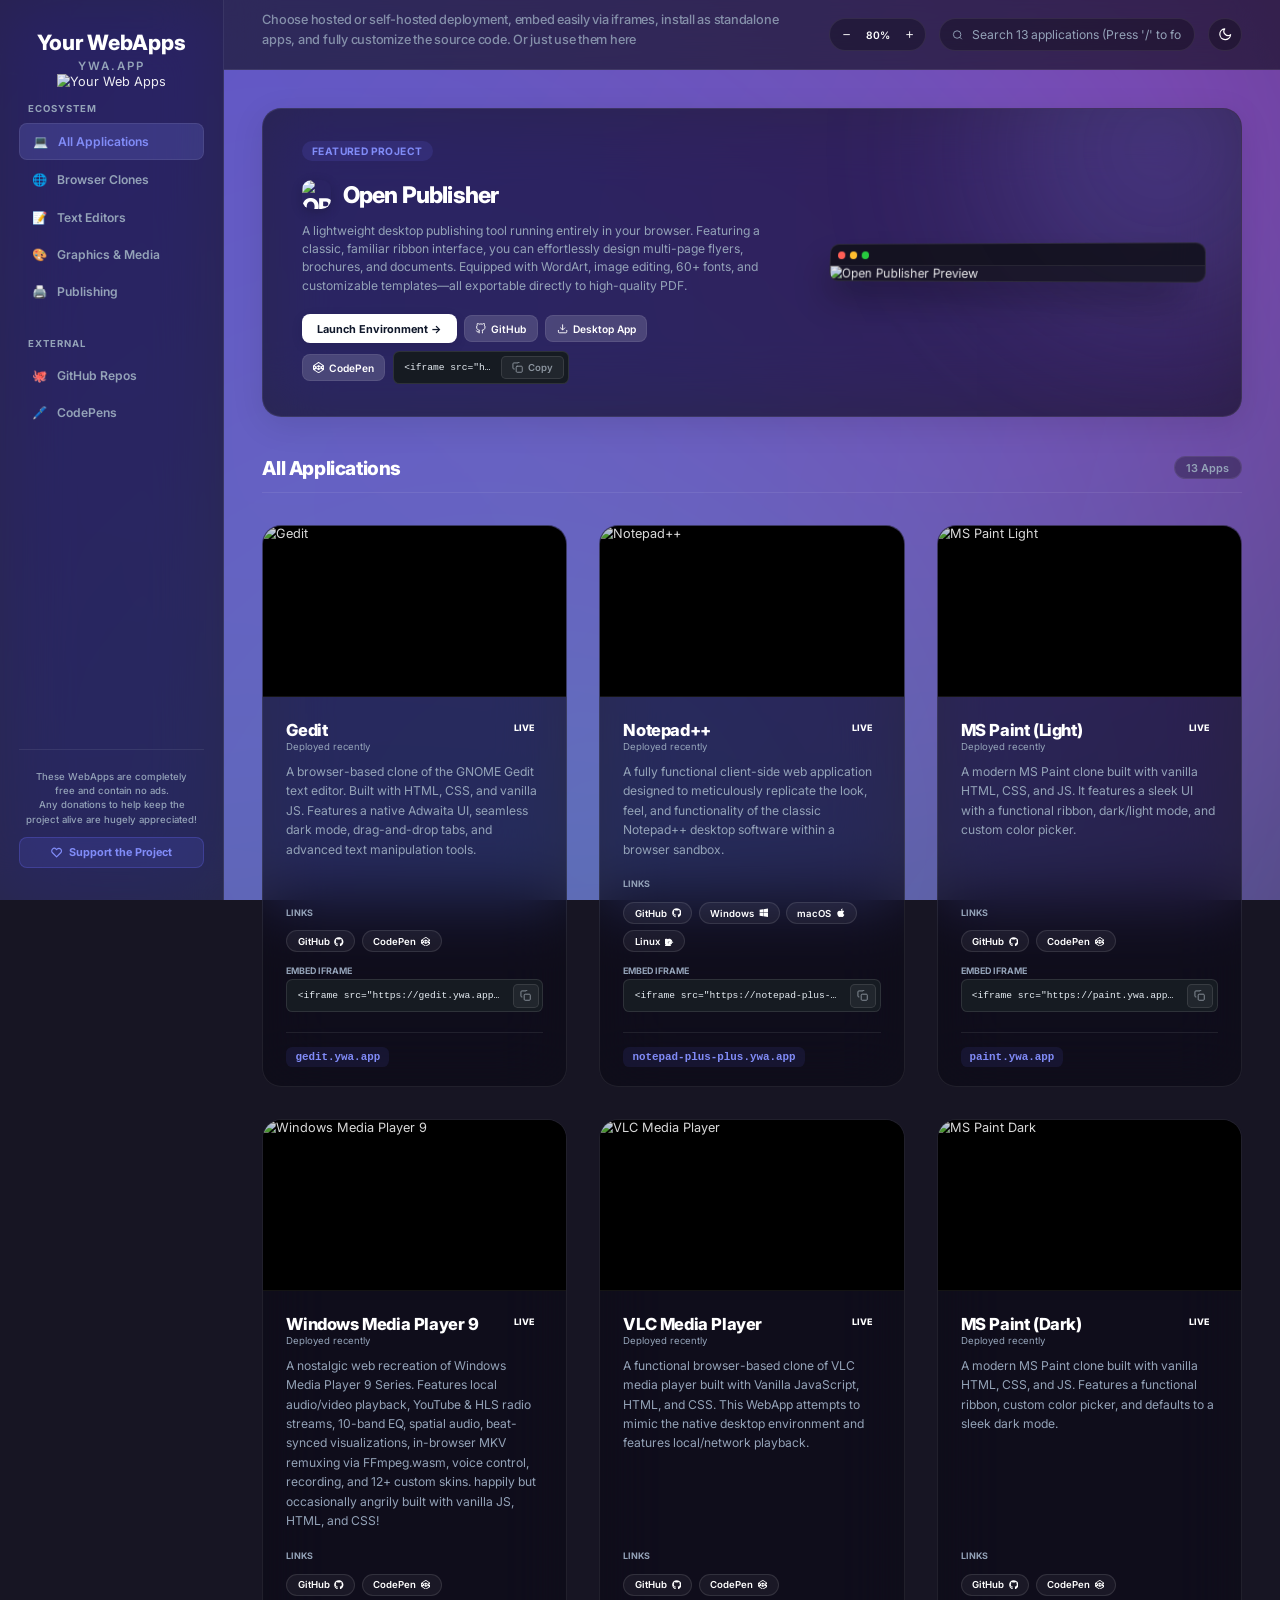
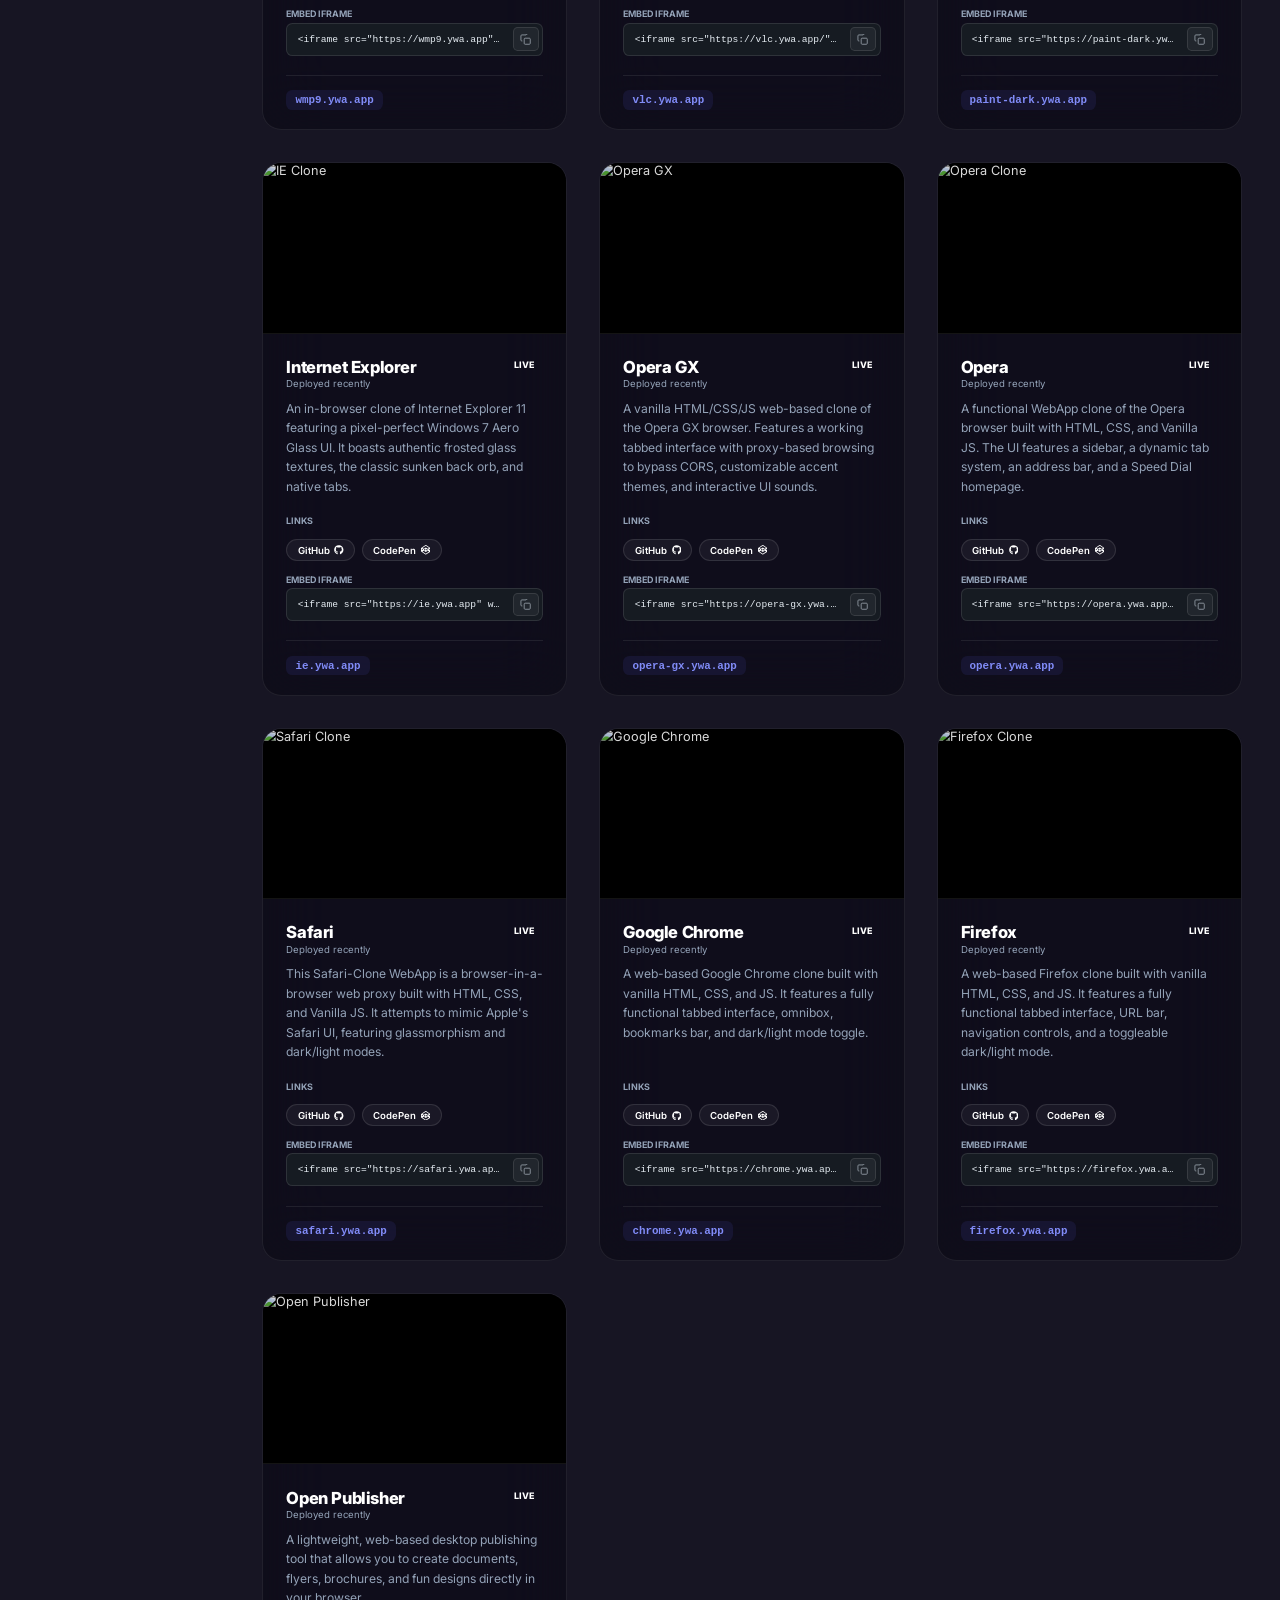
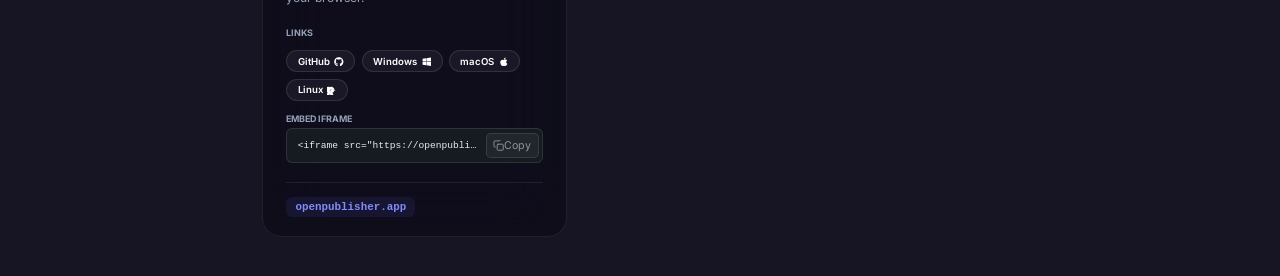
==== commit 04f88fbe: "Added WMP9 and changed logo Added the Windows Media Player 9 WebApp and replaced the logo with a bet" ====
--- a/index.html
+++ b/index.html
@@ -11,7 +11,7 @@
     <meta property="og:image:height" content="630">
     <meta property="og:image:alt" content="Free access a ecosystem of browser-based web applications including Open Publisher, Notepad++, text editors, graphics tools, and proxy browsers. Run desktop-grade apps natively in your browser. You can also embed with iframes.">
 	
-    <link rel="preload" href="https://proxy.duckduckgo.com/iu/?u=https://i.imgur.com/DP6sSZn.png" as="image">
+    <link rel="preload" href="https://proxy.duckduckgo.com/iu/?u=https://i.imgur.com/Mmg2cdm.png" as="image">
     <link rel="stylesheet" href="style.css">
     <link href="https://fonts.googleapis.com/css2?family=Inter:wght@400;500;600;700;800&display=swap" rel="stylesheet">
 	<link rel="icon" type="image/png" href="/favicon-96x96.png" sizes="96x96" />
@@ -20,6 +20,71 @@
 	<link rel="apple-touch-icon" sizes="180x180" href="/apple-touch-icon.png" />
 	<meta name="apple-mobile-web-app-title" content="ywa.app" />
 	<link rel="manifest" href="/site.webmanifest" />
+
+    <style>
+        /* Custom Brand & Hover Styles */
+        .sidebar .brand {
+            display: flex;
+            flex-direction: column;
+            align-items: center;
+            gap: 2px; 
+            cursor: pointer;
+            text-decoration: none;
+            padding: 10px 0 0px 0; /* Removed bottom padding */
+            margin-top: -12px; 
+            margin-bottom: -15px; /* Pulls the nav menu up, removing the empty gap */
+        }
+        
+        .brand-text-container {
+            text-align: center;
+            display: flex;
+            flex-direction: column;
+            gap: 4px;
+        }
+
+        .brand-title {
+            margin: 0;
+            font-size: 1.65rem; 
+            font-weight: 800;
+            color: var(--text-main);
+            transition: color 0.4s ease, text-shadow 0.4s ease, transform 0.4s cubic-bezier(0.175, 0.885, 0.32, 1.275);
+        }
+
+        .brand-subtitle {
+            margin: 0;
+            font-size: 0.9rem; 
+            font-weight: 600;
+            color: var(--text-muted);
+            letter-spacing: 2.5px;
+            text-transform: uppercase;
+            transition: color 0.4s ease, transform 0.4s cubic-bezier(0.175, 0.885, 0.32, 1.275);
+        }
+        
+        /* Smooth transitions for the logo */
+        .brand-image {
+            transition: transform 0.85s cubic-bezier(0.34, 1.85, 0.64, 1), opacity 0.5s ease, filter 0.5s ease !important;
+        }
+
+        /* --- THE HOVER INTERACTIONS --- */
+        
+        /* 1. Text splits apart and glows */
+        .sidebar .brand:hover .brand-title {
+            color: var(--accent);
+            text-shadow: 0 0 12px rgba(129, 140, 248, 0.4);
+            transform: translateY(-2px);
+        }
+        .sidebar .brand:hover .brand-subtitle {
+            color: var(--text-main);
+            transform: translateY(2px);
+        }
+        
+        /* 2. Original Logo tilt/pop restored! */
+        .sidebar .brand:hover .brand-image {
+            transform: scale(1.05) translate(-2px, 2px) rotate(-4deg) !important;
+            opacity: 1 !important; 
+            filter: brightness(1.1) !important; 
+        }
+    </style>
 </head>
 <body>
     <div class="mesh-background">
@@ -30,7 +95,11 @@
         
         <aside class="sidebar">
             <div class="brand">
-                <img id="sidebarLogo" src="https://proxy.duckduckgo.com/iu/?u=https://i.imgur.com/hUjqV40.png" alt="Your Web Apps" class="brand-image" draggable="false" style="max-width: 100%; height: auto; display: block; opacity: 0.92;">
+                <div class="brand-text-container">
+                    <h1 class="brand-title">Your WebApps</h1>
+                    <span class="brand-subtitle">ywa.app</span>
+                </div>
+                <img id="sidebarLogo" src="https://proxy.duckduckgo.com/iu/?u=https://i.imgur.com/Mmg2cdm.png" alt="Your Web Apps" class="brand-image" draggable="false" style="max-width: 100%; height: auto; display: block; opacity: 0.92;">
             </div>
             
             <nav class="side-nav" id="sidebarNav">
@@ -80,7 +149,7 @@
                         <span class="search-icon">
                             <svg width="14" height="14" viewBox="0 0 24 24" fill="none" stroke="currentColor" stroke-width="2"><circle cx="11" cy="11" r="8"></circle><line x1="21" y1="21" x2="16.65" y2="16.65"></line></svg>
                         </span>
-                        <input type="text" id="searchInput" placeholder="Search 12 applications (Press '/' to focus)...">
+                        <input type="text" id="searchInput" placeholder="Search 13 applications (Press '/' to focus)...">
                     </div>
 
                     <button id="themeToggle" class="theme-btn" title="Toggle Theme">
@@ -151,7 +220,7 @@
 
                 <div class="section-header">
                     <h3 id="categoryTitle">All Applications</h3>
-                    <span class="app-count">12 Apps</span>
+                    <span class="app-count">13 Apps</span>
                 </div>
 
                 <div class="app-grid" id="appGrid">
@@ -222,11 +291,6 @@
                                         <span>Linux</span>
                                         <svg viewBox="0 0 448 512"><path d="M220.8 123.3c1 .5 1.8 1.7 3 1.7 1.1 0 2.8-.4 2.9-1.5.2-1.4-1.9-2.3-3.2-2.9-1.7-.7-3.9-1-5.5-.1-.4.2-.8.7-.6 1.1.3 1.3 2.3 1.1 3.4 1.7zm-21.9 1.7c1.2 0 2-1.2 3-1.7 1.1-.6 3.1-.4 3.5-1.7.3-.9-.4-1.4-1-1.7-1.4-.8-3.9-1-5.3 0-1 .6-.9 1.9-.9 2.9-.2 1.2 1 2.2 2.2 2.2zM421.4 300.5c-4-5.6-12.4-7.4-18.7-10.3-27.6-12.7-36.9-39.2-46.7-65.5-8.2-22.1-16-43.9-30-61.5-19.1-24.1-41.9-40.4-65-51.4-38.3-18.2-76.3-15-112.5-4.4-23.7 6.9-46.6 18.5-66.2 35.8-21 18.6-36.5 41.5-48.4 66.8-13 27.6-19.8 56.4-18.9 86.8.5 17.5 5 34.8 10.9 51.5-1.5 4.5-3.3 8.9-5.1 13.2-4.1 10.3-8.8 20.2-13.8 29.8-10.8 20.8-24.3 40.2-39.7 58.2-7.2 8.3-13.4 18-18.3 28.2-3.1 6.5-6.1 13.5-6 20.9 0 7.5 2.4 14.5 6.2 20.9 9.3 15.6 24.5 25.6 42.6 28 17.6 2.3 35.1-.3 52-4.5 16.5-4.1 32.3-10.4 47.5-17.6 10.7-5.1 21.2-10.6 31.9-15.6 10.7 5 21.2 10.5 31.9 15.6 15.2 7.2 31 13.5 47.5 17.6 16.9 4.2 34.4 6.8 52 4.5 18.1-2.4 33.3-12.4 42.6-28 3.8-6.4 6.2-13.4 6.2-20.9.1-7.4-2.9-14.4-6-20.9-4.9-10.2-11.1-19.9-18.3-28.2-15.4-18-28.9-37.4-39.7-58.2-5-9.6-9.7-19.5-13.8-29.8-1.8-4.3-3.6-8.7-5.1-13.2 5.9-16.7 10.4-34 10.9-51.5.9-30.4-5.9-59.2-18.9-86.8-11.9-25.3-27.4-48.2-48.4-66.8-19.6-17.3-42.5-28.9-66.2-35.8-36.2-10.6-74.2-13.8-112.5-4.4-23.1 11-45.9 27.3-65 51.4-14 17.6-21.8 39.4-30 61.5-9.8 26.3-19.1 52.8-46.7 65.5-6.3 2.9-14.7 4.7-18.7 10.3-4.1 5.8-3.4 13.6-2 20.3 2.1 10.4 8.7 19.3 16.1 26.7 16.8 17 38.6 28 61.4 35.7 21.6 7.3 44 11.2 66.8 12.3 22.1 1 44.5-.4 66.1-4.7 20.7-4.1 40.6-10.8 59-20.2 16.3-8.3 31.4-18.9 44.6-31.8 7.4-7.4 14-16.3 16.1-26.7 1.4-6.7 2.1-14.5-2-20.3zM250 359.8c-10.1 2-20.5 2.5-30.8 1.9-10.4-.5-20.7-2-30.8-4.5-9.7-2.4-19-5.9-27.6-10.2-8.3-4.2-15.9-9.5-22.5-15.6-6.6-6-12-13.1-15.8-21.1-3.6-7.8-5.3-16.4-5-25 .3-8.7 2.6-17.2 6.6-24.9 4-7.6 9.4-14.4 15.9-20.1 6.5-5.7 14-10.3 22-13.8 8.2-3.6 16.9-6 25.8-7.3 9.1-1.3 18.3-1.6 27.5-1 9.1.6 18.2 2.2 27 4.7 8.7 2.5 17 6 24.6 10.4 7.5 4.3 14.3 9.7 20 16 5.7 6.3 10.2 13.5 13.4 21.4 3.2 7.9 4.9 16.5 4.9 25.2 0 8.7-1.7 17.3-4.9 25.2-3.2 7.9-7.7 15.1-13.4 21.4-5.7 6.3-12.5 11.7-20 16-7.6 4.4-15.9 7.9-24.6 10.4-8.8 2.5-17.9 4.1-27 4.7-9.2.6-18.4.3-27.5-1-8.9-1.3-17.6-3.7-25.8-7.3-8-3.5-15.5-8.1-22-13.8-6.5-5.7-11.9-12.5-15.9-20.1-4-7.7-6.3-16.2-6.6-24.9-.3-8.6 1.4-17.2 5-25 3.8-8 9.2-15.1 15.8-21.1 6.6-6.1 14.2-11.4 22.5-15.6 8.6-4.3 17.9-7.8 27.6-10.2 10.1-2.5 20.4-4 30.8-4.5 10.3-.6 20.7-.1 30.8 1.9 10.1 2 19.9 4.9 29.2 8.7 9.1 3.8 17.6 8.7 25.2 14.5 7.6 5.8 14.2 12.6 19.6 20.3 5.4 7.6 9.4 16 11.9 24.9 2.5 8.9 3.5 18.2 2.8 27.4-.7 9.2-2.9 18.2-6.6 26.6-3.8 8.4-9 16-15.4 22.5-6.4 6.5-14 11.9-22.3 16.1-8.4 4.2-17.3 7.3-26.6 9.3-9.3 2-18.9 2.9-28.5 2.6-9.6-.3-19.1-1.7-28.3-4-9.1-2.3-17.9-5.7-26-10.1-8.1-4.3-15.6-9.7-22.1-15.9-6.5-6.2-11.9-13.3-15.9-21.2-4.1-7.8-6.6-16.3-7.4-25-.8-8.8-.1-17.7 2.1-26.2 2.2-8.5 5.9-16.6 10.9-23.8 5-7.3 11.3-13.7 18.6-19 7.3-5.3 15.4-9.6 24-12.7 8.7-3.1 17.8-5.1 27.1-5.9 9.3-.8 18.7-.4 27.9 1 9.1 1.4 18 3.9 26.3 7.4 8.3 3.5 16 8.1 22.9 13.6 6.8 5.5 12.8 11.9 17.7 19.2 4.9 7.2 8.7 15.1 11.1 23.6 2.4 8.4 3.4 17.3 2.9 26-.5 8.8-2.5 17.4-6 25.4-3.6 8-8.5 15.3-14.6 21.6-6 6.2-13.2 11.4-21 15.5-8 4.1-16.5 7-25.3 8.8-8.9 1.8-18 2.5-27.1 2-9-.4-18-2-26.6-4.5-8.5-2.5-16.7-6.1-24.1-10.7-7.4-4.6-14.2-10.1-20.1-16.4-5.9-6.3-10.7-13.5-14.2-21.3-3.6-7.8-5.8-16.2-6.5-24.8-.8-8.7-.1-17.5 2.1-26 2.2-8.4 5.9-16.4 10.9-23.6 5-7.1 11.2-13.5 18.3-18.7 7.2-5.2 15.2-9.4 23.7-12.4 8.5-3 17.4-4.9 26.5-5.6 9-.6 18.2-.1 27.1 1.4 8.9 1.5 17.6 4.1 25.8 7.7 8.1 3.6 15.7 8.4 22.4 14 6.7 5.6 12.5 12.2 17.2 19.6 4.7 7.3 8.3 15.4 10.5 23.9 2.2 8.5 3 17.4 2.3 26.1-.7 8.7-2.9 17.2-6.5 25.1-3.6 7.9-8.7 15-14.8 21.2-6.2 6.1-13.5 11.2-21.5 15.2-8.1 4-16.7 6.8-25.5 8.4-8.9 1.6-18 2-27.1 1.2-9.1-.8-18-2.6-26.6-5.4z"/></svg>
                                     </a>
-
-                                    <a href="https://codepen.io/rmellis/pen/GgqVQpR" target="_blank" class="dist-btn" title="View Source on CodePen">
-                                        <span>CodePen</span>
-                                        <svg viewBox="0 0 512 512"><path d="M502.285 159.704l-234-156c-7.987-5.325-18.583-5.325-26.57 0l-234 156C3.014 162.836 0 168.469 0 174.66v162.68c0 6.191 3.014 11.824 7.715 14.956l234 156c3.994 2.663 8.639 3.994 13.285 3.994s9.291-1.331 13.285-3.994l234-156c4.701-3.132 7.715-8.765 7.715-14.956V174.66c0-6.191-3.014-11.824-7.715-14.956zM256 41.666L433.006 159.67 363.31 206.13 256 134.587 148.69 206.13l-69.696-46.46L256 41.666zM46.16 200.74l63.076 42.05-63.076 42.05V200.74zm209.84 269.594L78.994 352.33l69.696-46.46L256 377.413l107.31-71.543 69.696 46.46L256 470.334zm83.234-162.587L256 256.204l-83.234 51.543V204.253L256 255.796l83.234-51.543v103.494zM465.84 284.84l-63.076-42.05 63.076-42.05v84.1z"/></svg>
-                                    </a>
                                 </div>
                             </div>
                             <div class="embed-block">
@@ -272,6 +336,76 @@
                                 </div>
                             </div>
                             <div class="card-footer"><span class="domain-tag">paint.ywa.app</span></div>
+                        </div>
+                    </article>
+
+                    <article class="app-card" data-category="graphics" data-tags="windows media player wmp9 video audio retro clone webapp" data-icon="https://proxy.duckduckgo.com/iu/?u=https://i.imgur.com/ZvIvFU9.png">
+                        <div class="card-image-wrapper">
+                            <img src="https://proxy.duckduckgo.com/iu/?u=https://i.imgur.com/ZvIvFU9.png" alt="Windows Media Player 9" class="card-image" loading="lazy">
+                            <div class="card-overlay"><a href="https://wmp9.ywa.app" class="btn-glass launch-modal-btn">Open WebApp</a></div>
+                        </div>
+                        <div class="card-info">
+                            <div class="card-header">
+                                <div><h3 class="card-title">Windows Media Player 9</h3><span class="deploy-time">Deployed recently</span></div>
+                                <span class="status-pill">Live</span>
+                            </div>
+                            <p class="card-desc">A nostalgic web recreation of Windows Media Player 9 Series. Features local audio/video playback, YouTube & HLS radio streams, 10-band EQ, spatial audio, beat-synced visualizations, in-browser MKV remuxing via FFmpeg.wasm, voice control, recording, and 12+ custom skins. happily but occasionally angrily built with vanilla JS, HTML, and CSS!</p>
+                            <div class="distribution-row">
+                                <span class="dist-label">Links</span>
+                                <div class="dist-icons">
+                                    <a href="https://github.com/rmellis/Windows-Media-Player-9-WebApp-Clone/" target="_blank" class="dist-btn" title="GitHub Repository">
+                                        <span>GitHub</span>
+                                        <svg viewBox="0 0 496 512"><path d="M165.9 397.4c0 2-2.3 3.6-5.2 3.6-3.3.3-5.6-1.3-5.6-3.6 0-2 2.3-3.6 5.2-3.6 3-.3 5.6 1.3 5.6 3.6zm-31.1-4.5c-.7 2 1.3 4.3 4.3 4.9 2.6 1 5.6 0 6.2-2s-1.3-4.3-4.3-5.2c-2.6-.7-5.5.3-6.2 2.3zm44.2-1.7c-2.9.7-4.9 2.6-4.6 4.9.3 2 2.9 3.3 5.9 2.6 2.9-.7 4.9-2.6 4.6-4.6-.3-1.9-3-3.2-5.9-2.9zM244.8 8C106.1 8 0 113.3 0 252c0 110.9 69.8 205.8 169.5 239.2 12.8 2.3 17.3-5.6 17.3-12.1 0-6.2-.3-40.4-.3-61.4 0 0-70 15-84.7-29.8 0 0-11.4-29.1-27.8-36.6 0 0-22.9-15.7 1.6-15.4 0 0 24.9 2 38.6 25.8 21.9 38.6 58.6 27.5 72.9 20.9 2.3-16 8.8-27.1 16-33.7-55.9-6.2-112.3-14.3-112.3-110.5 0-27.5 7.6-41.3 23.6-58.9-2.6-6.5-11.1-33.3 2.6-67.9 20.9-6.5 69 27 69 27 20-5.6 41.5-8.5 62.8-8.5s42.8 2.9 62.8 8.5c0 0 48.1-33.6 69-27 13.7 34.7 5.2 61.4 2.6 67.9 16 17.7 25.8 31.5 25.8 58.9 0 96.5-58.9 104.2-114.8 110.5 9.2 7.9 17 22.9 17 46.4 0 33.7-.3 75.4-.3 83.6 0 6.5 4.6 14.4 17.3 12.1C428.2 457.8 496 362.9 496 252 496 113.3 383.5 8 244.8 8zM97.2 352.9c-1.3 1-1 3.3.7 5.2 1.6 1.6 3.9 2.3 5.2 1 1.3-1 1-3.3-.7-5.2-1.6-1.6-3.9-2.3-5.2-1zm-10.8-8.1c-.7 1.3.3 2.9 2.3 3.9 1.6 1 3.6.7 4.3-.7.7-1.3-.3-2.9-2.3-3.9-2-.6-3.6-.3-4.3.7zm32.4 35.6c-1.6 1.3-1 4.3 1.3 6.2 2.3 2.3 5.2 2.6 6.5 1 1.3-1.3.7-4.3-1.3-6.2-2.2-2.3-5.2-2.6-6.5-1zm-11.4-14.7c-1.6 1-1.6 3.6 0 5.9 1.6 2.3 4.3 3.3 5.6 2.3 1.6-1.3 1.6-3.9 0-6.2-1.4-2.3-4-3.3-5.6-2z"/></svg>
+                                    </a>
+                                    <a href="https://codepen.io/Mikey-Ellis/pen/bNwBgWL" target="_blank" class="dist-btn" title="View Source on CodePen">
+                                        <span>CodePen</span>
+                                        <svg viewBox="0 0 512 512"><path d="M502.285 159.704l-234-156c-7.987-5.325-18.583-5.325-26.57 0l-234 156C3.014 162.836 0 168.469 0 174.66v162.68c0 6.191 3.014 11.824 7.715 14.956l234 156c3.994 2.663 8.639 3.994 13.285 3.994s9.291-1.331 13.285-3.994l234-156c4.701-3.132 7.715-8.765 7.715-14.956V174.66c0-6.191-3.014-11.824-7.715-14.956zM256 41.666L433.006 159.67 363.31 206.13 256 134.587 148.69 206.13l-69.696-46.46L256 41.666zM46.16 200.74l63.076 42.05-63.076 42.05V200.74zm209.84 269.594L78.994 352.33l69.696-46.46L256 377.413l107.31-71.543 69.696 46.46L256 470.334zm83.234-162.587L256 256.204l-83.234 51.543V204.253L256 255.796l83.234-51.543v103.494zM465.84 284.84l-63.076-42.05 63.076-42.05v84.1z"/></svg>
+                                    </a>
+                                </div>
+                            </div>
+                            <div class="embed-block">
+                                <span class="dist-label">Embed Iframe</span>
+                                <div class="code-snippet">
+                                    <code>&lt;iframe src="https://wmp9.ywa.app" width="100%" height="600px"&gt;&lt;/iframe&gt;</code>
+                                    <button class="btn-copy" onclick="copySnippet('&lt;iframe src=\'https://wmp9.ywa.app\' width=\'100%\' height=\'600px\' frameborder=\'0\' allowfullscreen&gt;&lt;/iframe&gt;', this)" title="Copy to clipboard"><svg width="14" height="14" viewBox="0 0 24 24" fill="none" stroke="currentColor" stroke-width="2"><rect x="9" y="9" width="13" height="13" rx="2" ry="2"></rect><path d="M5 15H4a2 2 0 0 1-2-2V4a2 2 0 0 1 2-2h9a2 2 0 0 1 2-2v1"></path></svg></button>
+                                </div>
+                            </div>
+                            <div class="card-footer"><span class="domain-tag">wmp9.ywa.app</span></div>
+                        </div>
+                    </article>
+
+                    <article class="app-card" data-category="graphics" data-tags="vlc media player video audio clone webapp" data-icon="https://proxy.duckduckgo.com/iu/?u=https://i.imgur.com/Y4Ol2jE.png">
+                        <div class="card-image-wrapper">
+                            <img src="https://proxy.duckduckgo.com/iu/?u=https://i.imgur.com/stT1jn0.png" alt="VLC Media Player" class="card-image" loading="lazy">
+                            <div class="card-overlay"><a href="https://vlc.ywa.app/" class="btn-glass launch-modal-btn">Open WebApp</a></div>
+                        </div>
+                        <div class="card-info">
+                            <div class="card-header">
+                                <div><h3 class="card-title">VLC Media Player</h3><span class="deploy-time">Deployed recently</span></div>
+                                <span class="status-pill">Live</span>
+                            </div>
+                            <p class="card-desc">A functional browser-based clone of VLC media player built with Vanilla JavaScript, HTML, and CSS. This WebApp attempts to mimic the native desktop environment and features local/network playback.</p>
+                            <div class="distribution-row">
+                                <span class="dist-label">Links</span>
+                                <div class="dist-icons">
+                                    <a href="https://github.com/rmellis/VLC-WebApp" target="_blank" class="dist-btn" title="GitHub Repository">
+                                        <span>GitHub</span>
+                                        <svg viewBox="0 0 496 512"><path d="M165.9 397.4c0 2-2.3 3.6-5.2 3.6-3.3.3-5.6-1.3-5.6-3.6 0-2 2.3-3.6 5.2-3.6 3-.3 5.6 1.3 5.6 3.6zm-31.1-4.5c-.7 2 1.3 4.3 4.3 4.9 2.6 1 5.6 0 6.2-2s-1.3-4.3-4.3-5.2c-2.6-.7-5.5.3-6.2 2.3zm44.2-1.7c-2.9.7-4.9 2.6-4.6 4.9.3 2 2.9 3.3 5.9 2.6 2.9-.7 4.9-2.6 4.6-4.6-.3-1.9-3-3.2-5.9-2.9zM244.8 8C106.1 8 0 113.3 0 252c0 110.9 69.8 205.8 169.5 239.2 12.8 2.3 17.3-5.6 17.3-12.1 0-6.2-.3-40.4-.3-61.4 0 0-70 15-84.7-29.8 0 0-11.4-29.1-27.8-36.6 0 0-22.9-15.7 1.6-15.4 0 0 24.9 2 38.6 25.8 21.9 38.6 58.6 27.5 72.9 20.9 2.3-16 8.8-27.1 16-33.7-55.9-6.2-112.3-14.3-112.3-110.5 0-27.5 7.6-41.3 23.6-58.9-2.6-6.5-11.1-33.3 2.6-67.9 20.9-6.5 69 27 69 27 20-5.6 41.5-8.5 62.8-8.5s42.8 2.9 62.8 8.5c0 0 48.1-33.6 69-27 13.7 34.7 5.2 61.4 2.6 67.9 16 17.7 25.8 31.5 25.8 58.9 0 96.5-58.9 104.2-114.8 110.5 9.2 7.9 17 22.9 17 46.4 0 33.7-.3 75.4-.3 83.6 0 6.5 4.6 14.4 17.3 12.1C428.2 457.8 496 362.9 496 252 496 113.3 383.5 8 244.8 8zM97.2 352.9c-1.3 1-1 3.3.7 5.2 1.6 1.6 3.9 2.3 5.2 1 1.3-1 1-3.3-.7-5.2-1.6-1.6-3.9-2.3-5.2-1zm-10.8-8.1c-.7 1.3.3 2.9 2.3 3.9 1.6 1 3.6.7 4.3-.7.7-1.3-.3-2.9-2.3-3.9-2-.6-3.6-.3-4.3.7zm32.4 35.6c-1.6 1.3-1 4.3 1.3 6.2 2.3 2.3 5.2 2.6 6.5 1 1.3-1.3.7-4.3-1.3-6.2-2.2-2.3-5.2-2.6-6.5-1zm-11.4-14.7c-1.6 1-1.6 3.6 0 5.9 1.6 2.3 4.3 3.3 5.6 2.3 1.6-1.3 1.6-3.9 0-6.2-1.4-2.3-4-3.3-5.6-2z"/></svg>
+                                    </a>
+                                    <a href="https://codepen.io/rmellis/pen/OPRRvWz" target="_blank" class="dist-btn" title="View Source on CodePen">
+                                        <span>CodePen</span>
+                                        <svg viewBox="0 0 512 512"><path d="M502.285 159.704l-234-156c-7.987-5.325-18.583-5.325-26.57 0l-234 156C3.014 162.836 0 168.469 0 174.66v162.68c0 6.191 3.014 11.824 7.715 14.956l234 156c3.994 2.663 8.639 3.994 13.285 3.994s9.291-1.331 13.285-3.994l234-156c4.701-3.132 7.715-8.765 7.715-14.956V174.66c0-6.191-3.014-11.824-7.715-14.956zM256 41.666L433.006 159.67 363.31 206.13 256 134.587 148.69 206.13l-69.696-46.46L256 41.666zM46.16 200.74l63.076 42.05-63.076 42.05V200.74zm209.84 269.594L78.994 352.33l69.696-46.46L256 377.413l107.31-71.543 69.696 46.46L256 470.334zm83.234-162.587L256 256.204l-83.234 51.543V204.253L256 255.796l83.234-51.543v103.494zM465.84 284.84l-63.076-42.05 63.076-42.05v84.1z"/></svg>
+                                    </a>
+                                </div>
+                            </div>
+                            <div class="embed-block">
+                                <span class="dist-label">Embed Iframe</span>
+                                <div class="code-snippet">
+                                    <code>&lt;iframe src="https://vlc.ywa.app/" width="100%" height="600px"&gt;&lt;/iframe&gt;</code>
+                                    <button class="btn-copy" onclick="copySnippet('&lt;iframe src=\'https://vlc.ywa.app/\' width=\'100%\' height=\'600px\' frameborder=\'0\' allowfullscreen&gt;&lt;/iframe&gt;', this)" title="Copy to clipboard"><svg width="14" height="14" viewBox="0 0 24 24" fill="none" stroke="currentColor" stroke-width="2"><rect x="9" y="9" width="13" height="13" rx="2" ry="2"></rect><path d="M5 15H4a2 2 0 0 1-2-2V4a2 2 0 0 1 2-2h9a2 2 0 0 1 2-2v1"></path></svg></button>
+                                </div>
+                            </div>
+                            <div class="card-footer"><span class="domain-tag">vlc.ywa.app</span></div>
                         </div>
                     </article>
 
@@ -564,41 +698,6 @@
                                 </div>
                             </div>
                             <div class="card-footer"><span class="domain-tag">openpublisher.app</span></div>
-                        </div>
-                    </article>
-
-                    <article class="app-card" data-category="graphics" data-tags="vlc media player video audio clone webapp" data-icon="https://proxy.duckduckgo.com/iu/?u=https://i.imgur.com/Y4Ol2jE.png">
-                        <div class="card-image-wrapper">
-                            <img src="https://proxy.duckduckgo.com/iu/?u=https://i.imgur.com/stT1jn0.png" alt="VLC Media Player" class="card-image" loading="lazy">
-                            <div class="card-overlay"><a href="https://vlc.ywa.app/" class="btn-glass launch-modal-btn">Open WebApp</a></div>
-                        </div>
-                        <div class="card-info">
-                            <div class="card-header">
-                                <div><h3 class="card-title">VLC Media Player</h3><span class="deploy-time">Deployed recently</span></div>
-                                <span class="status-pill">Live</span>
-                            </div>
-                            <p class="card-desc">A functional browser-based clone of VLC media player built with Vanilla JavaScript, HTML, and CSS. This WebApp attempts to mimic the native desktop environment and features local/network playback.</p>
-                            <div class="distribution-row">
-                                <span class="dist-label">Links</span>
-                                <div class="dist-icons">
-                                    <a href="https://github.com/rmellis/VLC-WebApp" target="_blank" class="dist-btn" title="GitHub Repository">
-                                        <span>GitHub</span>
-                                        <svg viewBox="0 0 496 512"><path d="M165.9 397.4c0 2-2.3 3.6-5.2 3.6-3.3.3-5.6-1.3-5.6-3.6 0-2 2.3-3.6 5.2-3.6 3-.3 5.6 1.3 5.6 3.6zm-31.1-4.5c-.7 2 1.3 4.3 4.3 4.9 2.6 1 5.6 0 6.2-2s-1.3-4.3-4.3-5.2c-2.6-.7-5.5.3-6.2 2.3zm44.2-1.7c-2.9.7-4.9 2.6-4.6 4.9.3 2 2.9 3.3 5.9 2.6 2.9-.7 4.9-2.6 4.6-4.6-.3-1.9-3-3.2-5.9-2.9zM244.8 8C106.1 8 0 113.3 0 252c0 110.9 69.8 205.8 169.5 239.2 12.8 2.3 17.3-5.6 17.3-12.1 0-6.2-.3-40.4-.3-61.4 0 0-70 15-84.7-29.8 0 0-11.4-29.1-27.8-36.6 0 0-22.9-15.7 1.6-15.4 0 0 24.9 2 38.6 25.8 21.9 38.6 58.6 27.5 72.9 20.9 2.3-16 8.8-27.1 16-33.7-55.9-6.2-112.3-14.3-112.3-110.5 0-27.5 7.6-41.3 23.6-58.9-2.6-6.5-11.1-33.3 2.6-67.9 20.9-6.5 69 27 69 27 20-5.6 41.5-8.5 62.8-8.5s42.8 2.9 62.8 8.5c0 0 48.1-33.6 69-27 13.7 34.7 5.2 61.4 2.6 67.9 16 17.7 25.8 31.5 25.8 58.9 0 96.5-58.9 104.2-114.8 110.5 9.2 7.9 17 22.9 17 46.4 0 33.7-.3 75.4-.3 83.6 0 6.5 4.6 14.4 17.3 12.1C428.2 457.8 496 362.9 496 252 496 113.3 383.5 8 244.8 8zM97.2 352.9c-1.3 1-1 3.3.7 5.2 1.6 1.6 3.9 2.3 5.2 1 1.3-1 1-3.3-.7-5.2-1.6-1.6-3.9-2.3-5.2-1zm-10.8-8.1c-.7 1.3.3 2.9 2.3 3.9 1.6 1 3.6.7 4.3-.7.7-1.3-.3-2.9-2.3-3.9-2-.6-3.6-.3-4.3.7zm32.4 35.6c-1.6 1.3-1 4.3 1.3 6.2 2.3 2.3 5.2 2.6 6.5 1 1.3-1.3.7-4.3-1.3-6.2-2.2-2.3-5.2-2.6-6.5-1zm-11.4-14.7c-1.6 1-1.6 3.6 0 5.9 1.6 2.3 4.3 3.3 5.6 2.3 1.6-1.3 1.6-3.9 0-6.2-1.4-2.3-4-3.3-5.6-2z"/></svg>
-                                    </a>
-                                    <a href="https://codepen.io/rmellis/pen/OPRRvWz" target="_blank" class="dist-btn" title="View Source on CodePen">
-                                        <span>CodePen</span>
-                                        <svg viewBox="0 0 512 512"><path d="M502.285 159.704l-234-156c-7.987-5.325-18.583-5.325-26.57 0l-234 156C3.014 162.836 0 168.469 0 174.66v162.68c0 6.191 3.014 11.824 7.715 14.956l234 156c3.994 2.663 8.639 3.994 13.285 3.994s9.291-1.331 13.285-3.994l234-156c4.701-3.132 7.715-8.765 7.715-14.956V174.66c0-6.191-3.014-11.824-7.715-14.956zM256 41.666L433.006 159.67 363.31 206.13 256 134.587 148.69 206.13l-69.696-46.46L256 41.666zM46.16 200.74l63.076 42.05-63.076 42.05V200.74zm209.84 269.594L78.994 352.33l69.696-46.46L256 377.413l107.31-71.543 69.696 46.46L256 470.334zm83.234-162.587L256 256.204l-83.234 51.543V204.253L256 255.796l83.234-51.543v103.494zM465.84 284.84l-63.076-42.05 63.076-42.05v84.1z"/></svg>
-                                    </a>
-                                </div>
-                            </div>
-                            <div class="embed-block">
-                                <span class="dist-label">Embed Iframe</span>
-                                <div class="code-snippet">
-                                    <code>&lt;iframe src="https://vlc.ywa.app/" width="100%" height="600px"&gt;&lt;/iframe&gt;</code>
-                                    <button class="btn-copy" onclick="copySnippet('&lt;iframe src=\'https://vlc.ywa.app/\' width=\'100%\' height=\'600px\' frameborder=\'0\' allowfullscreen&gt;&lt;/iframe&gt;', this)" title="Copy to clipboard"><svg width="14" height="14" viewBox="0 0 24 24" fill="none" stroke="currentColor" stroke-width="2"><rect x="9" y="9" width="13" height="13" rx="2" ry="2"></rect><path d="M5 15H4a2 2 0 0 1-2-2V4a2 2 0 0 1 2-2h9a2 2 0 0 1 2-2v1"></path></svg></button>
-                                </div>
-                            </div>
-                            <div class="card-footer"><span class="domain-tag">vlc.ywa.app</span></div>
                         </div>
                     </article>
 
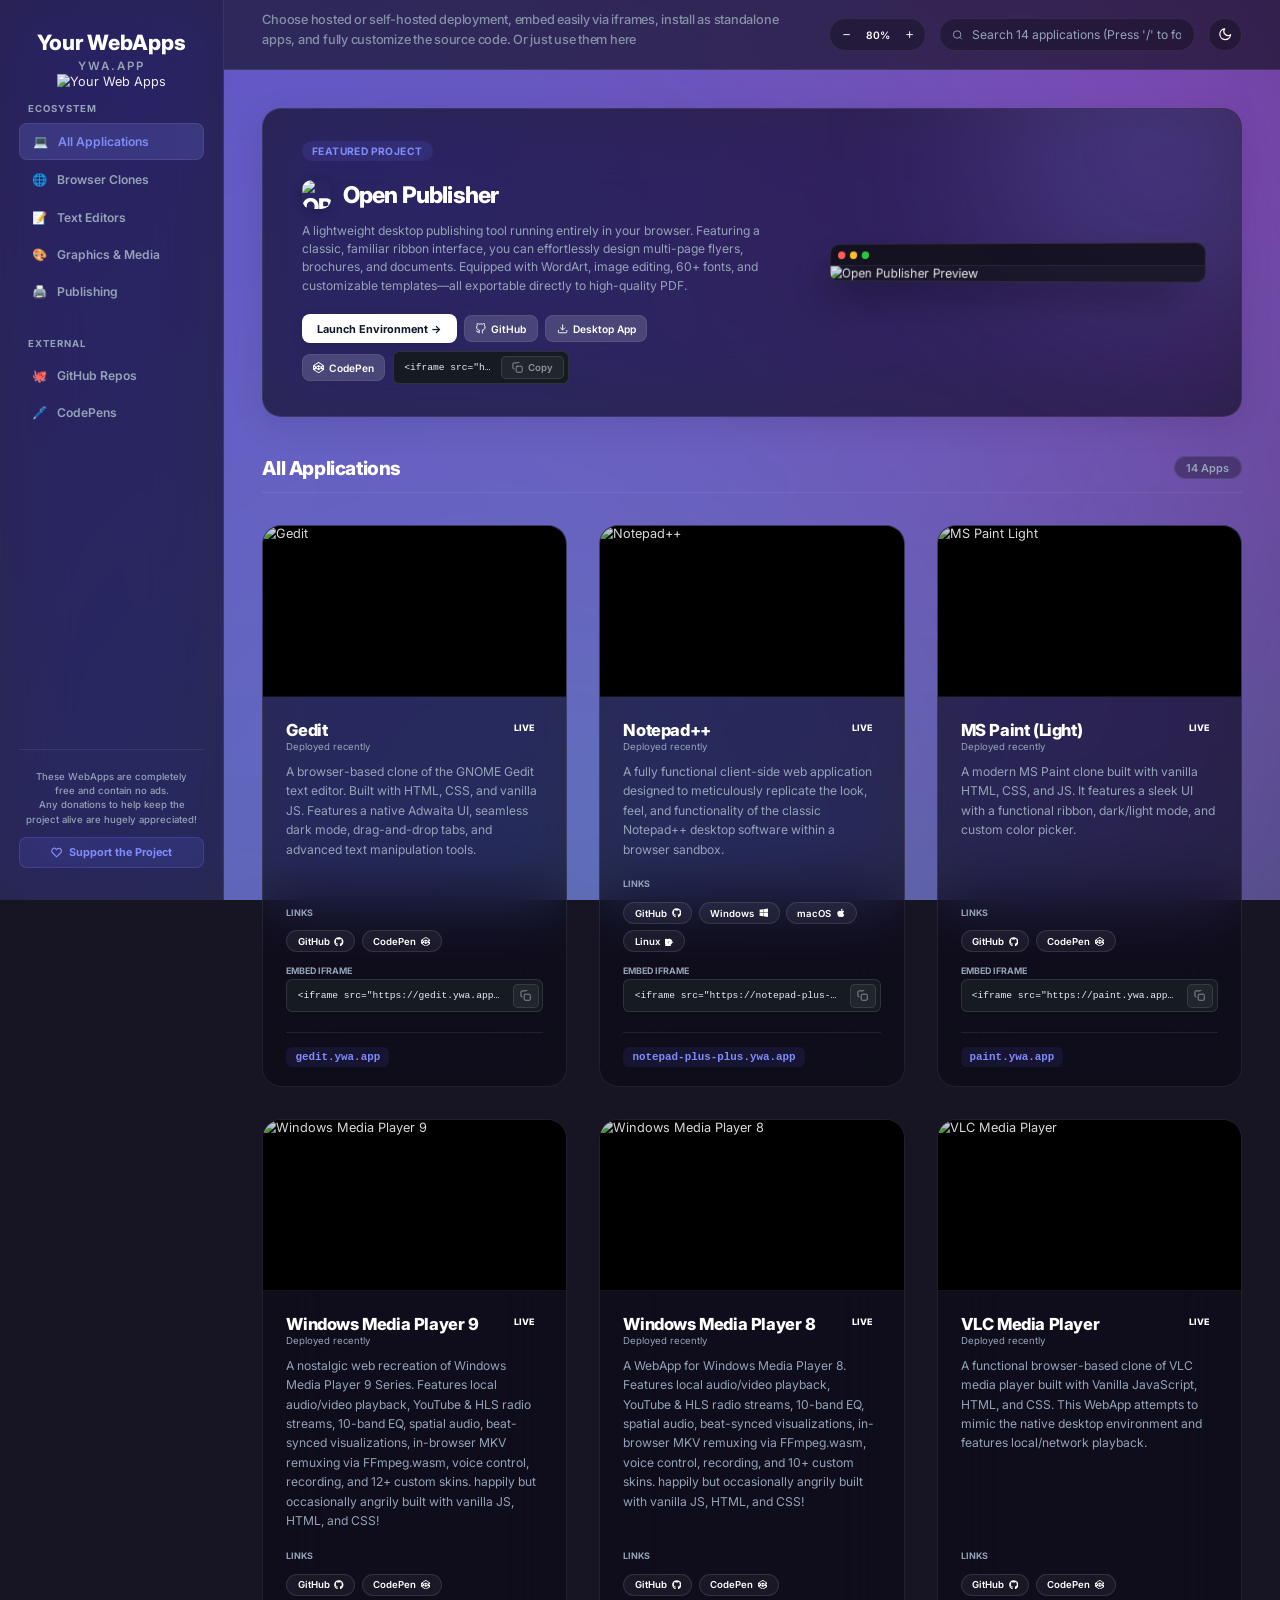
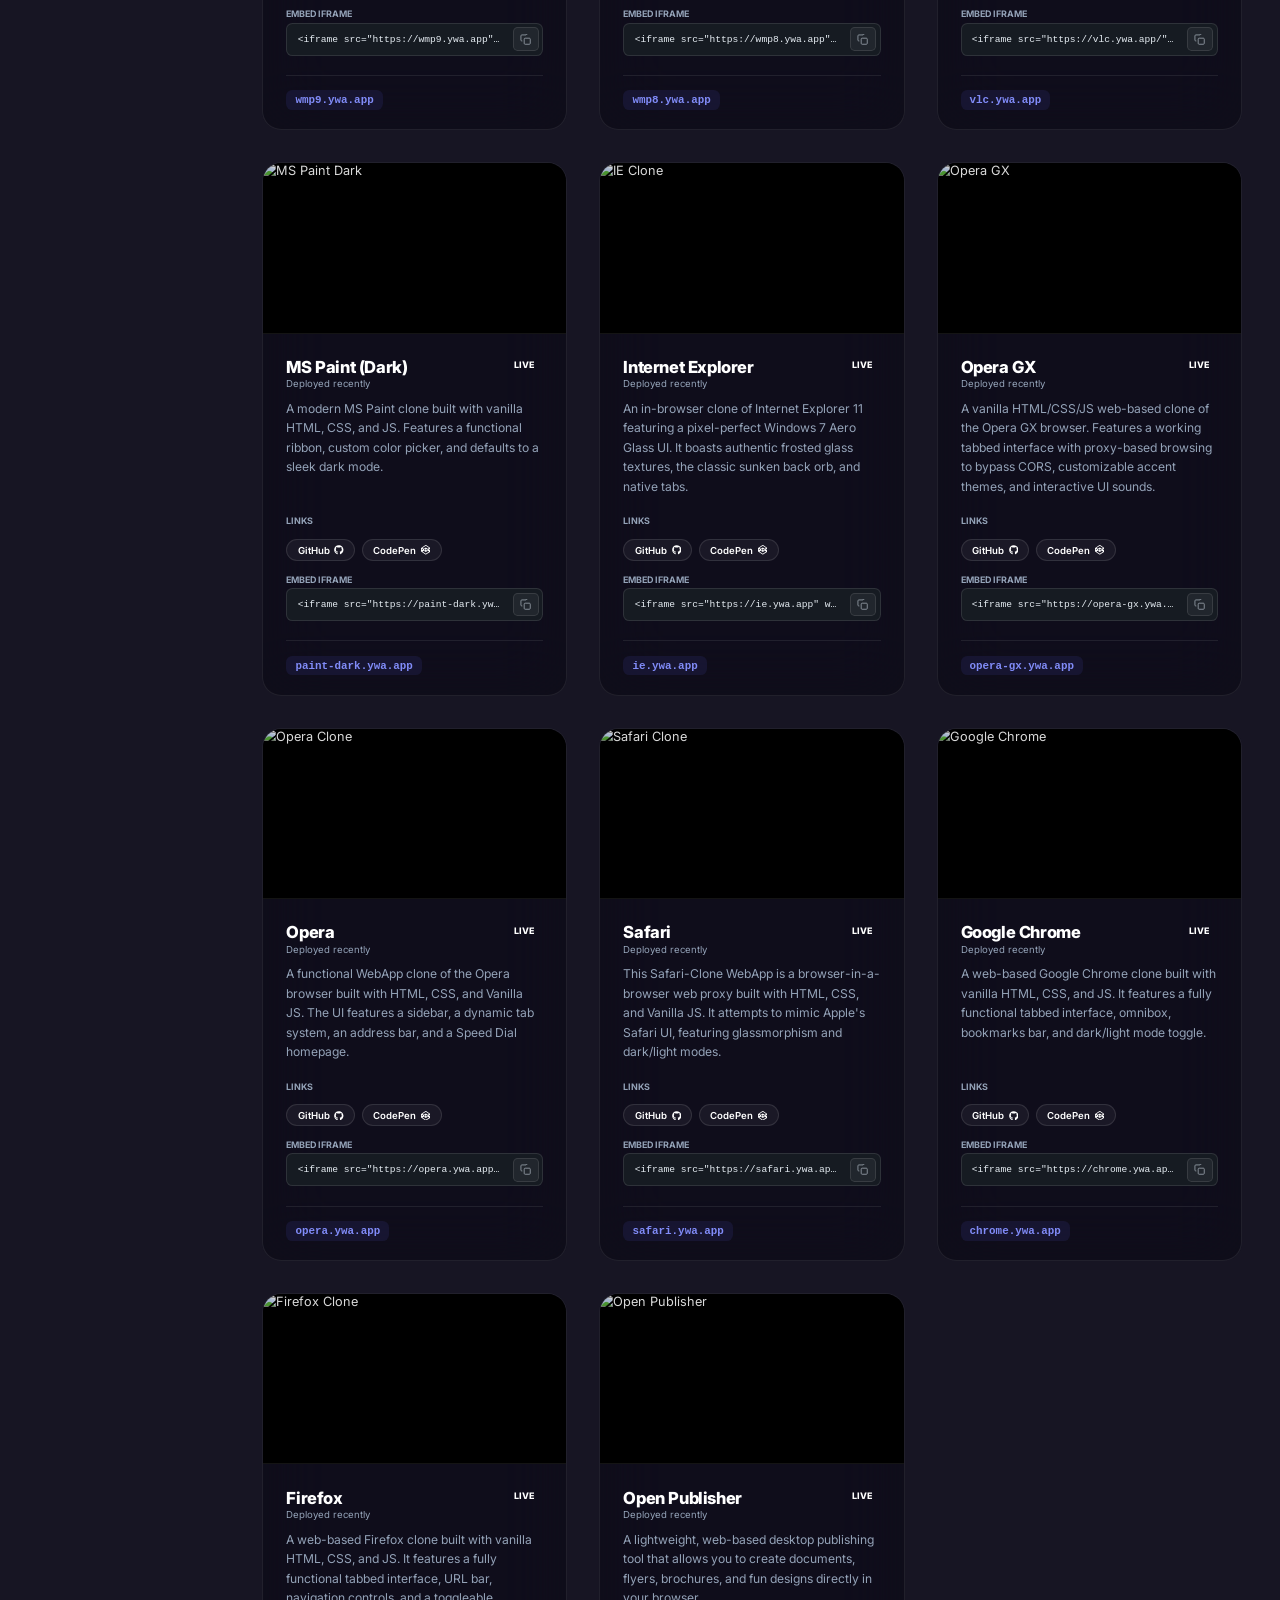
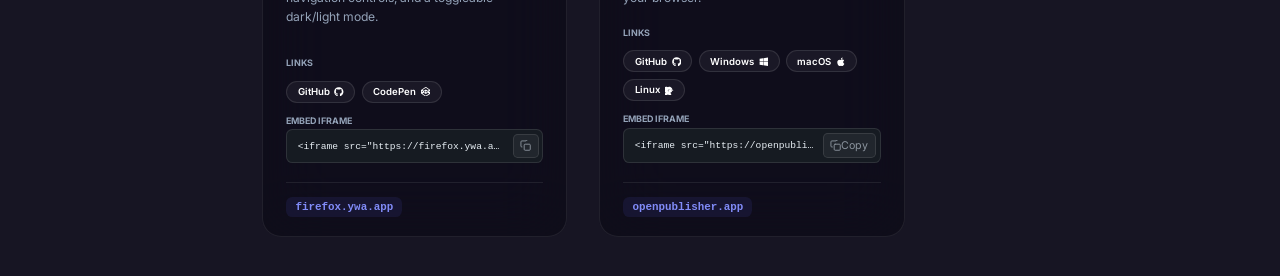
==== commit ab1edbb9: "Added WMP8 Added Windows Media Player 8 WebApp" ====
--- a/index.html
+++ b/index.html
@@ -149,7 +149,7 @@
                         <span class="search-icon">
                             <svg width="14" height="14" viewBox="0 0 24 24" fill="none" stroke="currentColor" stroke-width="2"><circle cx="11" cy="11" r="8"></circle><line x1="21" y1="21" x2="16.65" y2="16.65"></line></svg>
                         </span>
-                        <input type="text" id="searchInput" placeholder="Search 13 applications (Press '/' to focus)...">
+                        <input type="text" id="searchInput" placeholder="Search 14 applications (Press '/' to focus)...">
                     </div>
 
                     <button id="themeToggle" class="theme-btn" title="Toggle Theme">
@@ -220,7 +220,7 @@
 
                 <div class="section-header">
                     <h3 id="categoryTitle">All Applications</h3>
-                    <span class="app-count">13 Apps</span>
+                    <span class="app-count">14 Apps</span>
                 </div>
 
                 <div class="app-grid" id="appGrid">
@@ -371,6 +371,41 @@
                                 </div>
                             </div>
                             <div class="card-footer"><span class="domain-tag">wmp9.ywa.app</span></div>
+                        </div>
+                    </article>
+
+                    <article class="app-card" data-category="graphics" data-tags="windows media player wmp8 video audio retro clone webapp" data-icon="https://proxy.duckduckgo.com/iu/?u=https://i.imgur.com/2evOcmT.png">
+                        <div class="card-image-wrapper">
+                            <img src="https://proxy.duckduckgo.com/iu/?u=https://i.imgur.com/2evOcmT.png" alt="Windows Media Player 8" class="card-image" loading="lazy">
+                            <div class="card-overlay"><a href="https://wmp8.ywa.app" class="btn-glass launch-modal-btn">Open WebApp</a></div>
+                        </div>
+                        <div class="card-info">
+                            <div class="card-header">
+                                <div><h3 class="card-title">Windows Media Player 8</h3><span class="deploy-time">Deployed recently</span></div>
+                                <span class="status-pill">Live</span>
+                            </div>
+                            <p class="card-desc">A WebApp for Windows Media Player 8. Features local audio/video playback, YouTube & HLS radio streams, 10-band EQ, spatial audio, beat-synced visualizations, in-browser MKV remuxing via FFmpeg.wasm, voice control, recording, and 10+ custom skins. happily but occasionally angrily built with vanilla JS, HTML, and CSS!</p>
+                            <div class="distribution-row">
+                                <span class="dist-label">Links</span>
+                                <div class="dist-icons">
+                                    <a href="https://github.com/rmellis/Windows-Media-Player-8-WebApp-Clone-Public/tree/main" target="_blank" class="dist-btn" title="GitHub Repository">
+                                        <span>GitHub</span>
+                                        <svg viewBox="0 0 496 512"><path d="M165.9 397.4c0 2-2.3 3.6-5.2 3.6-3.3.3-5.6-1.3-5.6-3.6 0-2 2.3-3.6 5.2-3.6 3-.3 5.6 1.3 5.6 3.6zm-31.1-4.5c-.7 2 1.3 4.3 4.3 4.9 2.6 1 5.6 0 6.2-2s-1.3-4.3-4.3-5.2c-2.6-.7-5.5.3-6.2 2.3zm44.2-1.7c-2.9.7-4.9 2.6-4.6 4.9.3 2 2.9 3.3 5.9 2.6 2.9-.7 4.9-2.6 4.6-4.6-.3-1.9-3-3.2-5.9-2.9zM244.8 8C106.1 8 0 113.3 0 252c0 110.9 69.8 205.8 169.5 239.2 12.8 2.3 17.3-5.6 17.3-12.1 0-6.2-.3-40.4-.3-61.4 0 0-70 15-84.7-29.8 0 0-11.4-29.1-27.8-36.6 0 0-22.9-15.7 1.6-15.4 0 0 24.9 2 38.6 25.8 21.9 38.6 58.6 27.5 72.9 20.9 2.3-16 8.8-27.1 16-33.7-55.9-6.2-112.3-14.3-112.3-110.5 0-27.5 7.6-41.3 23.6-58.9-2.6-6.5-11.1-33.3 2.6-67.9 20.9-6.5 69 27 69 27 20-5.6 41.5-8.5 62.8-8.5s42.8 2.9 62.8 8.5c0 0 48.1-33.6 69-27 13.7 34.7 5.2 61.4 2.6 67.9 16 17.7 25.8 31.5 25.8 58.9 0 96.5-58.9 104.2-114.8 110.5 9.2 7.9 17 22.9 17 46.4 0 33.7-.3 75.4-.3 83.6 0 6.5 4.6 14.4 17.3 12.1C428.2 457.8 496 362.9 496 252 496 113.3 383.5 8 244.8 8zM97.2 352.9c-1.3 1-1 3.3.7 5.2 1.6 1.6 3.9 2.3 5.2 1 1.3-1 1-3.3-.7-5.2-1.6-1.6-3.9-2.3-5.2-1zm-10.8-8.1c-.7 1.3.3 2.9 2.3 3.9 1.6 1 3.6.7 4.3-.7.7-1.3-.3-2.9-2.3-3.9-2-.6-3.6-.3-4.3.7zm32.4 35.6c-1.6 1.3-1 4.3 1.3 6.2 2.3 2.3 5.2 2.6 6.5 1 1.3-1.3.7-4.3-1.3-6.2-2.2-2.3-5.2-2.6-6.5-1zm-11.4-14.7c-1.6 1-1.6 3.6 0 5.9 1.6 2.3 4.3 3.3 5.6 2.3 1.6-1.3 1.6-3.9 0-6.2-1.4-2.3-4-3.3-5.6-2z"/></svg>
+                                    </a>
+                                    <a href="https://codepen.io/rmellis/pen/GgjyxPd" target="_blank" class="dist-btn" title="View Source on CodePen">
+                                        <span>CodePen</span>
+                                        <svg viewBox="0 0 512 512"><path d="M502.285 159.704l-234-156c-7.987-5.325-18.583-5.325-26.57 0l-234 156C3.014 162.836 0 168.469 0 174.66v162.68c0 6.191 3.014 11.824 7.715 14.956l234 156c3.994 2.663 8.639 3.994 13.285 3.994s9.291-1.331 13.285-3.994l234-156c4.701-3.132 7.715-8.765 7.715-14.956V174.66c0-6.191-3.014-11.824-7.715-14.956zM256 41.666L433.006 159.67 363.31 206.13 256 134.587 148.69 206.13l-69.696-46.46L256 41.666zM46.16 200.74l63.076 42.05-63.076 42.05V200.74zm209.84 269.594L78.994 352.33l69.696-46.46L256 377.413l107.31-71.543 69.696 46.46L256 470.334zm83.234-162.587L256 256.204l-83.234 51.543V204.253L256 255.796l83.234-51.543v103.494zM465.84 284.84l-63.076-42.05 63.076-42.05v84.1z"/></svg>
+                                    </a>
+                                </div>
+                            </div>
+                            <div class="embed-block">
+                                <span class="dist-label">Embed Iframe</span>
+                                <div class="code-snippet">
+                                    <code>&lt;iframe src="https://wmp8.ywa.app" width="100%" height="600px"&gt;&lt;/iframe&gt;</code>
+                                    <button class="btn-copy" onclick="copySnippet('&lt;iframe src=\'https://wmp8.ywa.app\' width=\'100%\' height=\'600px\' frameborder=\'0\' allowfullscreen&gt;&lt;/iframe&gt;', this)" title="Copy to clipboard"><svg width="14" height="14" viewBox="0 0 24 24" fill="none" stroke="currentColor" stroke-width="2"><rect x="9" y="9" width="13" height="13" rx="2" ry="2"></rect><path d="M5 15H4a2 2 0 0 1-2-2V4a2 2 0 0 1 2-2h9a2 2 0 0 1 2-2v1"></path></svg></button>
+                                </div>
+                            </div>
+                            <div class="card-footer"><span class="domain-tag">wmp8.ywa.app</span></div>
                         </div>
                     </article>
 
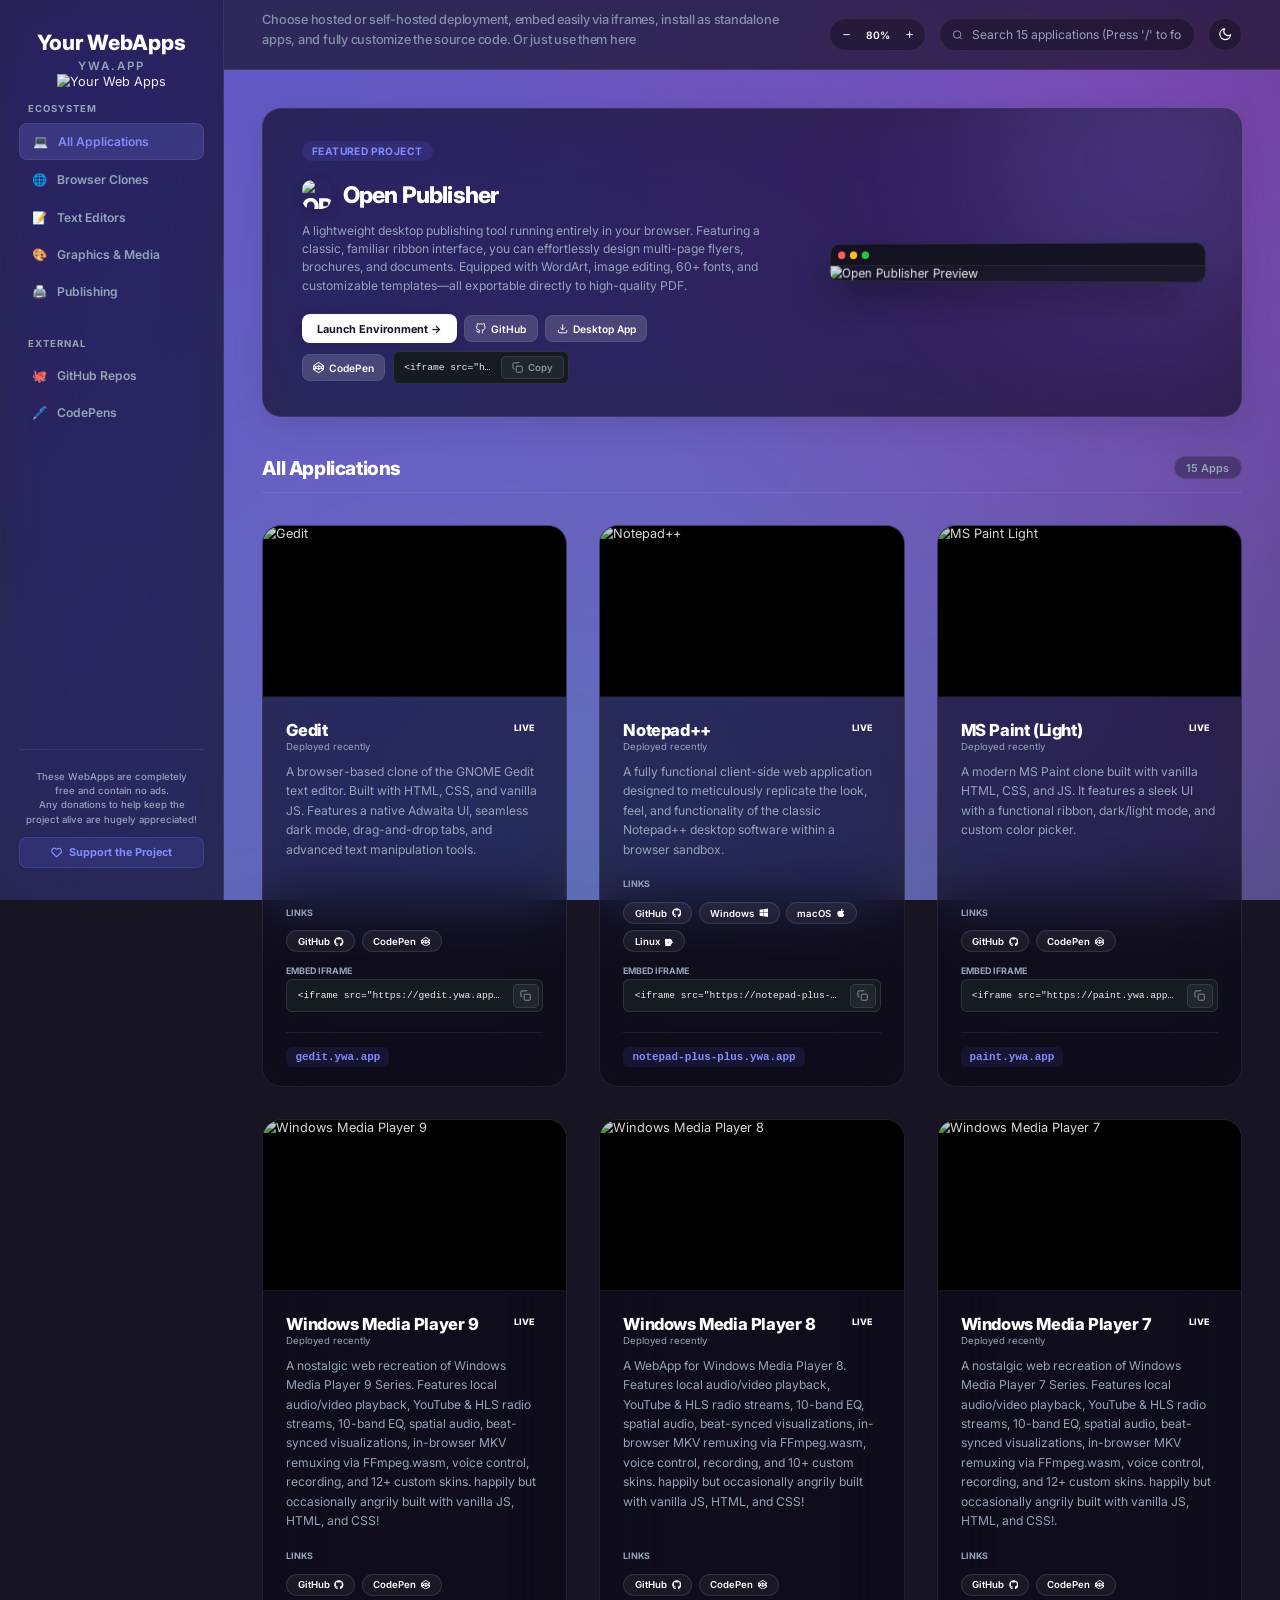
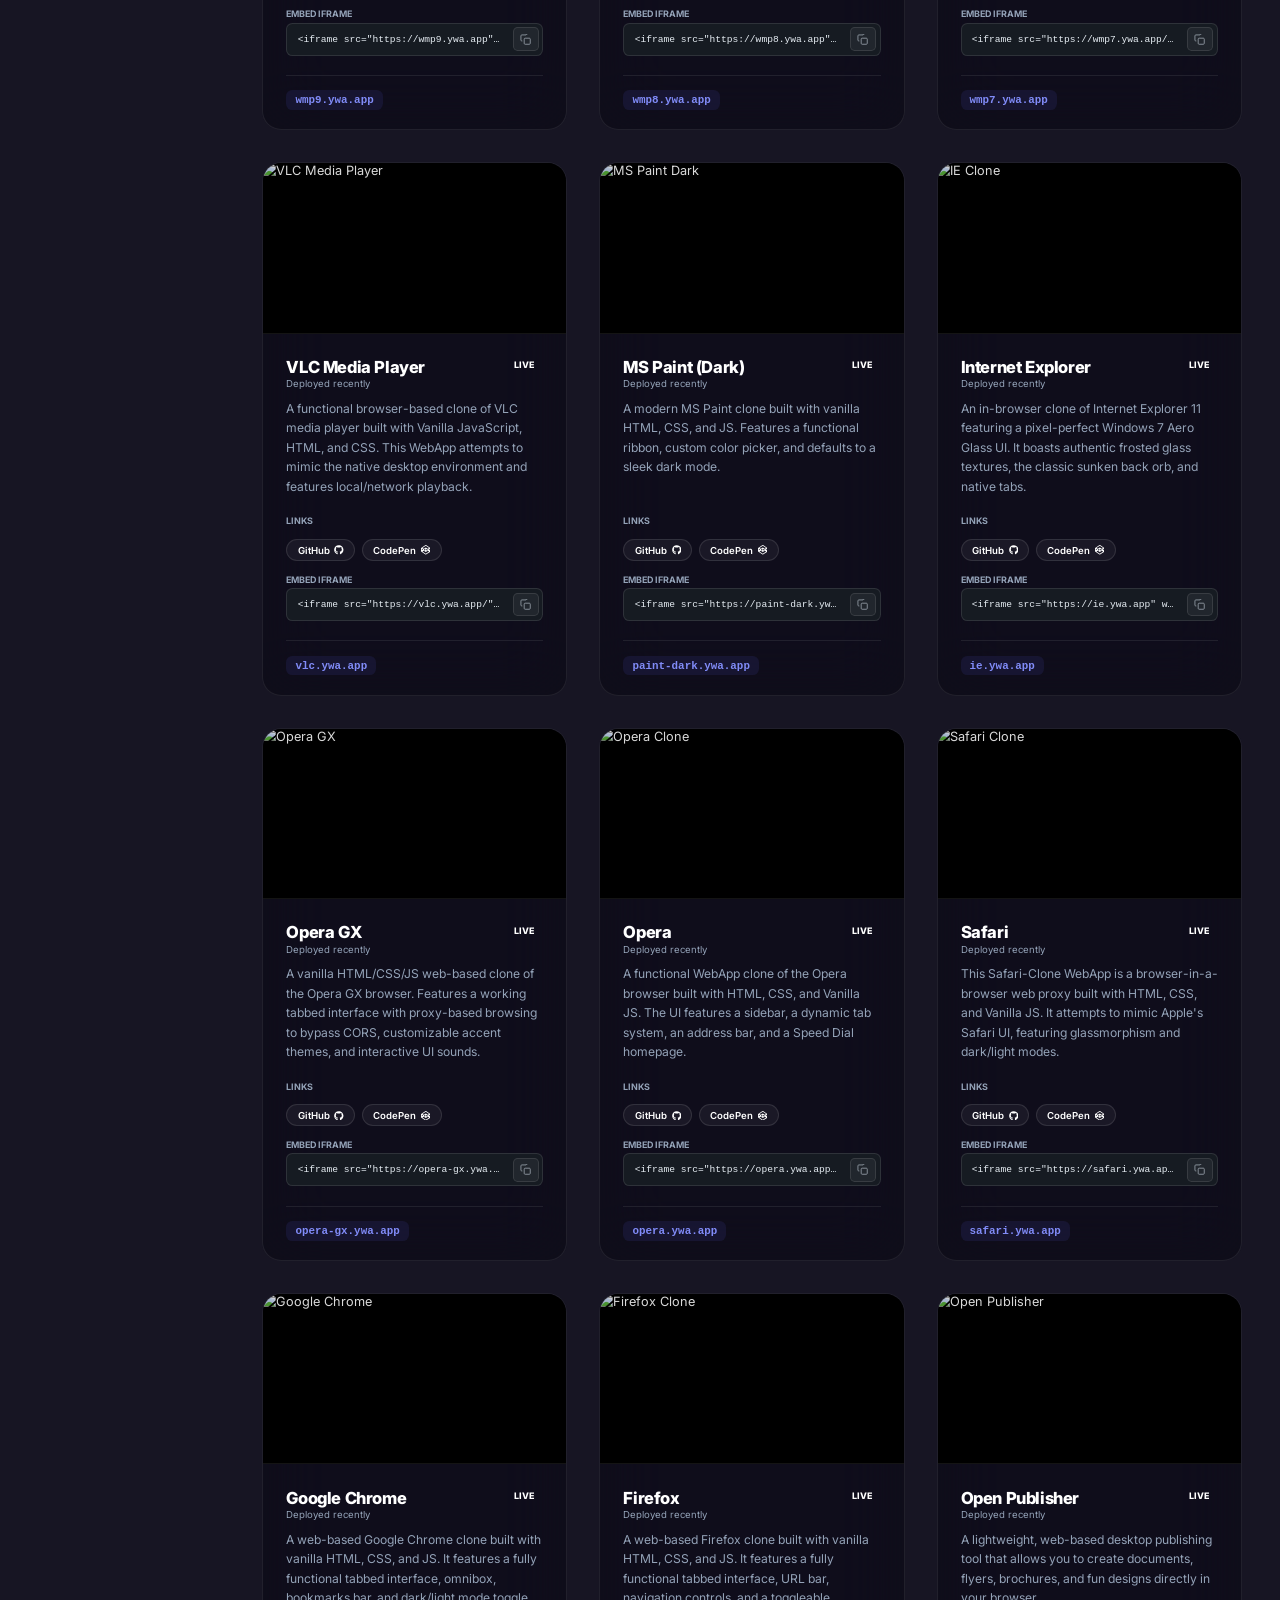
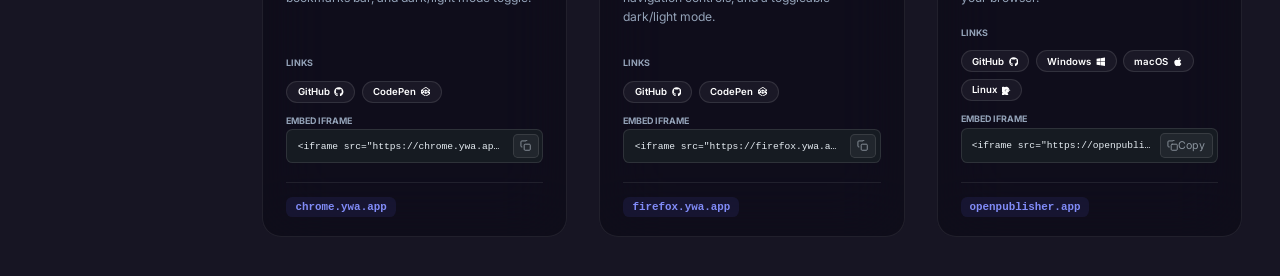
==== commit 8b190a6c: "Added wmp7 WebApp Added Windows Media Player 7 series WebApp" ====
--- a/index.html
+++ b/index.html
@@ -149,7 +149,7 @@
                         <span class="search-icon">
                             <svg width="14" height="14" viewBox="0 0 24 24" fill="none" stroke="currentColor" stroke-width="2"><circle cx="11" cy="11" r="8"></circle><line x1="21" y1="21" x2="16.65" y2="16.65"></line></svg>
                         </span>
-                        <input type="text" id="searchInput" placeholder="Search 14 applications (Press '/' to focus)...">
+                        <input type="text" id="searchInput" placeholder="Search 15 applications (Press '/' to focus)...">
                     </div>
 
                     <button id="themeToggle" class="theme-btn" title="Toggle Theme">
@@ -220,7 +220,7 @@
 
                 <div class="section-header">
                     <h3 id="categoryTitle">All Applications</h3>
-                    <span class="app-count">14 Apps</span>
+                    <span class="app-count">15 Apps</span>
                 </div>
 
                 <div class="app-grid" id="appGrid">
@@ -406,6 +406,41 @@
                                 </div>
                             </div>
                             <div class="card-footer"><span class="domain-tag">wmp8.ywa.app</span></div>
+                        </div>
+                    </article>
+
+                    <article class="app-card" data-category="graphics" data-tags="windows media player wmp7 video audio retro clone webapp" data-icon="https://proxy.duckduckgo.com/iu/?u=https://i.imgur.com/TQhT4Gn.png">
+                        <div class="card-image-wrapper">
+                            <img src="https://proxy.duckduckgo.com/iu/?u=https://i.imgur.com/TQhT4Gn.png" alt="Windows Media Player 7" class="card-image" loading="lazy">
+                            <div class="card-overlay"><a href="https://wmp7.ywa.app/" class="btn-glass launch-modal-btn">Open WebApp</a></div>
+                        </div>
+                        <div class="card-info">
+                            <div class="card-header">
+                                <div><h3 class="card-title">Windows Media Player 7</h3><span class="deploy-time">Deployed recently</span></div>
+                                <span class="status-pill">Live</span>
+                            </div>
+                            <p class="card-desc">A nostalgic web recreation of Windows Media Player 7 Series. Features local audio/video playback, YouTube & HLS radio streams, 10-band EQ, spatial audio, beat-synced visualizations, in-browser MKV remuxing via FFmpeg.wasm, voice control, recording, and 12+ custom skins. happily but occasionally angrily built with vanilla JS, HTML, and CSS!.</p>
+                            <div class="distribution-row">
+                                <span class="dist-label">Links</span>
+                                <div class="dist-icons">
+                                    <a href="https://github.com/rmellis/Windows-Media-Player-7-WebApp-Clone" target="_blank" class="dist-btn" title="GitHub Repository">
+                                        <span>GitHub</span>
+                                        <svg viewBox="0 0 496 512"><path d="M165.9 397.4c0 2-2.3 3.6-5.2 3.6-3.3.3-5.6-1.3-5.6-3.6 0-2 2.3-3.6 5.2-3.6 3-.3 5.6 1.3 5.6 3.6zm-31.1-4.5c-.7 2 1.3 4.3 4.3 4.9 2.6 1 5.6 0 6.2-2s-1.3-4.3-4.3-5.2c-2.6-.7-5.5.3-6.2 2.3zm44.2-1.7c-2.9.7-4.9 2.6-4.6 4.9.3 2 2.9 3.3 5.9 2.6 2.9-.7 4.9-2.6 4.6-4.6-.3-1.9-3-3.2-5.9-2.9zM244.8 8C106.1 8 0 113.3 0 252c0 110.9 69.8 205.8 169.5 239.2 12.8 2.3 17.3-5.6 17.3-12.1 0-6.2-.3-40.4-.3-61.4 0 0-70 15-84.7-29.8 0 0-11.4-29.1-27.8-36.6 0 0-22.9-15.7 1.6-15.4 0 0 24.9 2 38.6 25.8 21.9 38.6 58.6 27.5 72.9 20.9 2.3-16 8.8-27.1 16-33.7-55.9-6.2-112.3-14.3-112.3-110.5 0-27.5 7.6-41.3 23.6-58.9-2.6-6.5-11.1-33.3 2.6-67.9 20.9-6.5 69 27 69 27 20-5.6 41.5-8.5 62.8-8.5s42.8 2.9 62.8 8.5c0 0 48.1-33.6 69-27 13.7 34.7 5.2 61.4 2.6 67.9 16 17.7 25.8 31.5 25.8 58.9 0 96.5-58.9 104.2-114.8 110.5 9.2 7.9 17 22.9 17 46.4 0 33.7-.3 75.4-.3 83.6 0 6.5 4.6 14.4 17.3 12.1C428.2 457.8 496 362.9 496 252 496 113.3 383.5 8 244.8 8zM97.2 352.9c-1.3 1-1 3.3.7 5.2 1.6 1.6 3.9 2.3 5.2 1 1.3-1 1-3.3-.7-5.2-1.6-1.6-3.9-2.3-5.2-1zm-10.8-8.1c-.7 1.3.3 2.9 2.3 3.9 1.6 1 3.6.7 4.3-.7.7-1.3-.3-2.9-2.3-3.9-2-.6-3.6-.3-4.3.7zm32.4 35.6c-1.6 1.3-1 4.3 1.3 6.2 2.3 2.3 5.2 2.6 6.5 1 1.3-1.3.7-4.3-1.3-6.2-2.2-2.3-5.2-2.6-6.5-1zm-11.4-14.7c-1.6 1-1.6 3.6 0 5.9 1.6 2.3 4.3 3.3 5.6 2.3 1.6-1.3 1.6-3.9 0-6.2-1.4-2.3-4-3.3-5.6-2z"/></svg>
+                                    </a>
+                                    <a href="https://codepen.io/rmellis/pen/VYKxXOe" target="_blank" class="dist-btn" title="View Source on CodePen">
+                                        <span>CodePen</span>
+                                        <svg viewBox="0 0 512 512"><path d="M502.285 159.704l-234-156c-7.987-5.325-18.583-5.325-26.57 0l-234 156C3.014 162.836 0 168.469 0 174.66v162.68c0 6.191 3.014 11.824 7.715 14.956l234 156c3.994 2.663 8.639 3.994 13.285 3.994s9.291-1.331 13.285-3.994l234-156c4.701-3.132 7.715-8.765 7.715-14.956V174.66c0-6.191-3.014-11.824-7.715-14.956zM256 41.666L433.006 159.67 363.31 206.13 256 134.587 148.69 206.13l-69.696-46.46L256 41.666zM46.16 200.74l63.076 42.05-63.076 42.05V200.74zm209.84 269.594L78.994 352.33l69.696-46.46L256 377.413l107.31-71.543 69.696 46.46L256 470.334zm83.234-162.587L256 256.204l-83.234 51.543V204.253L256 255.796l83.234-51.543v103.494zM465.84 284.84l-63.076-42.05 63.076-42.05v84.1z"/></svg>
+                                    </a>
+                                </div>
+                            </div>
+                            <div class="embed-block">
+                                <span class="dist-label">Embed Iframe</span>
+                                <div class="code-snippet">
+                                    <code>&lt;iframe src="https://wmp7.ywa.app/" width="100%" height="600px"&gt;&lt;/iframe&gt;</code>
+                                    <button class="btn-copy" onclick="copySnippet('&lt;iframe src=\'https://wmp7.ywa.app/\' width=\'100%\' height=\'600px\' frameborder=\'0\' allowfullscreen&gt;&lt;/iframe&gt;', this)" title="Copy to clipboard"><svg width="14" height="14" viewBox="0 0 24 24" fill="none" stroke="currentColor" stroke-width="2"><rect x="9" y="9" width="13" height="13" rx="2" ry="2"></rect><path d="M5 15H4a2 2 0 0 1-2-2V4a2 2 0 0 1 2-2h9a2 2 0 0 1 2-2v1"></path></svg></button>
+                                </div>
+                            </div>
+                            <div class="card-footer"><span class="domain-tag">wmp7.ywa.app</span></div>
                         </div>
                     </article>
 
--- a/style.css
+++ b/style.css
@@ -495,4 +495,131 @@
 .dock-item-wrapper:hover + .dock-item-wrapper .dock-item { width: 60px; height: 60px; margin-bottom: 2px; }
 
 .dock-dot { position: absolute; bottom: -4px; left: 50%; transform: translateX(-50%); width: 4px; height: 4px; background: var(--text-main); border-radius: 50%; opacity: 0.6; transition: bottom 0.2s; pointer-events: none; }
-.dock-item-wrapper:hover .dock-dot { bottom: -8px; }+.dock-item-wrapper:hover .dock-dot { bottom: -8px; }
+
+/* =========================================
+   MOBILE RESPONSIVE LAYOUT (Screens under 850px)
+   ========================================= */
+@media screen and (max-width: 850px) {
+    /* 1. KILL HORIZONTAL SCROLL / PURPLE GAP */
+    html, body { overflow-x: hidden !important; width: 100% !important; }
+    
+    .mesh-background { position: fixed !important; top: 0; left: 0; width: 100vw; height: 100vh; z-index: -1; }
+    #zoomWrapper { flex-direction: column; min-height: 100vh; }
+
+    /* 2. SIDEBAR TO TOP NAV */
+    .sidebar {
+        width: 100% !important; height: auto; position: relative !important;
+        flex-direction: column; padding: 15px 10px; border-right: none;
+        border-bottom: 1px solid var(--glass-border);
+    }
+
+    /* 3. RESTORE LOGO FIXES */
+    .sidebar .brand {
+        flex-direction: row-reverse !important; /* Image on left, text on right */
+        justify-content: center !important;
+        align-items: center !important;
+        margin: 0 auto 15px auto !important;
+        gap: 12px !important;
+    }
+    .sidebar .brand-image { height: 28px !important; width: auto !important; }
+    .brand-text-container { text-align: left !important; gap: 2px !important; }
+    .brand-title { font-size: 1.3rem !important; white-space: nowrap !important; margin: 0 !important; }
+    .brand-subtitle { font-size: 0.75rem !important; white-space: nowrap !important; margin: 0 !important; }
+
+    /* 4. SWIPEABLE NAV */
+    .side-nav { 
+        display: flex !important;
+        flex-direction: row !important; 
+        flex-wrap: nowrap !important; 
+        width: 100% !important; 
+        overflow-x: auto !important; 
+        overflow-y: hidden !important;
+        -webkit-overflow-scrolling: touch !important; 
+        gap: 8px; 
+        padding-bottom: 5px; 
+        scrollbar-width: none; 
+    }
+    .side-nav::-webkit-scrollbar { display: none; }
+    
+    .nav-label { display: none !important; }
+    
+    .nav-item { 
+        white-space: nowrap !important; 
+        flex-shrink: 0 !important; 
+        padding: 8px 14px; 
+    }
+    .sidebar-footer { display: none !important; }
+
+    /* MAIN CONTENT */
+    .main-content { margin-left: 0 !important; width: 100% !important; padding: 0 !important; }
+    .content-padding { padding: 15px !important; width: 100% !important; box-sizing: border-box; }
+    
+    /* Hide the hero section, but keep the topbar intro (greeting) visible */
+    .hero-section { display: none !important; }
+    
+    /* Display the greeting text nicely on mobile */
+    .topbar-intro { 
+        display: flex !important; 
+        max-width: 100% !important; 
+        margin-bottom: 5px !important; 
+        text-align: center; 
+    }
+    
+    /* Adjust the greeting font size and remove the upward shift so it aligns well */
+    #greeting { 
+        font-size: 0.85rem !important; 
+        transform: none !important; 
+    }
+
+    /* 5. TOPBAR & CONTROLS (Strict Single Line) */
+    .topbar { flex-direction: column; padding: 10px 15px 20px 15px !important; height: auto !important; gap: 15px; }
+    .top-controls {
+        display: flex !important;
+        flex-direction: row !important;
+        flex-wrap: nowrap !important; 
+        width: 100% !important;
+        align-items: center !important;
+        gap: 8px !important;
+    }
+    .theme-btn { order: 1 !important; flex-shrink: 0 !important; margin: 0 !important; }
+    .search-container { 
+        order: 2 !important; 
+        flex-grow: 1 !important; 
+        min-width: 0 !important; 
+        border-radius: 20px !important;
+        margin: 0 !important;
+    }
+    #searchInput { border-radius: 20px !important; width: 100% !important; }
+    
+    /* 6. RESTORE DASHBOARD ZOOM BUTTONS */
+    .zoom-controls { 
+        display: flex !important; 
+        order: 3 !important; 
+        flex-shrink: 0 !important; 
+        margin: 0 !important;
+    }
+
+    /* 7. APP GRID & TITLE TRUNCATION */
+    .app-grid { grid-template-columns: 1fr !important; gap: 16px; }
+
+    .card-header { flex-wrap: nowrap !important; gap: 10px; }
+    .card-header > div:first-child { 
+        min-width: 0 !important; 
+        flex-grow: 1; 
+    }
+    .card-title { 
+        white-space: nowrap !important; 
+        overflow: hidden !important; 
+        text-overflow: ellipsis !important; 
+        display: block !important; 
+    }
+
+    /* OS WINDOW MOBILE FULLSCREEN */
+    .os-window { width: 100% !important; height: 100% !important; top: 0 !important; left: 0 !important; transform: none !important; border-radius: 0; }
+    .macos-header { border-radius: 0; padding: 0 10px; }
+    .copy-embed-btn { display: none !important; }
+    
+    /* Keep App Window zoom controls visible */
+    .window-zoom-controls { display: flex !important; }
+}
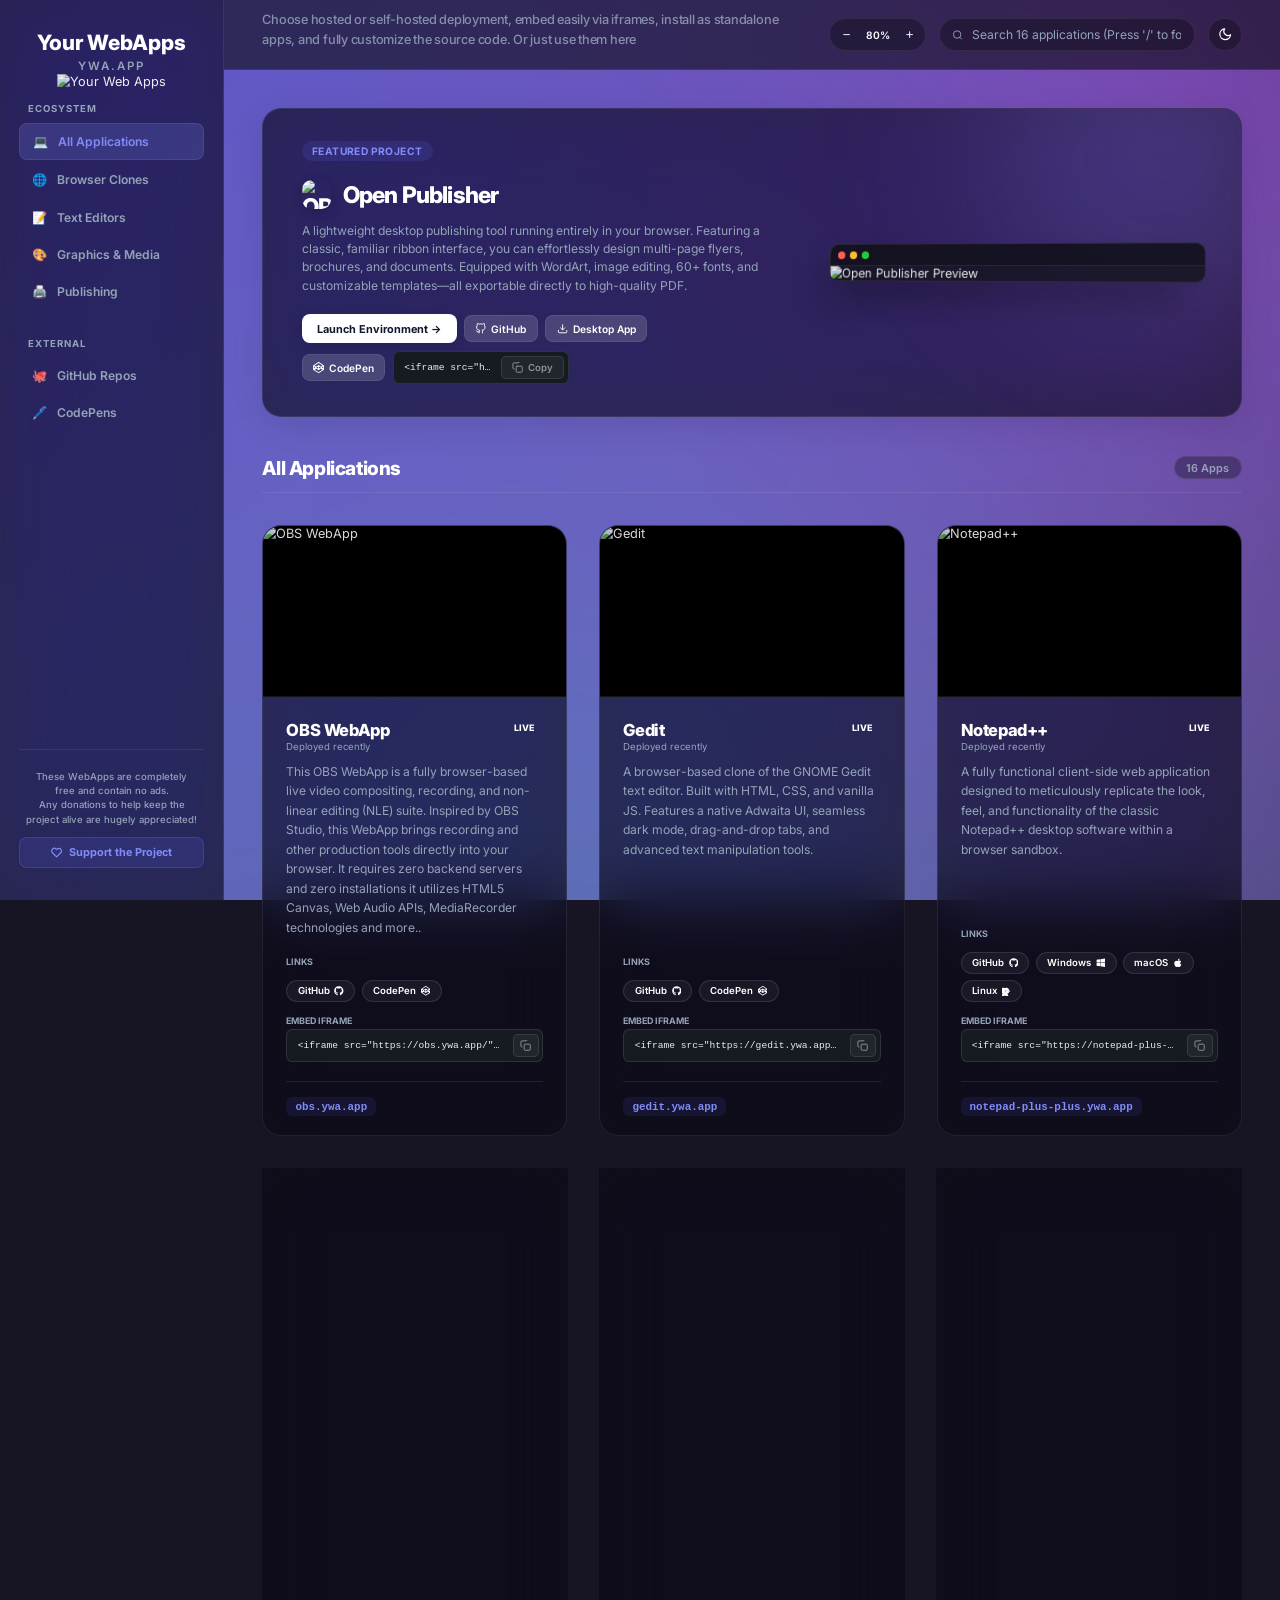
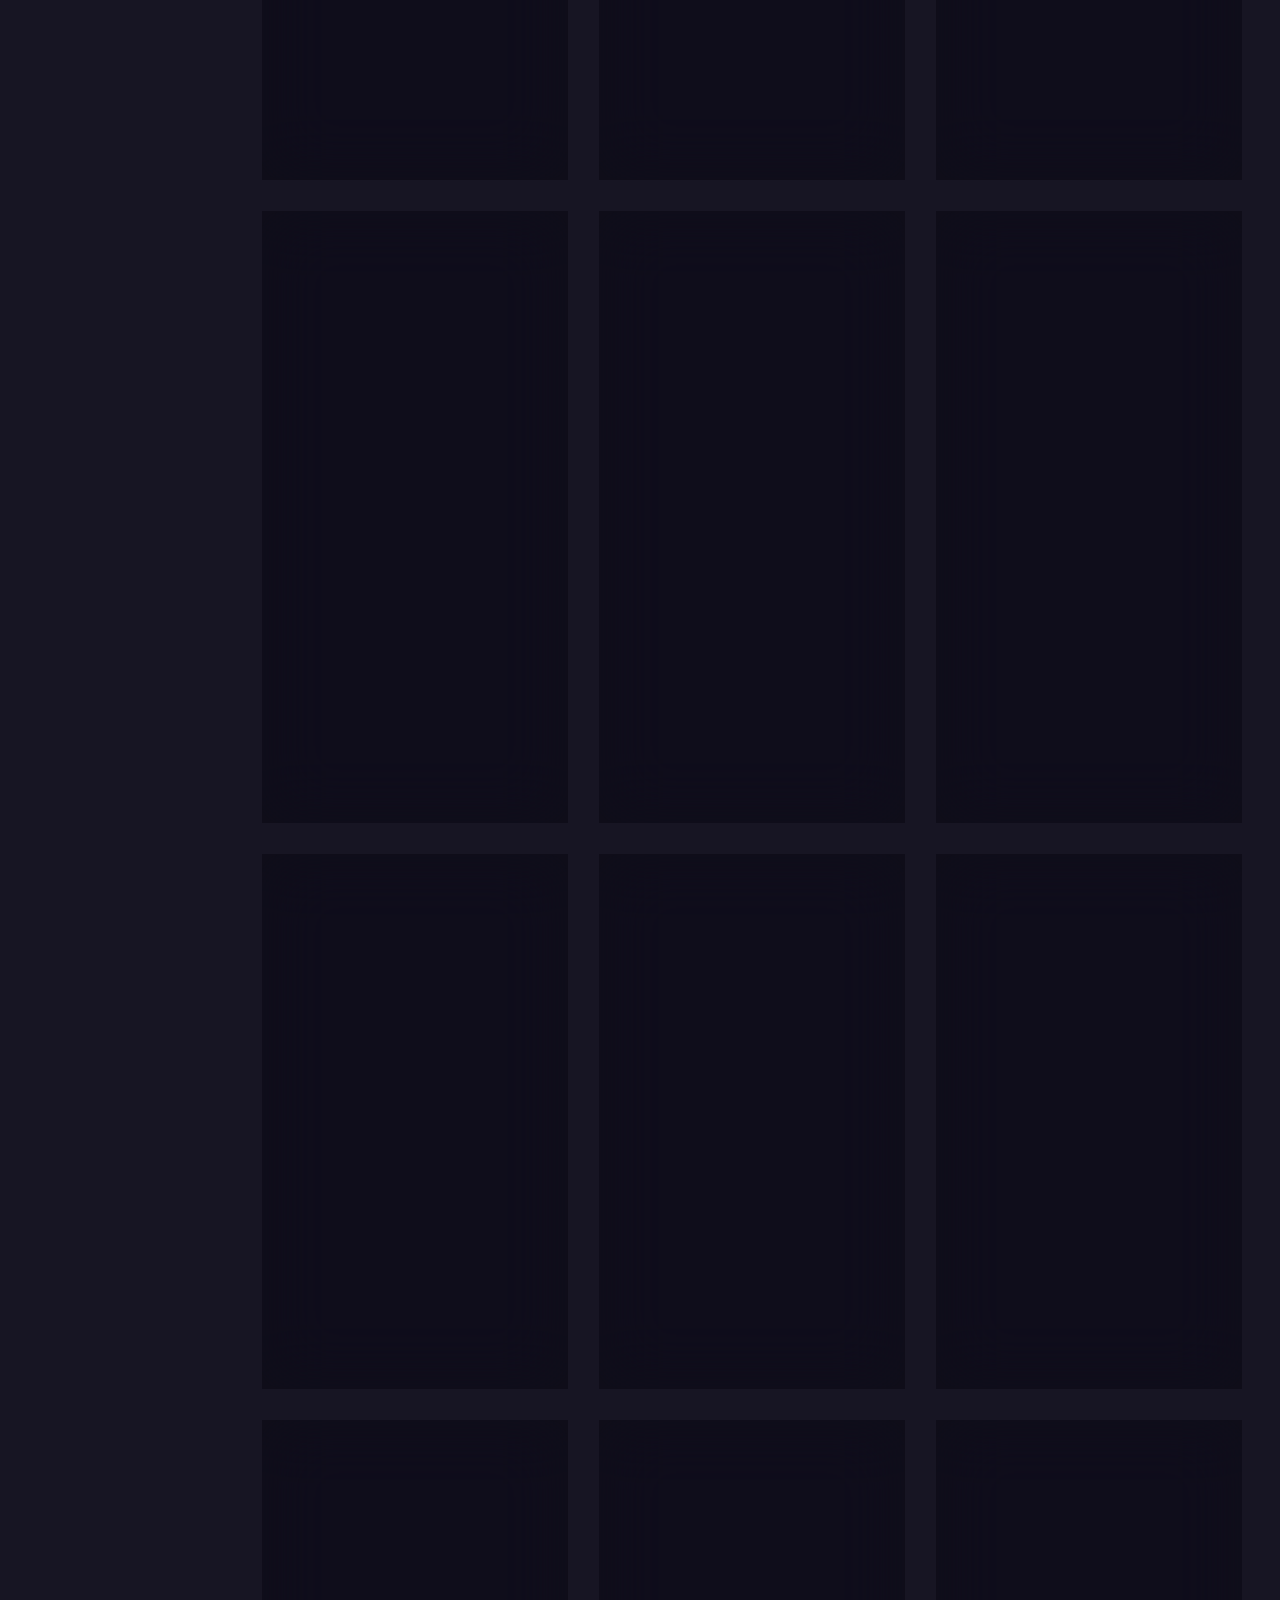
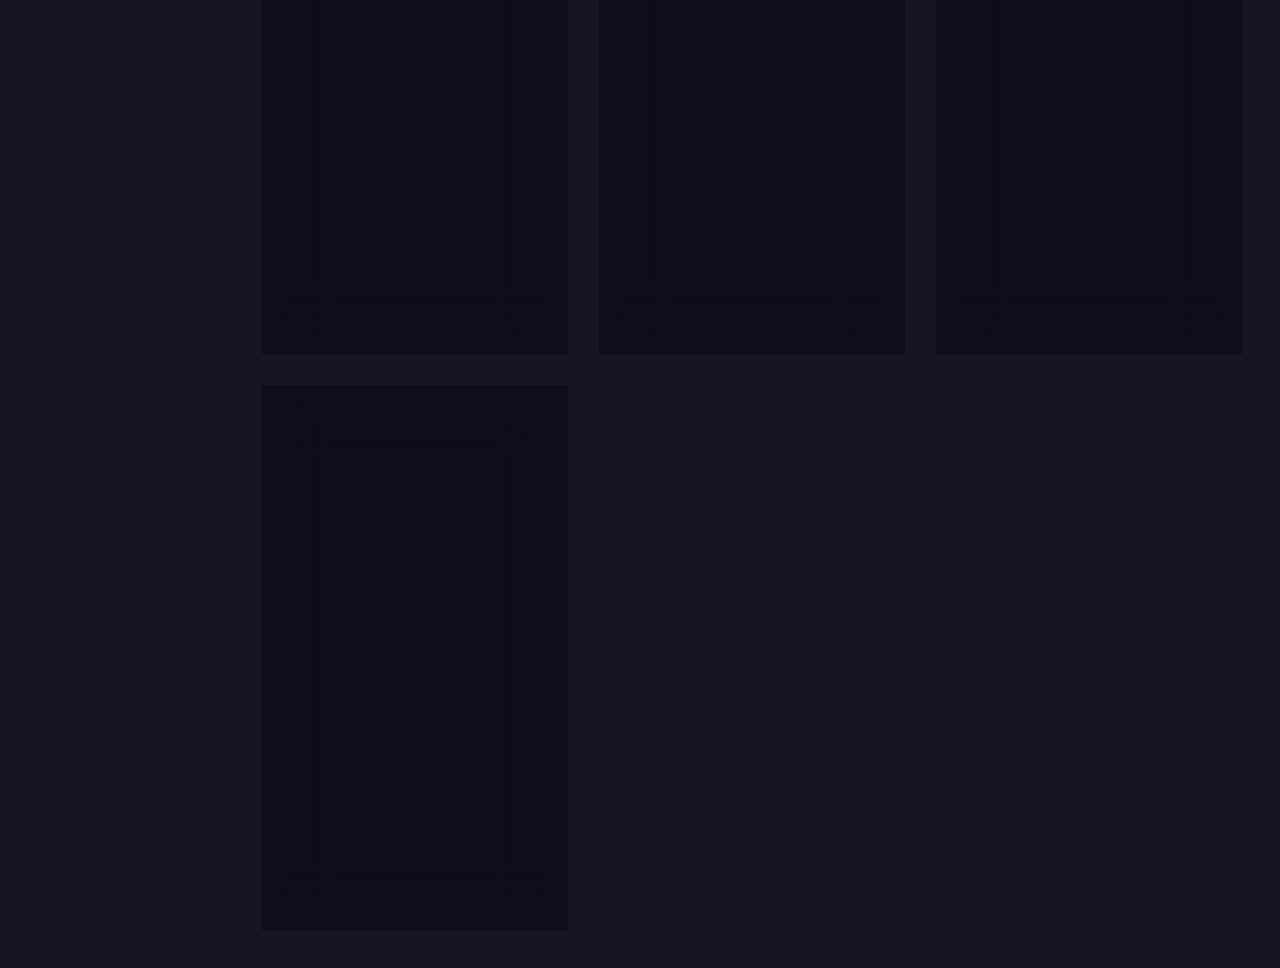
==== commit 8697ea4e: "added OBS added OBS to WebApp List" ====
--- a/index.html
+++ b/index.html
@@ -149,7 +149,7 @@
                         <span class="search-icon">
                             <svg width="14" height="14" viewBox="0 0 24 24" fill="none" stroke="currentColor" stroke-width="2"><circle cx="11" cy="11" r="8"></circle><line x1="21" y1="21" x2="16.65" y2="16.65"></line></svg>
                         </span>
-                        <input type="text" id="searchInput" placeholder="Search 15 applications (Press '/' to focus)...">
+                        <input type="text" id="searchInput" placeholder="Search 16 applications (Press '/' to focus)...">
                     </div>
 
                     <button id="themeToggle" class="theme-btn" title="Toggle Theme">
@@ -220,10 +220,45 @@
 
                 <div class="section-header">
                     <h3 id="categoryTitle">All Applications</h3>
-                    <span class="app-count">15 Apps</span>
+                    <span class="app-count">16 Apps</span>
                 </div>
 
                 <div class="app-grid" id="appGrid">
+
+                    <article class="app-card" data-category="graphics" data-tags="obs video recording streaming broadcast clone webapp" data-icon="https://proxy.duckduckgo.com/iu/?u=https://i.imgur.com/hOWYHMt.png">
+                        <div class="card-image-wrapper">
+                            <img src="https://proxy.duckduckgo.com/iu/?u=https://i.imgur.com/ZW2BS6z.png" alt="OBS WebApp" class="card-image" loading="lazy">
+                            <div class="card-overlay"><a href="https://obs.ywa.app/" class="btn-glass launch-modal-btn">Open WebApp</a></div>
+                        </div>
+                        <div class="card-info">
+                            <div class="card-header">
+                                <div><h3 class="card-title">OBS WebApp</h3><span class="deploy-time">Deployed recently</span></div>
+                                <span class="status-pill">Live</span>
+                            </div>
+                            <p class="card-desc">This OBS WebApp is a fully browser-based live video compositing, recording, and non-linear editing (NLE) suite. Inspired by OBS Studio, this WebApp brings recording and other production tools directly into your browser. It requires zero backend servers and zero installations it utilizes HTML5 Canvas, Web Audio APIs, MediaRecorder technologies and more..</p>
+                            <div class="distribution-row">
+                                <span class="dist-label">Links</span>
+                                <div class="dist-icons">
+                                    <a href="https://github.com/rmellis/OBS-WebApp-Clone" target="_blank" class="dist-btn" title="GitHub Repository">
+                                        <span>GitHub</span>
+                                        <svg viewBox="0 0 496 512"><path d="M165.9 397.4c0 2-2.3 3.6-5.2 3.6-3.3.3-5.6-1.3-5.6-3.6 0-2 2.3-3.6 5.2-3.6 3-.3 5.6 1.3 5.6 3.6zm-31.1-4.5c-.7 2 1.3 4.3 4.3 4.9 2.6 1 5.6 0 6.2-2s-1.3-4.3-4.3-5.2c-2.6-.7-5.5.3-6.2 2.3zm44.2-1.7c-2.9.7-4.9 2.6-4.6 4.9.3 2 2.9 3.3 5.9 2.6 2.9-.7 4.9-2.6 4.6-4.6-.3-1.9-3-3.2-5.9-2.9zM244.8 8C106.1 8 0 113.3 0 252c0 110.9 69.8 205.8 169.5 239.2 12.8 2.3 17.3-5.6 17.3-12.1 0-6.2-.3-40.4-.3-61.4 0 0-70 15-84.7-29.8 0 0-11.4-29.1-27.8-36.6 0 0-22.9-15.7 1.6-15.4 0 0 24.9 2 38.6 25.8 21.9 38.6 58.6 27.5 72.9 20.9 2.3-16 8.8-27.1 16-33.7-55.9-6.2-112.3-14.3-112.3-110.5 0-27.5 7.6-41.3 23.6-58.9-2.6-6.5-11.1-33.3 2.6-67.9 20.9-6.5 69 27 69 27 20-5.6 41.5-8.5 62.8-8.5s42.8 2.9 62.8 8.5c0 0 48.1-33.6 69-27 13.7 34.7 5.2 61.4 2.6 67.9 16 17.7 25.8 31.5 25.8 58.9 0 96.5-58.9 104.2-114.8 110.5 9.2 7.9 17 22.9 17 46.4 0 33.7-.3 75.4-.3 83.6 0 6.5 4.6 14.4 17.3 12.1C428.2 457.8 496 362.9 496 252 496 113.3 383.5 8 244.8 8zM97.2 352.9c-1.3 1-1 3.3.7 5.2 1.6 1.6 3.9 2.3 5.2 1 1.3-1 1-3.3-.7-5.2-1.6-1.6-3.9-2.3-5.2-1zm-10.8-8.1c-.7 1.3.3 2.9 2.3 3.9 1.6 1 3.6.7 4.3-.7.7-1.3-.3-2.9-2.3-3.9-2-.6-3.6-.3-4.3.7zm32.4 35.6c-1.6 1.3-1 4.3 1.3 6.2 2.3 2.3 5.2 2.6 6.5 1 1.3-1.3.7-4.3-1.3-6.2-2.2-2.3-5.2-2.6-6.5-1zm-11.4-14.7c-1.6 1-1.6 3.6 0 5.9 1.6 2.3 4.3 3.3 5.6 2.3 1.6-1.3 1.6-3.9 0-6.2-1.4-2.3-4-3.3-5.6-2z"/></svg>
+                                    </a>
+                                    <a href="https://codepen.io/rmellis/pen/wBzEwKj" target="_blank" class="dist-btn" title="View Source on CodePen">
+                                        <span>CodePen</span>
+                                        <svg viewBox="0 0 512 512"><path d="M502.285 159.704l-234-156c-7.987-5.325-18.583-5.325-26.57 0l-234 156C3.014 162.836 0 168.469 0 174.66v162.68c0 6.191 3.014 11.824 7.715 14.956l234 156c3.994 2.663 8.639 3.994 13.285 3.994s9.291-1.331 13.285-3.994l234-156c4.701-3.132 7.715-8.765 7.715-14.956V174.66c0-6.191-3.014-11.824-7.715-14.956zM256 41.666L433.006 159.67 363.31 206.13 256 134.587 148.69 206.13l-69.696-46.46L256 41.666zM46.16 200.74l63.076 42.05-63.076 42.05V200.74zm209.84 269.594L78.994 352.33l69.696-46.46L256 377.413l107.31-71.543 69.696 46.46L256 470.334zm83.234-162.587L256 256.204l-83.234 51.543V204.253L256 255.796l83.234-51.543v103.494zM465.84 284.84l-63.076-42.05 63.076-42.05v84.1z"/></svg>
+                                    </a>
+                                </div>
+                            </div>
+                            <div class="embed-block">
+                                <span class="dist-label">Embed Iframe</span>
+                                <div class="code-snippet">
+                                    <code>&lt;iframe src="https://obs.ywa.app/" width="100%" height="600px"&gt;&lt;/iframe&gt;</code>
+                                    <button class="btn-copy" onclick="copySnippet('&lt;iframe src=\'https://obs.ywa.app/\' width=\'100%\' height=\'600px\' frameborder=\'0\' allowfullscreen&gt;&lt;/iframe&gt;', this)" title="Copy to clipboard"><svg width="14" height="14" viewBox="0 0 24 24" fill="none" stroke="currentColor" stroke-width="2"><rect x="9" y="9" width="13" height="13" rx="2" ry="2"></rect><path d="M5 15H4a2 2 0 0 1-2-2V4a2 2 0 0 1 2-2h9a2 2 0 0 1 2-2v1"></path></svg></button>
+                                </div>
+                            </div>
+                            <div class="card-footer"><span class="domain-tag">obs.ywa.app</span></div>
+                        </div>
+                    </article>
                     
                     <article class="app-card" data-category="editor" data-tags="gedit linux editor text clone code" data-icon="https://proxy.duckduckgo.com/iu/?u=https://i.imgur.com/2GCgEVI.png">
                         <div class="card-image-wrapper">
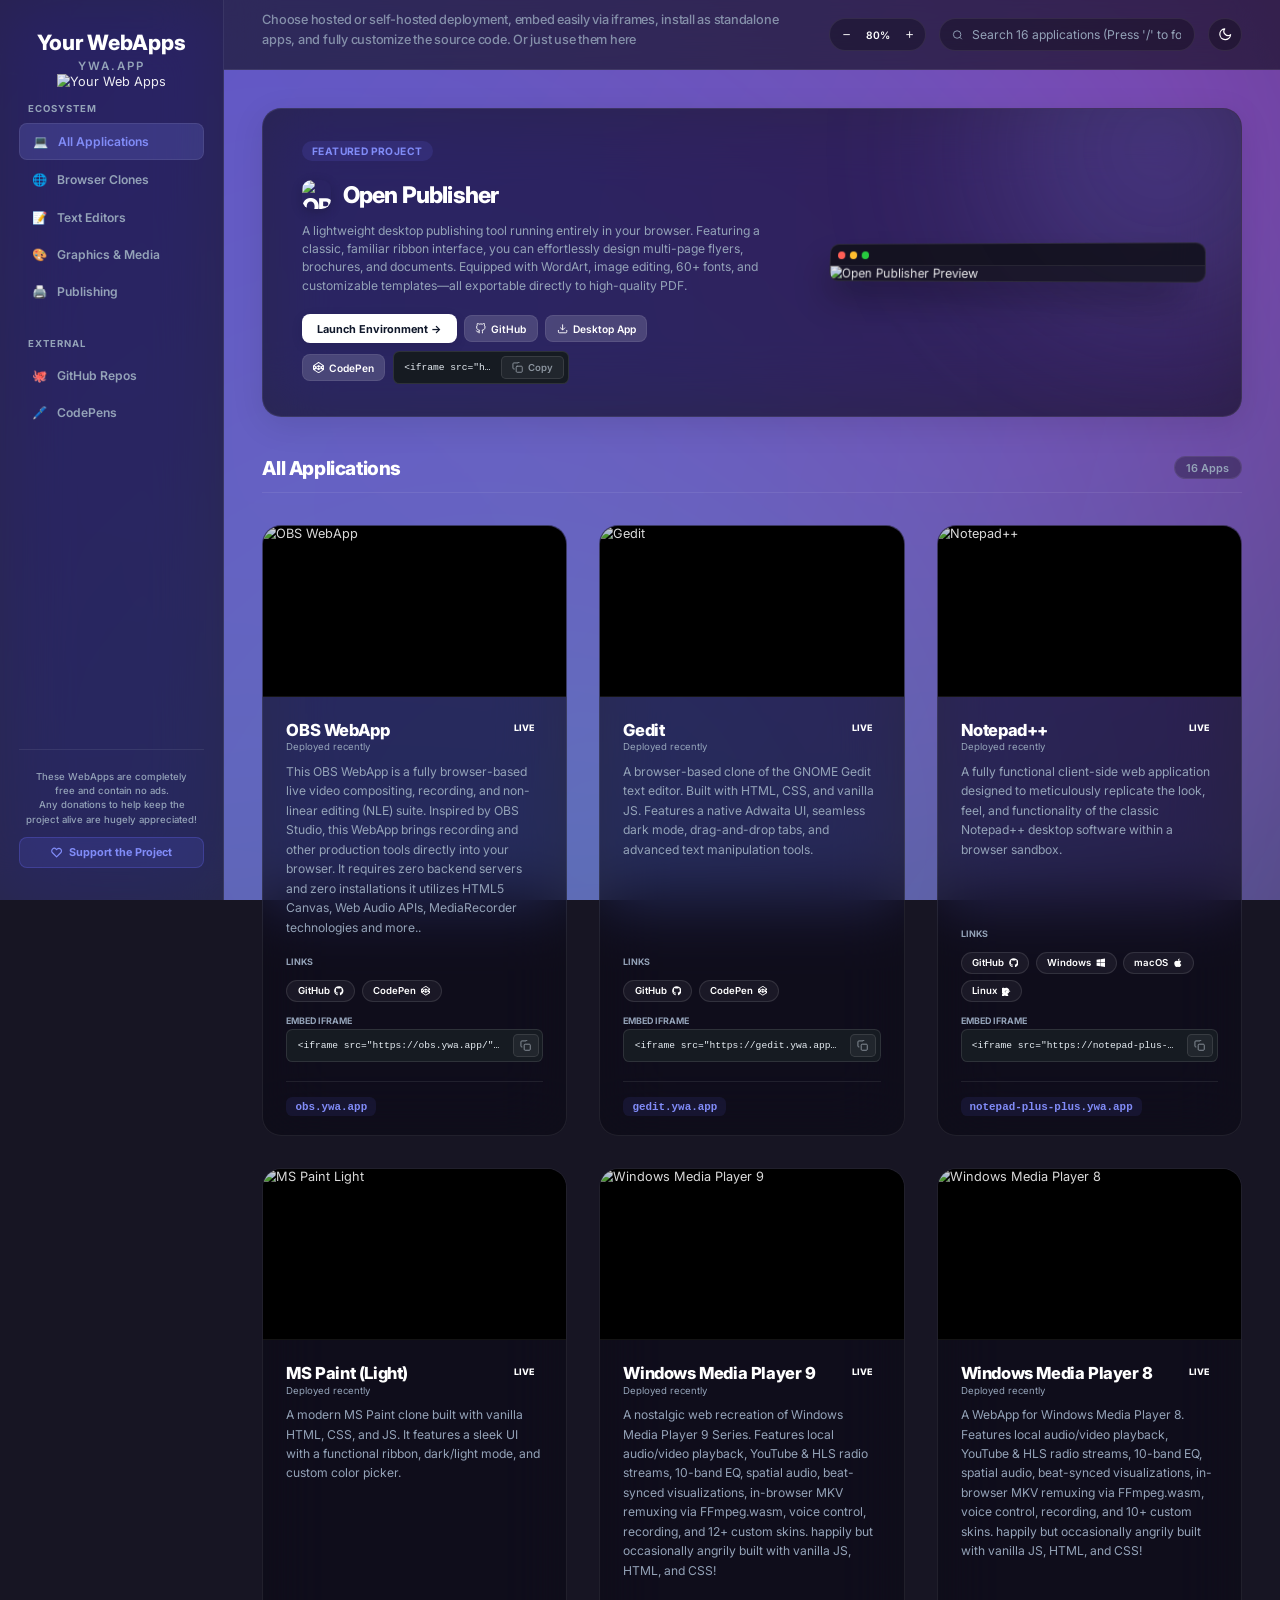
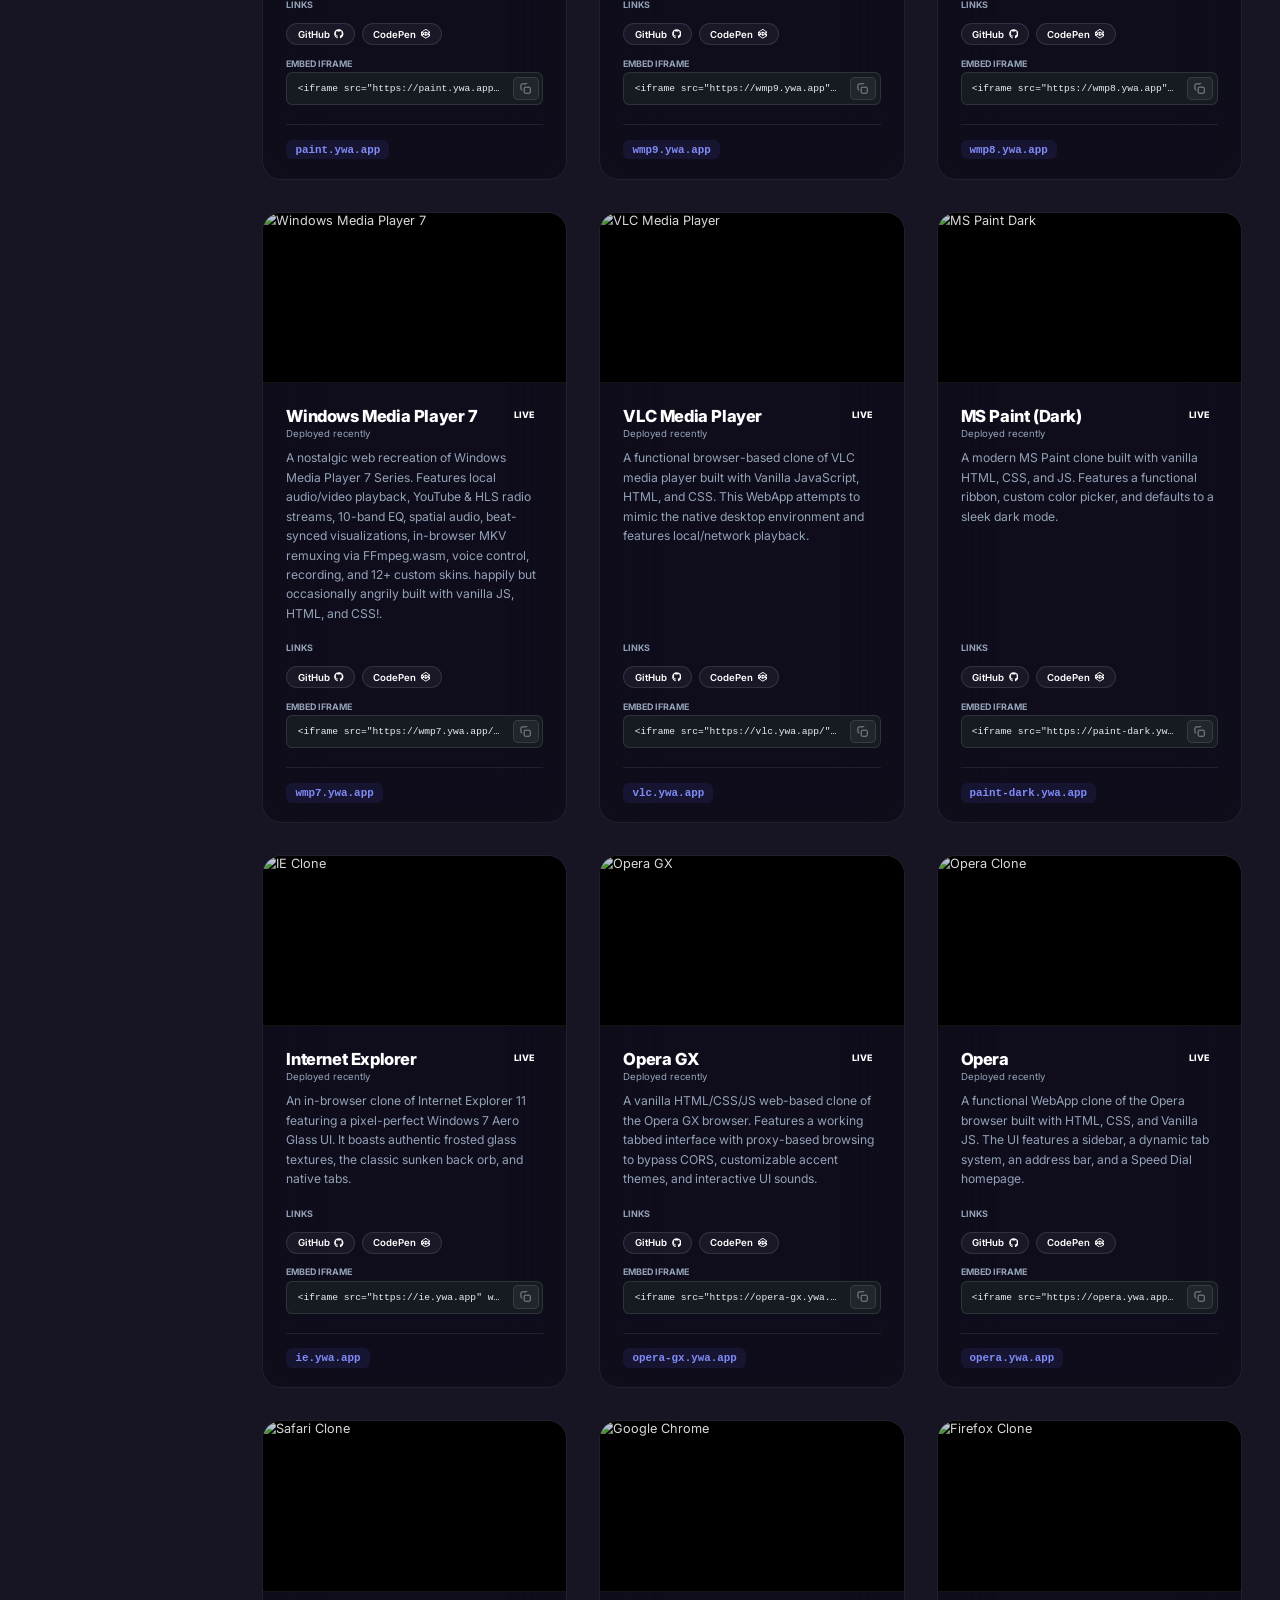
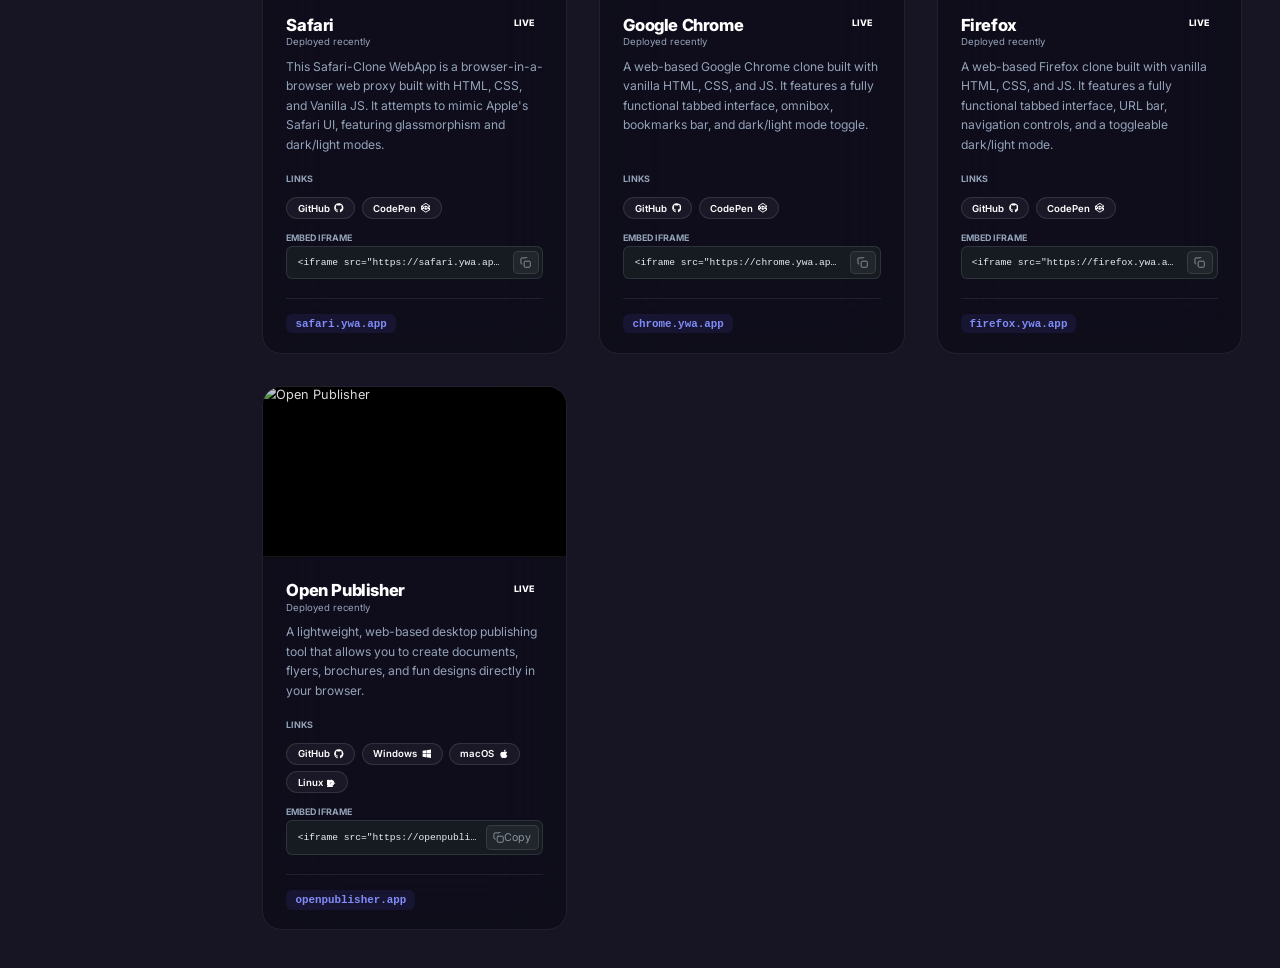
==== commit ae588998: "OBS Patch Patch to allow iframes of OBS to use Display capture, Camera, Microphone and FullScreen, a" ====
--- a/index.html
+++ b/index.html
@@ -252,8 +252,8 @@
                             <div class="embed-block">
                                 <span class="dist-label">Embed Iframe</span>
                                 <div class="code-snippet">
-                                    <code>&lt;iframe src="https://obs.ywa.app/" width="100%" height="600px"&gt;&lt;/iframe&gt;</code>
-                                    <button class="btn-copy" onclick="copySnippet('&lt;iframe src=\'https://obs.ywa.app/\' width=\'100%\' height=\'600px\' frameborder=\'0\' allowfullscreen&gt;&lt;/iframe&gt;', this)" title="Copy to clipboard"><svg width="14" height="14" viewBox="0 0 24 24" fill="none" stroke="currentColor" stroke-width="2"><rect x="9" y="9" width="13" height="13" rx="2" ry="2"></rect><path d="M5 15H4a2 2 0 0 1-2-2V4a2 2 0 0 1 2-2h9a2 2 0 0 1 2-2v1"></path></svg></button>
+                                    <code>&lt;iframe src="https://obs.ywa.app/" width="100%" height="600px" allow="display-capture; camera; microphone; fullscreen"&gt;&lt;/iframe&gt;</code>
+                                    <button class="btn-copy" onclick="copySnippet('&lt;iframe src=\'https://obs.ywa.app/\' width=\'100%\' height=\'600px\' frameborder=\'0\' allow=\'display-capture; camera; microphone; fullscreen\' allowfullscreen&gt;&lt;/iframe&gt;', this)" title="Copy to clipboard"><svg width="14" height="14" viewBox="0 0 24 24" fill="none" stroke="currentColor" stroke-width="2"><rect x="9" y="9" width="13" height="13" rx="2" ry="2"></rect><path d="M5 15H4a2 2 0 0 1-2-2V4a2 2 0 0 1 2-2h9a2 2 0 0 1 2-2v1"></path></svg></button>
                                 </div>
                             </div>
                             <div class="card-footer"><span class="domain-tag">obs.ywa.app</span></div>
@@ -851,7 +851,7 @@
                 </div>
             </div>
             <div class="modal-body">
-                <iframe src="" frameborder="0" allowfullscreen></iframe>
+                <iframe src="" frameborder="0" allow="display-capture; camera; microphone; fullscreen" allowfullscreen></iframe>
             </div>
         </div>
     </template>
